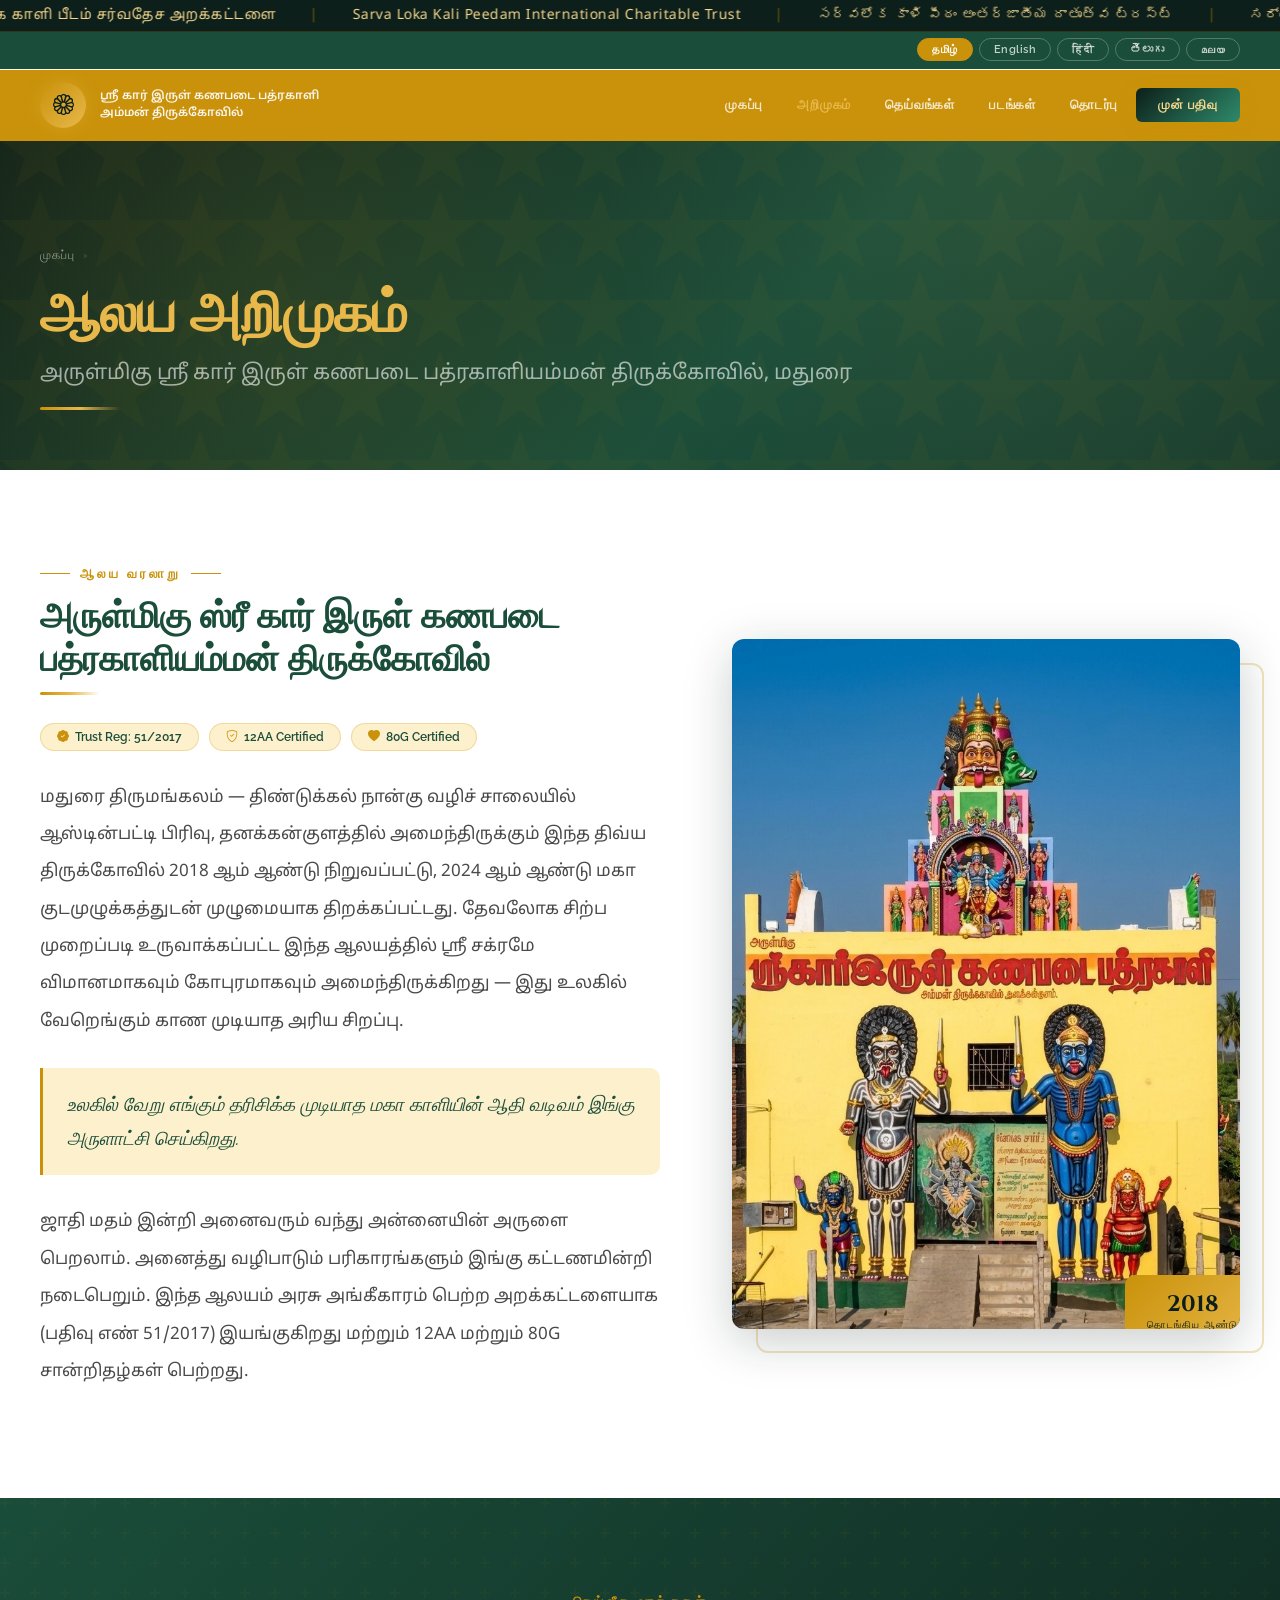
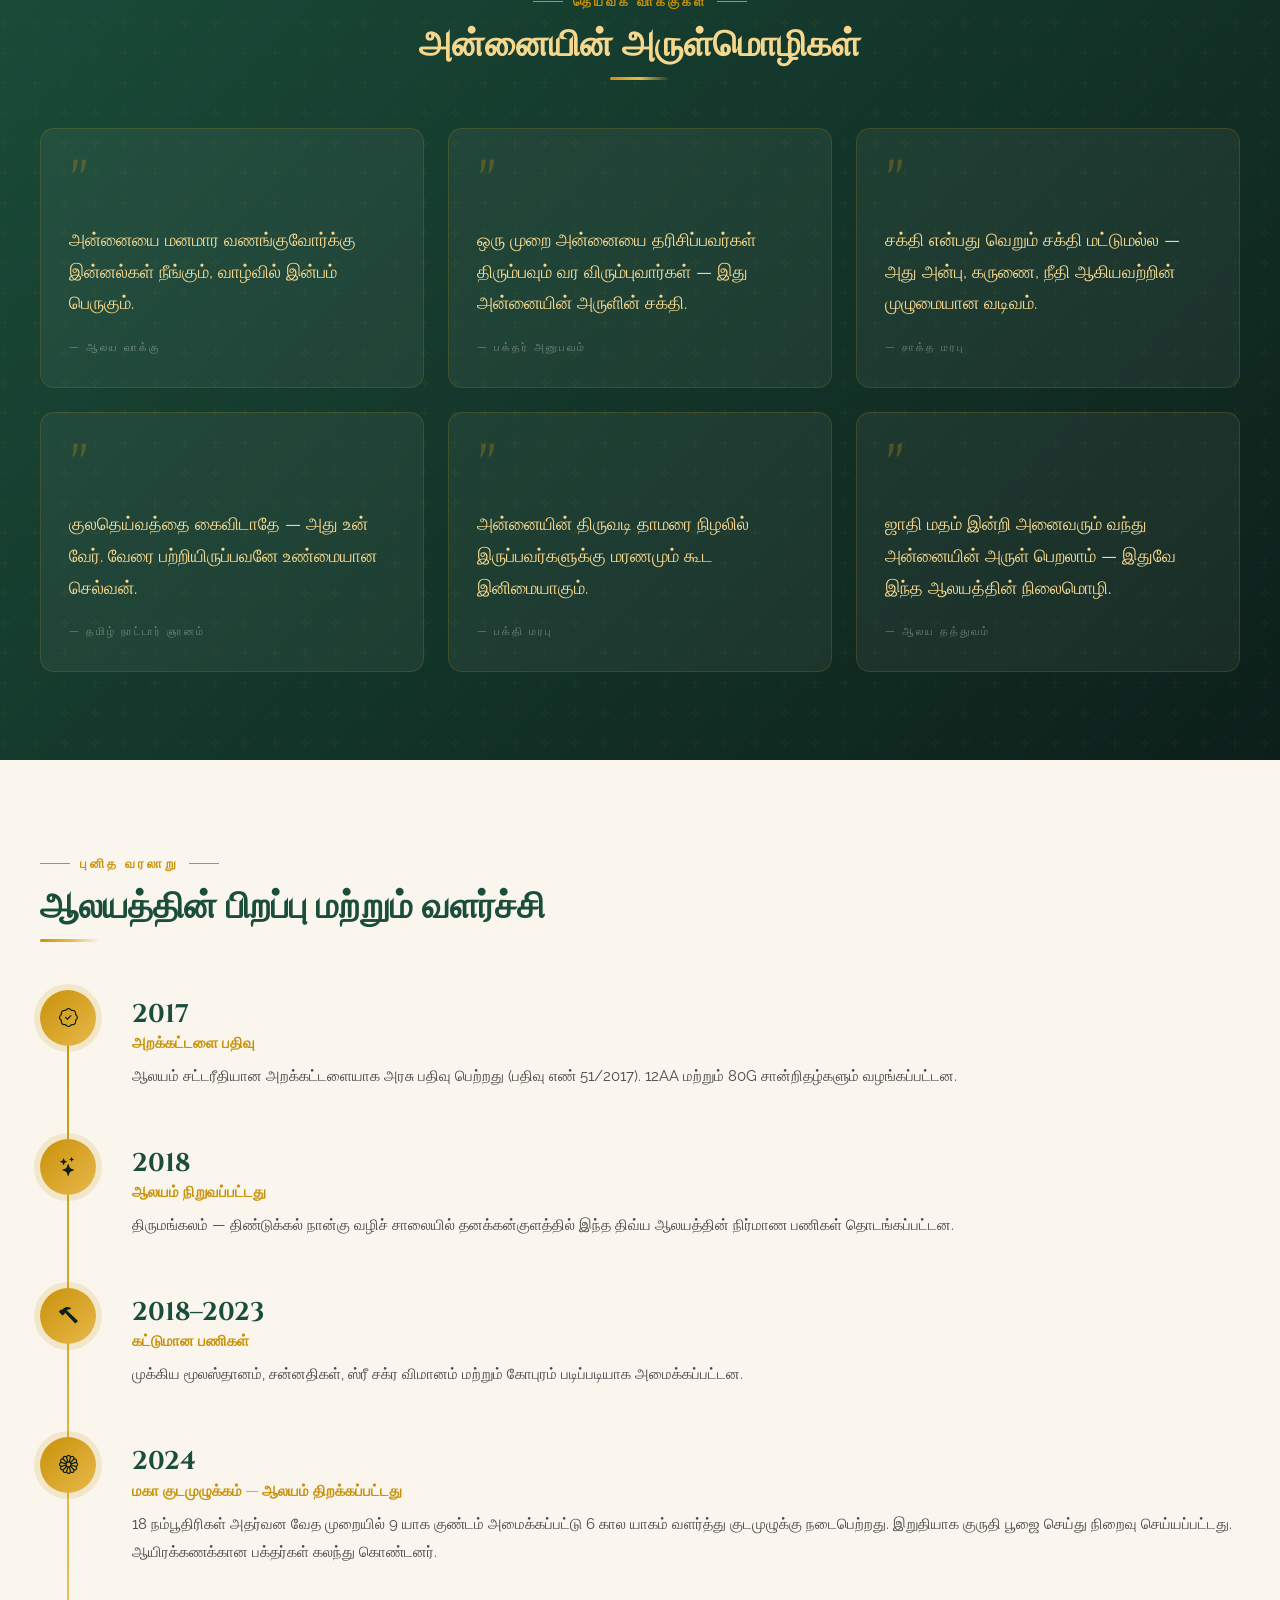
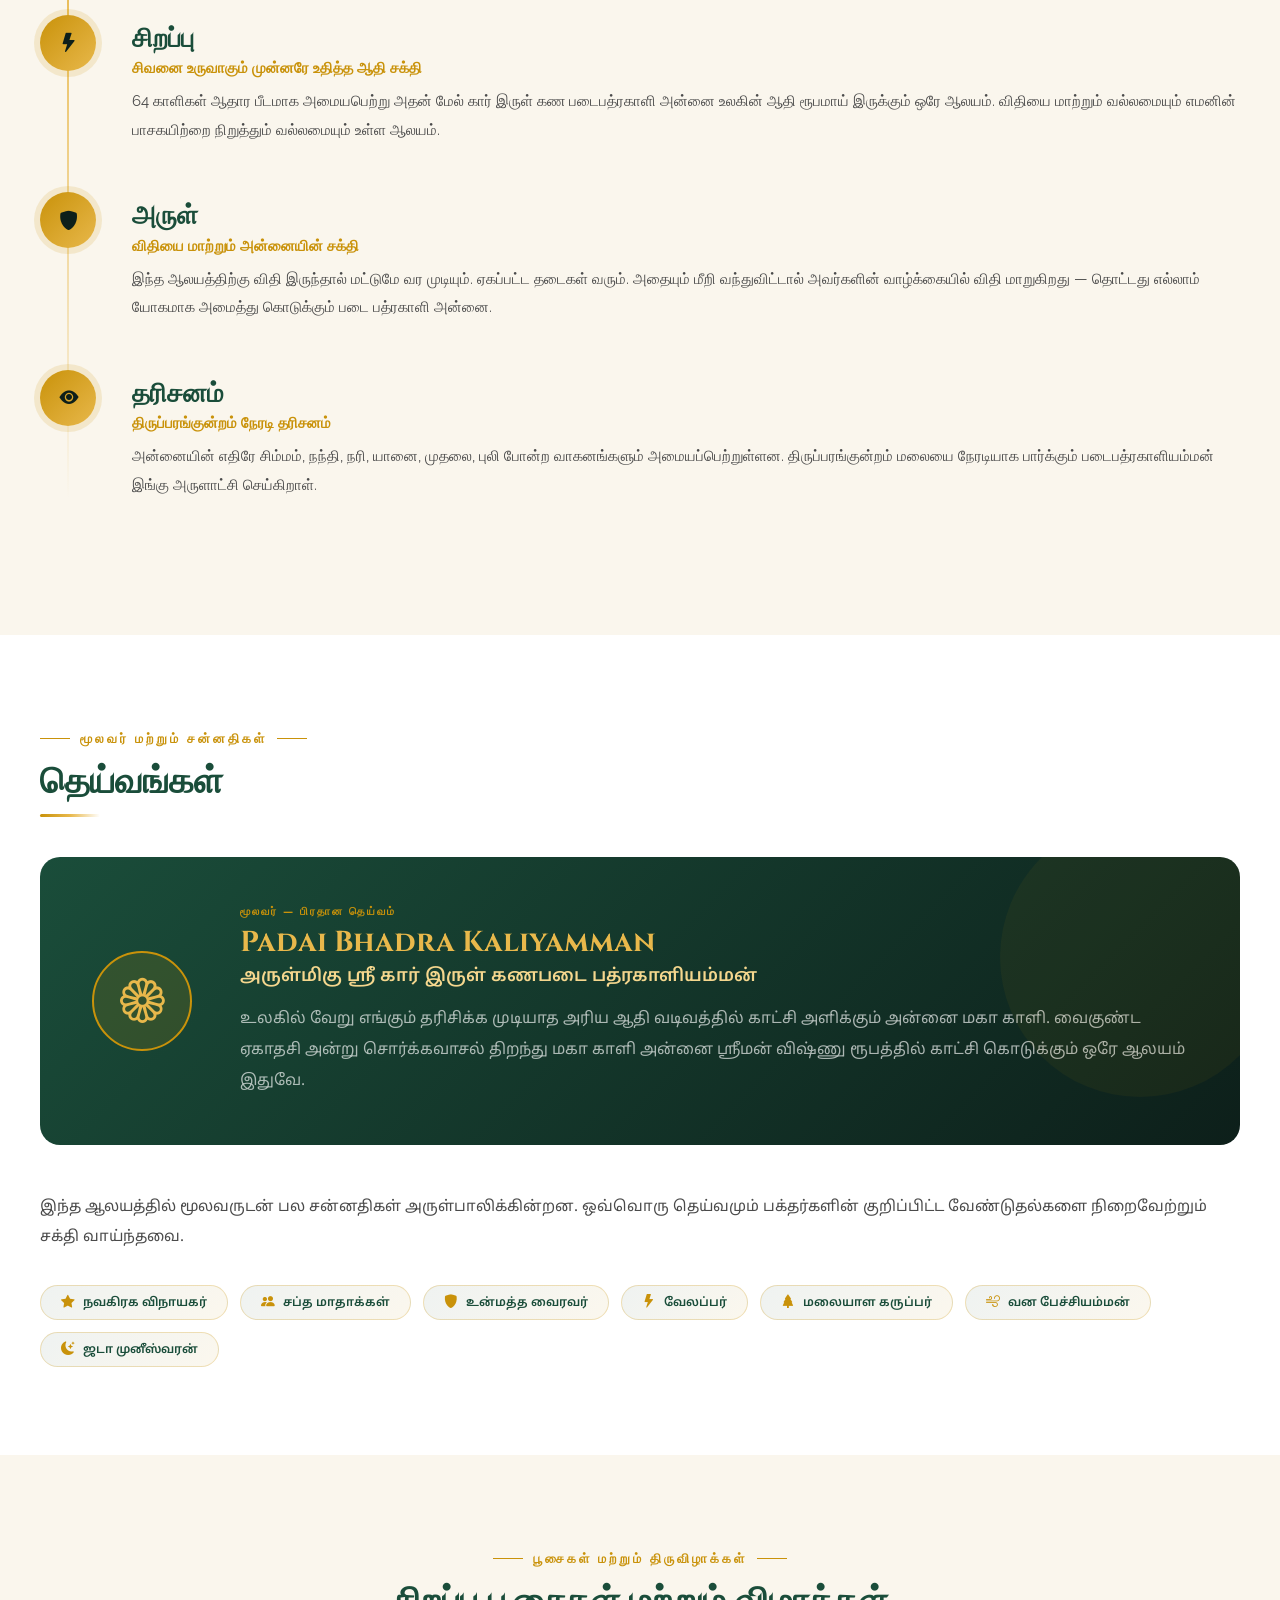
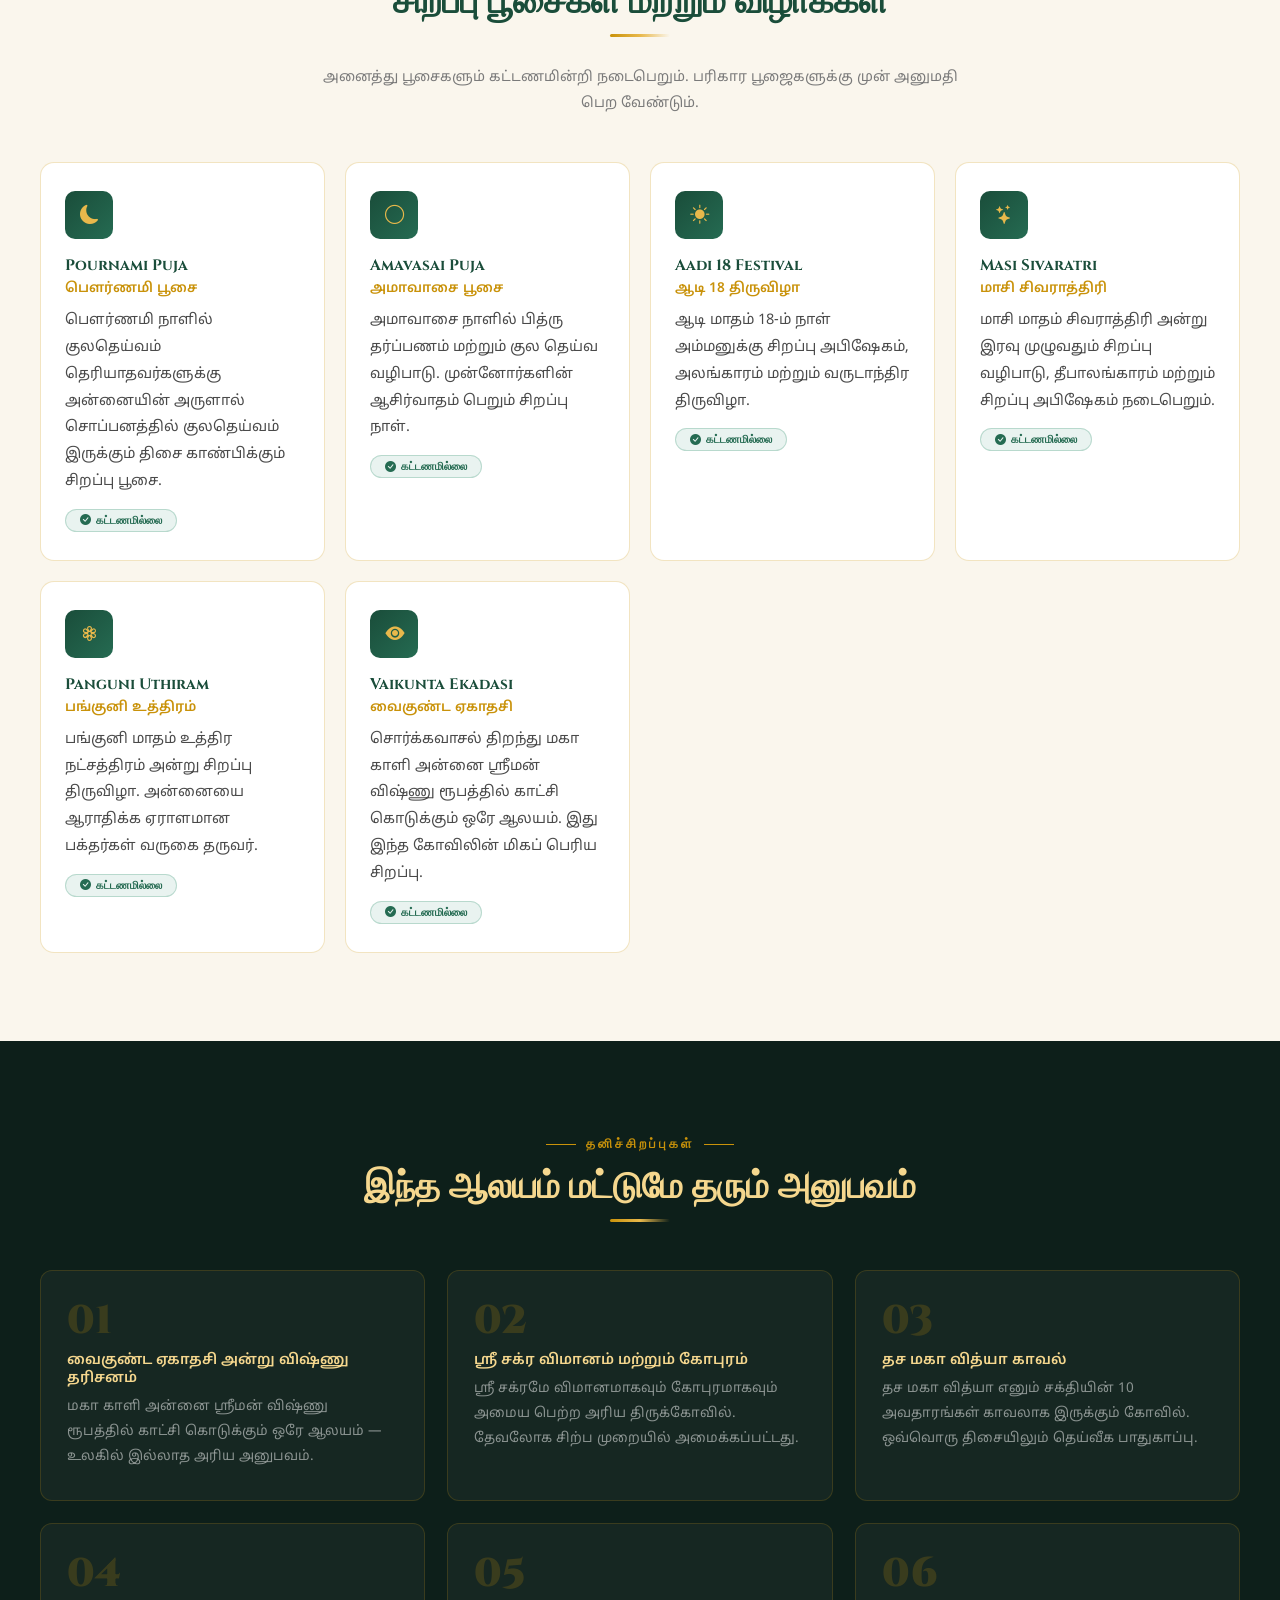
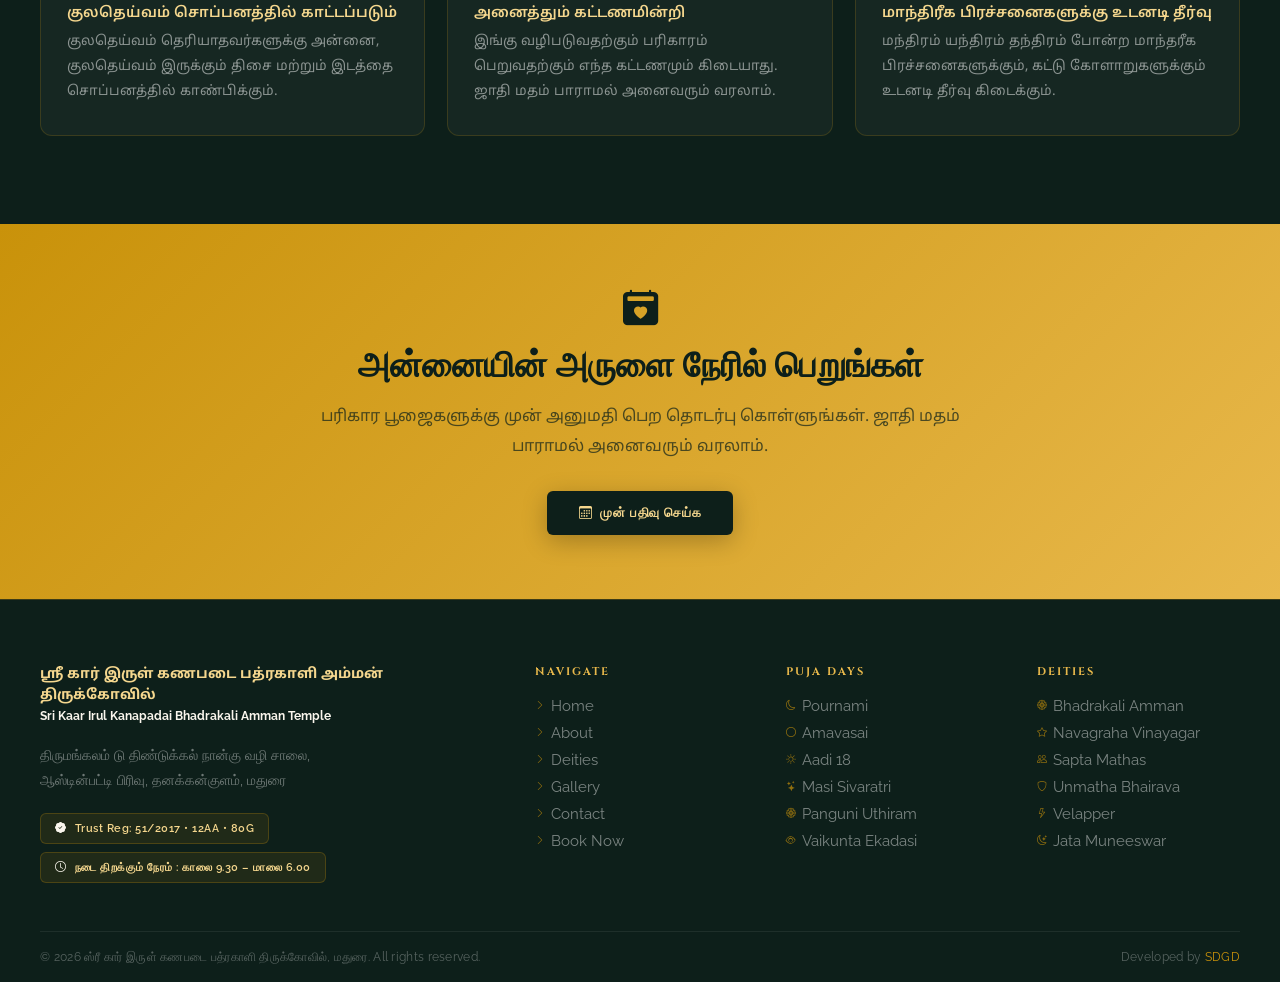
==== about.html @ 93f3a4ae "init" ====
<!DOCTYPE html>
<html lang="ta">
<head>
<meta charset="UTF-8">
<meta name="viewport" content="width=device-width, initial-scale=1.0">
<title>About | ஸ்ரீ கார் இருள் கணபடை பத்ரகாளி திருக்கோவில்</title>
<link rel="preconnect" href="https://fonts.googleapis.com">
<link href="https://fonts.googleapis.com/css2?family=Cormorant+Garamond:ital,wght@0,300;0,400;0,600;0,700;1,300;1,400;1,600&family=Cinzel:wght@400;600;700;900&family=Noto+Sans+Tamil:wght@300;400;500;600;700&family=Raleway:wght@300;400;500;600;700&display=swap" rel="stylesheet">
<link rel="stylesheet" href="https://cdn.jsdelivr.net/npm/bootstrap-icons@1.11.3/font/bootstrap-icons.min.css">
<link rel="stylesheet" href="assets/css/script.css">
</head>
<body>

<!-- TRUST MARQUEE BAR -->
<div class="trust-bar">
  <div class="trust-marquee" id="trustMarquee"></div>
</div>

<!-- LANG BAR -->
<div class="lang-bar">
  <button class="lang-btn active" onclick="setLang('ta')">தமிழ்</button>
  <button class="lang-btn" onclick="setLang('en')">English</button>
  <button class="lang-btn" onclick="setLang('hi')">हिंदी</button>
  <button class="lang-btn" onclick="setLang('te')">తెలుగు</button>
  <button class="lang-btn" onclick="setLang('ml')">മലയ</button>
</div>

<!-- NAVBAR -->
<nav id="mainNav">
  <div class="nav-inner">
    <a href="index.html" class="nav-logo">
      <div class="nav-logo-icon"><i class="bi bi-flower1"></i></div>
      <div class="nav-logo-text">
        <div data-lang="ta">ஸ்ரீ கார் இருள் கணபடை பத்ரகாளி அம்மன் திருக்கோவில்</div>
        <div data-lang="en">Sri Kaar Irul Kanapadai Bhadrakali Temple</div>
        <div data-lang="hi">श्री भद्रकाळी अम्मन मंदिर</div>
        <div data-lang="te">శ్రీ భద్రకాళి అమ్మన్ ఆలయం</div>
        <div data-lang="ml">ശ്രീ ഭദ്രകാളി അമ്മൻ ക്ഷേത്രം</div>
      </div>
    </a>
    <div class="nav-links">
      <a href="index.html"><span data-lang="ta">முகப்பு</span><span data-lang="en">Home</span><span data-lang="hi">होम</span><span data-lang="te">హోమ్</span><span data-lang="ml">ഹോം</span></a>
      <a href="about.html" style="color:var(--gold2)"><span data-lang="ta">அறிமுகம்</span><span data-lang="en">About</span><span data-lang="hi">परिचय</span><span data-lang="te">పరిచయం</span><span data-lang="ml">പരിചയം</span></a>
      <a href="deities.html"><span data-lang="ta">தெய்வங்கள்</span><span data-lang="en">Deities</span><span data-lang="hi">देवता</span><span data-lang="te">దేవతలు</span><span data-lang="ml">ദേവതകൾ</span></a>
      <a href="gallery.html"><span data-lang="ta">படங்கள்</span><span data-lang="en">Gallery</span><span data-lang="hi">गैलरी</span><span data-lang="te">గ్యాలరీ</span><span data-lang="ml">ഗ്യാലറി</span></a>
      <a href="contact.html"><span data-lang="ta">தொடர்பு</span><span data-lang="en">Contact</span><span data-lang="hi">संपर्क</span><span data-lang="te">సంప్రదించు</span><span data-lang="ml">ബന്ധപ്പെടുക</span></a>
      <a href="index.html#booking" class="nav-cta">
        <span data-lang="ta">முன் பதிவு</span><span data-lang="en">Book Now</span><span data-lang="hi">बुक करें</span><span data-lang="te">బుక్ చేయండి</span><span data-lang="ml">ബുക്ക് ചെയ്യുക</span>
      </a>
    </div>
    <button class="hamburger" onclick="toggleMenu()" aria-label="Menu">
      <span></span><span></span><span></span>
    </button>
  </div>
  <div class="mobile-menu" id="mobileMenu">
    <a href="index.html" onclick="toggleMenu()"><span data-lang="ta">முகப்பு</span><span data-lang="en">Home</span><span data-lang="hi">होम</span><span data-lang="te">హోమ్</span><span data-lang="ml">ഹോം</span></a>
    <a href="about.html" onclick="toggleMenu()"><span data-lang="ta">அறிமுகம்</span><span data-lang="en">About</span><span data-lang="hi">परिचय</span><span data-lang="te">పరిచయం</span><span data-lang="ml">പരിചയം</span></a>
    <a href="deities.html" onclick="toggleMenu()"><span data-lang="ta">தெய்வங்கள்</span><span data-lang="en">Deities</span><span data-lang="hi">देवता</span><span data-lang="te">దేవతలు</span><span data-lang="ml">ദേവതകൾ</span></a>
    <a href="gallery.html" onclick="toggleMenu()"><span data-lang="ta">படங்கள்</span><span data-lang="en">Gallery</span><span data-lang="hi">गैलरी</span><span data-lang="te">గ్యాలరీ</span><span data-lang="ml">ഗ്യാലറി</span></a>
    <a href="contact.html" onclick="toggleMenu()"><span data-lang="ta">தொடர்பு</span><span data-lang="en">Contact</span><span data-lang="hi">संपर्क</span><span data-lang="te">సంప్రదించు</span><span data-lang="ml">ബന്ധപ്പെടുക</span></a>
    <a href="index.html#booking" onclick="toggleMenu()"><span data-lang="ta">முன் பதிவு</span><span data-lang="en">Book Now</span><span data-lang="hi">बुक करें</span><span data-lang="te">బుక్ చేయండి</span><span data-lang="ml">ബുക്ക് ചെയ്യുക</span></a>
  </div>
</nav>

<!-- PAGE HERO -->
<div class="page-hero">
  <div class="page-hero-pattern"></div>
  <div class="page-hero-content">
    <div class="page-hero-breadcrumb">
      <a href="index.html" id="breadHome"></a>
      <span>›</span>
      <span class="current" id="breadCurrent"></span>
    </div>
    <h1 class="page-hero-title" id="heroTitle"></h1>
    <p class="page-hero-subtitle" id="heroSubtitle"></p>
    <div class="page-hero-line"></div>
  </div>
</div>

<!-- INTRO -->
<section class="intro-section" id="about">
  <div class="section-wrap">
    <div class="intro-grid">
      <div class="reveal-left">
        <div class="section-eyebrow"><span id="eyeAbout"></span></div>
        <h2 class="section-title" id="titleAbout"></h2>
        <div class="section-rule"></div>
        <div class="trust-chips">
          <span class="trust-chip"><i class="bi bi-patch-check-fill"></i> Trust Reg: 51/2017</span>
          <span class="trust-chip"><i class="bi bi-shield-check"></i> 12AA Certified</span>
          <span class="trust-chip"><i class="bi bi-heart-fill"></i> 80G Certified</span>
        </div>
        <p class="para-text" id="aboutP1"></p>
        <div class="pull-quote reveal">
          <p id="pullQuoteText"></p>
        </div>
        <p class="para-text" id="aboutP2"></p>
      </div>
      <div class="intro-img-wrap reveal-right">
        <div class="intro-img-frame"></div>
        <div class="intro-img-main">
          <img src="assets/img/temple.jpg" alt="Temple">
          <div class="intro-badge">
            <span class="intro-badge-num">2018</span>
            <div class="intro-badge-label" id="badgeLabel"></div>
          </div>
        </div>
      </div>
    </div>
  </div>
</section>

<!-- QUOTES -->
<div class="quotes-section">
  <div class="section-wrap">
    <div class="quotes-header reveal">
      <div class="section-eyebrow"><span id="eyeQuotes"></span></div>
      <h2 class="section-title" id="titleQuotes"></h2>
      <div class="section-rule center"></div>
    </div>
    <div class="quotes-grid" id="quotesGrid"></div>
  </div>
</div>

<!-- TIMELINE -->
<section class="timeline-section">
  <div class="section-wrap">
    <div class="reveal" style="margin-bottom:8px">
      <div class="section-eyebrow"><span id="eyeTimeline"></span></div>
      <h2 class="section-title" id="titleTimeline"></h2>
      <div class="section-rule"></div>
    </div>
    <div class="timeline" id="timelineContainer"></div>
  </div>
</section>

<!-- DEITY -->
<section class="deity-section" id="deities">
  <div class="section-wrap">
    <div class="reveal" style="margin-bottom:40px">
      <div class="section-eyebrow"><span id="eyeDeity"></span></div>
      <h2 class="section-title" id="titleDeity"></h2>
      <div class="section-rule"></div>
    </div>
    <div class="main-deity-card reveal" id="mainDeityCard">
      <div class="main-deity-icon"><i class="bi bi-flower1"></i></div>
      <div>
        <div class="main-deity-label" id="deityLabel"></div>
        <div class="main-deity-name" id="deityName"></div>
        <div class="main-deity-sub" id="deitySub"></div>
        <p class="main-deity-desc" id="deityDesc"></p>
      </div>
    </div>
    <p class="sannidhi-intro reveal" id="sannathiIntro"></p>
    <div class="deity-chips reveal" id="deityChips"></div>
  </div>
</section>

<!-- PUJA -->
<section class="puja-section" id="poojas">
  <div class="section-wrap">
    <div class="reveal" style="text-align:center;margin-bottom:44px">
      <div class="section-eyebrow" style="justify-content:center"><span id="eyePuja"></span></div>
      <h2 class="section-title" style="text-align:center" id="titlePuja"></h2>
      <div class="section-rule center"></div>
      <p class="puja-note" id="pujaNote"></p>
    </div>
    <div class="puja-grid" id="pujaGrid"></div>
  </div>
</section>

<!-- UNIQUE -->
<section class="unique-section">
  <div class="section-wrap">
    <div class="reveal" style="text-align:center;margin-bottom:10px">
      <div class="section-eyebrow" style="justify-content:center"><span id="eyeUnique"></span></div>
      <h2 class="section-title" style="color:var(--gold3);text-align:center" id="titleUnique"></h2>
      <div class="section-rule center"></div>
    </div>
    <div class="unique-grid" id="uniqueGrid"></div>
  </div>
</section>

<!-- CTA -->
<div class="cta-band">
  <div class="reveal" style="max-width:800px;margin:0 auto">
    <div style="font-size:2.2rem;color:var(--deep);margin-bottom:14px"><i class="bi bi-calendar2-heart-fill"></i></div>
    <h2 id="ctaTitle"></h2>
    <p id="ctaDesc"></p>
    <div class="cta-btns" style="margin-top:28px">
      <a href="index.html#booking" class="btn-dark" id="ctaBookBtn"></a>
      <!-- <a href="tel:+918012709645" class="btn-outline-dark"><i class="bi bi-telephone-fill"></i> +91 80127 09645</a> -->
    </div>
  </div>
</div>

<!-- FOOTER -->
<footer>
  <div class="footer-inner">
    <div>
      <div class="footer-brand-logo">ஸ்ரீ கார் இருள் கணபடை பத்ரகாளி அம்மன் திருக்கோவில்<br>
        <span style="font-size:12px;color:var(--cream);font-family:'Raleway',sans-serif">Sri Kaar Irul Kanapadai Bhadrakali Amman Temple</span>
      </div>
      <p class="footer-brand-sub">திருமங்கலம் டு திண்டுக்கல் நான்கு வழி சாலை, ஆஸ்டின்பட்டி பிரிவு, தனக்கன்குளம், மதுரை</p>
      <div class="footer-trust"><i class="bi bi-patch-check-fill" style="color:var(--cream)"></i> Trust Reg: 51/2017 &bull; 12AA &bull; 80G</div>
      <div class="footer-trust" style="margin-top:8px;">
  <i class="bi bi-clock" style="color:var(--cream)"></i>
  <span data-lang="ta">நடை திறக்கும் நேரம் : காலை 9.30 – மாலை 6.00</span>
  <span data-lang="en">Gate Opening Hours: 9:30 AM – 6:00 PM</span>
  <span data-lang="hi">प्रवेश द्वार समय: सुबह 9:30 – शाम 6:00</span>
  <span data-lang="te">గేటు తెరిచే సమయం: ఉదయం 9:30 – సాయంత్రం 6:00</span>
  <span data-lang="ml">ഗേറ്റ് തുറക്കുന്ന സമയം: രാവിലെ 9:30 – വൈകുന്നേരം 6:00</span>
</div>
    </div>
    <div class="footer-col">
      <h4>Navigate</h4>
      <ul>
        <li><a href="index.html"><i class="bi bi-chevron-right"></i> Home</a></li>
        <li><a href="about.html"><i class="bi bi-chevron-right"></i> About</a></li>
        <li><a href="deities.html"><i class="bi bi-chevron-right"></i> Deities</a></li>
        <li><a href="gallery.html"><i class="bi bi-chevron-right"></i> Gallery</a></li>
        <li><a href="contact.html"><i class="bi bi-chevron-right"></i> Contact</a></li>
        <li><a href="about.html#booking"><i class="bi bi-chevron-right"></i> Book Now</a></li>
      </ul>
    </div>
    <div class="footer-col">
      <h4>Puja Days</h4>
      <ul>
        <li><a href="about.html#poojas"><i class="bi bi-moon"></i> Pournami</a></li>
        <li><a href="about.html#poojas"><i class="bi bi-circle"></i> Amavasai</a></li>
        <li><a href="about.html#poojas"><i class="bi bi-sun"></i> Aadi 18</a></li>
        <li><a href="about.html#poojas"><i class="bi bi-stars"></i> Masi Sivaratri</a></li>
        <li><a href="about.html#poojas"><i class="bi bi-flower1"></i> Panguni Uthiram</a></li>
        <li><a href="about.html#poojas"><i class="bi bi-eye"></i> Vaikunta Ekadasi</a></li>
      </ul>
    </div>
    <div class="footer-col">
      <h4>Deities</h4>
      <ul>
        <li><a href="deities.html"><i class="bi bi-flower1"></i> Bhadrakali Amman</a></li>
        <li><a href="deities.html"><i class="bi bi-star"></i> Navagraha Vinayagar</a></li>
        <li><a href="deities.html"><i class="bi bi-people"></i> Sapta Mathas</a></li>
        <li><a href="deities.html"><i class="bi bi-shield"></i> Unmatha Bhairava</a></li>
        <li><a href="deities.html"><i class="bi bi-lightning"></i> Velapper</a></li>
        <li><a href="deities.html"><i class="bi bi-moon-stars"></i> Jata Muneeswar</a></li>
      </ul>
    </div>
  </div>
  <div class="footer-bottom">
    <p>&copy; 2026 ஸ்ரீ கார் இருள் கணபடை பத்ரகாளி திருக்கோவில், மதுரை. All rights reserved.</p>
    <p>Developed by <a href="https://softwaredevelopmentandgraphicdesign.tech/" target="_blank" style="color:#C9920A; text-decoration:none;">SDGD</a></p>
  </div>
</footer>

<!-- BOTTOM MOBILE NAV -->
<nav class="bottom-nav">
  <a href="index.html" class="bottom-nav-item">
    <i class="bi bi-house-fill"></i>
  </a>
  <a href="about.html" class="bottom-nav-item">
    <i class="bi bi-info-circle-fill" style="color:var(--deep)"></i>
  </a>
  <a href="deities.html" class="bottom-nav-item">
    <i class="bi bi-flower2"></i>
  </a>
  <a href="gallery.html" class="bottom-nav-item">
    <i class="bi bi-images"></i>
  </a>
  <a href="contact.html" class="bottom-nav-item">
    <i class="bi bi-telephone-fill"></i>
  </a>
</nav>

<!-- FLOATS -->
<!-- <div class="float-group">
  <a href="tel:+918012709645" class="float-btn float-call" title="Call Us"><i class="bi bi-telephone-fill"></i></a>
  <a href="https://wa.me/918012709645" target="_blank" class="float-btn float-whatsapp" title="WhatsApp"><i class="bi bi-whatsapp"></i></a>
  <button class="float-btn float-top" id="backTop" onclick="window.scrollTo({top:0,behavior:'smooth'})" title="Back to top"><i class="bi bi-chevron-up"></i></button>
</div> -->


<script src="assets/js/main.js"></script>
</body>
</html>
---- assets/css/script.css ----
:root {
  --gold: #C9920A;
  --gold2: #E8B84B;
  --gold3: #F5D78E;
  --gold-pale: #FDF0CC;
  --deep: #0D1F1A;
  --teal: #1A4D3A;
  --teal2: #256B52;
  --teal3: #2E8A6A;
  --cream: #FAF6ED;
  --white: #FFFFFF;
  --text: #1C1C1C;
  --text2: #4A4A4A;
  --text3: #7A7A7A;
  --border: rgba(201,146,10,0.25);
  --shadow-gold: 0 8px 40px rgba(201,146,10,0.18);
  --shadow-dark: 0 12px 48px rgba(13,31,26,0.22);
}

html, body { overflow-x: hidden;}

*, *::before, *::after { margin:0; padding:0; box-sizing:border-box; }
html { scroll-behavior:smooth; font-size:16px; }
body { font-family:'Raleway',sans-serif; background:var(--cream); color:var(--text); overflow-x:hidden; cursor:default; font-size: 17px; }

body {
  padding-top: 110px;   /* trust bar ~36px + lang bar ~34px + nav 70px */
}


/* ─── SCROLLBAR ─── */
::-webkit-scrollbar { width:6px; }
::-webkit-scrollbar-track { background:var(--deep); }
::-webkit-scrollbar-thumb { background:var(--gold); border-radius:3px; }

/* ─── PRELOADER ─── */
#preloader {
  position:fixed; inset:0; z-index:9999;
  background:var(--deep);
  display:flex; flex-direction:column; align-items:center; justify-content:center;
  transition: opacity 0.8s ease, visibility 0.8s ease;
}
#preloader.fade-out { opacity:0; visibility:hidden; }
.preloader-om {
  font-family:'Cinzel',serif;
  font-size:4rem; color:var(--gold2);
  animation: omPulse 1.5s ease-in-out infinite;
  margin-bottom:20px;
}
.preloader-line {
  width:120px; height:2px; background:rgba(201,146,10,0.3); border-radius:2px; overflow:hidden;
}
.preloader-fill {
  height:100%; background:var(--gold2); width:0;
  animation: preLoad 2s ease forwards;
}
@keyframes omPulse { 0%,100%{opacity:0.4;transform:scale(0.95)} 50%{opacity:1;transform:scale(1.05)} }
@keyframes preLoad { 0%{width:0} 100%{width:100%} }

.trust-bar {
    position: fixed;
    top: 0; left: 0; right: 0;
    z-index: 1002;
    background: var(--deep);
    border-bottom: 1px solid rgba(201,146,10,0.2);
    padding: 7px 0;
    overflow: hidden;
  }
  .trust-marquee {
    display: flex;
    white-space: nowrap;
    will-change: transform;
  }
  .trust-marquee span {
    font-family: 'Noto Sans Tamil', 'Noto Sans Telugu', 'Noto Sans Kannada',
                 'Noto Sans Malayalam', 'Noto Sans Devanagari', sans-serif;
    font-size: 14px;
    color: var(--gold3);
    letter-spacing: 0.5px;
    flex-shrink: 0;
    padding: 0 30px;
  }
  .trust-marquee .sep {
    color: var(--gold);
    opacity: 0.5;
    flex-shrink: 0;
    padding: 0 4px;
    font-size: 14px;
  }

  
/* ─── LANG BAR ─── */
.lang-bar {
  position: fixed;
  top: 30px; left: 0; right: 0;   /* sits below trust bar */
  z-index: 1001;
  background: var(--teal);
  padding: 8px 0;
  display: flex; align-items: center; justify-content: flex-end;
  gap: 6px; padding-right: 40px;
}
.lang-btn {
  background:transparent;
  border:1px solid rgba(255,255,255,0.25);
  color:rgba(255,255,255,0.75);
  font-family:'Raleway',sans-serif;
  font-size:11px; font-weight:600;
  letter-spacing:0.5px;
  padding:4px 14px; border-radius:20px;
  cursor:pointer; transition:all 0.25s;
}
.lang-btn:hover, .lang-btn.active {
  background: var(--gold); border-color:var(--gold);
  color:#fff;
}

/* ─── NAVBAR ─── */
#mainNav {
  position: fixed; 
  top:0; left: 0; right: 0;
  top: 70px;
  z-index:1000;
  background: var(--gold);
  backdrop-filter: blur(12px);
  border-bottom: 1px solid var(--border);
  transition: all 0.4s ease;
}
#mainNav.scrolled {
  background: var(--gold);
  box-shadow: 0 4px 32px rgba(0,0,0,0.4);
}
.nav-inner {
  max-width:1320px; margin:auto;
  padding:0 40px;
  display:flex; align-items:center; justify-content:space-between;
  height:70px;
}
.nav-logo {
  display:flex; align-items:center; gap:14px;
  text-decoration:none;
}
.nav-logo-icon {
  width:46px; height:46px;
  border-radius:50%;
  background:linear-gradient(135deg,var(--gold),var(--gold2));
  display:flex; align-items:center; justify-content:center;
  font-size:1.3rem; color:var(--deep);
  flex-shrink:0;
  box-shadow:0 0 16px rgba(232,184,75,0.35);
}
.nav-logo-text {
  font-family:'Noto Sans Tamil',sans-serif;
  font-size:11.5px; font-weight:600;
  color:var(--cream); line-height:1.45;
  max-width:240px;
}
.nav-links {
  display:flex; align-items:center; gap:2px;
}
.nav-links a {
  color:rgba(255,255,255,0.8);
  text-decoration:none;
  font-size:13px; font-weight:600;
  letter-spacing:0.8px; text-transform:uppercase;
  padding:8px 16px; border-radius:4px;
  transition:all 0.25s; position:relative;
}
.nav-links a::after {
  content:''; position:absolute; bottom:4px; left:50%; right:50%;
  height:1px; background:var(--gold2);
  transition:all 0.3s ease;
}
.nav-links a:hover { color:var(--gold2); }
.nav-links a:hover::after { left:16px; right:16px; }
.nav-cta {
  background:linear-gradient(135deg,var(--deep),var(--teal3)) !important;
  color:var(--gold3) !important;
  border-radius:6px !important;
  font-weight:700 !important;
  padding:9px 22px !important;
  box-shadow:0 4px 16px rgba(201,146,10,0.3);
}
.nav-cta:hover { transform:translateY(-1px); box-shadow:0 6px 22px rgba(201,146,10,0.45) !important; }
.nav-cta::after { display:none !important; }
.hamburger {
  display:none; flex-direction:column; gap:5px;
  cursor:pointer; padding:8px; border:none; background:transparent;
}
.hamburger span { width:24px; height:2px; background:var(--gold2); display:block; transition:0.3s; border-radius:2px; }

/* ─── MOBILE MENU ─── */
.mobile-menu {
  display:none; flex-direction:column;
  background:var(--deep); border-top:1px solid var(--border);
  padding:16px 24px 24px; gap:4px;
}
.mobile-menu.open { display:flex; }
.mobile-menu a {
  color:rgba(255,255,255,0.8); text-decoration:none;
  font-size:14.5px; font-weight:600; letter-spacing:0.5px;
  padding:12px 16px; border-radius:6px;
  border-bottom:1px solid rgba(201,146,10,0.1);
  transition:0.2s;
}
.mobile-menu a:hover { color:var(--gold2); background:rgba(201,146,10,0.06); }

/* ─── HERO ─── */
.hero {
  position: relative;
  min-height: 100vh;
  display: flex;
  align-items: center;
  justify-content: flex-start;
  overflow: hidden;
  gap: 0;
  padding: 0;
}

.hero-image-panel {
  position: relative;
  flex: 0 0 45%;
  height: 100vh;
  overflow: hidden;
  order: 1;
  z-index: 2;
}

.hero-img-frame {
  width: 100%;
  height: 100%;
  border-radius: 0;
  overflow: hidden;
}

.hero-img {
  width: 100%;
  height: 100%;
  object-fit: cover;
  object-position: center top;
}

.hero-content {
  position: relative;
  z-index: 2;
  flex: 0 0 55%;
  max-width: none;
  padding: 100px 50px 100px 50px;
  order: 2;
}

.hero-parallax-bg {
  position: absolute; inset: 0;
  background: url('https://images.unsplash.com/photo-1609778134645-cbad4e27b5e0?w=1600&q=90') center/cover no-repeat;
  transform-origin: center;
  will-change: transform;
}

.hero-overlay {
  position: absolute; inset: 0;
  background: linear-gradient(105deg,
    rgba(253,240,204,0.97) 0%,
    rgba(253,240,204,0.88) 38%,
    rgba(253,240,204,0.45) 62%,
    rgba(253,240,204,0.15) 100%
  );
}

.hero-decoration {
  position: absolute; top: 0; left: 0; bottom: 0; width: 4px;
  background: linear-gradient(to bottom, transparent, var(--gold), var(--gold2), transparent);
}

.hero-badge {
  display: inline-flex; align-items: center; gap: 8px;
  background: rgba(13,31,26,0.12);
  border: 1px solid var(--border);
  border-radius: 30px; padding: 7px 20px;
  margin-bottom: 28px;
}

.hero-badge span {
  font-family: 'Cinzel', serif;
  font-size: 11px; color: var(--deep);
  letter-spacing: 2px; text-transform: uppercase;
}

.hero-trust-no {
  font-size: 10px; color: var(--deep); opacity: 0.7;
  font-family: 'Raleway', sans-serif; letter-spacing: 1px;
}

.hero-om {
  font-family: 'Cinzel', serif;
  font-size: 3rem; color: var(--deep);
  display: block; margin-bottom: 16px;
  text-shadow: 0 0 30px rgba(232,184,75,0.4);
  animation: floatOm 4s ease-in-out infinite;
}

@keyframes floatOm { 0%,100%{transform:translateY(0)} 50%{transform:translateY(-8px)} }

.hero-title {
  font-family: 'Cinzel', serif;
  font-size: clamp(1.6rem,3.2vw,3rem);
  font-weight: 700; color: var(--teal);
  line-height: 1.25; margin-bottom: 8px;
  letter-spacing: 0.5px;
}

.hero-title-tamil {
  font-family: 'Noto Sans Tamil', sans-serif;
  font-size: clamp(1.2rem,2.2vw,1.9rem);
  font-weight: 600; color: var(--teal);
  line-height: 1.4; margin-bottom: 28px;
}

.hero-divider {
  width: 80px; height: 2px;
  background: linear-gradient(to right, var(--teal), transparent);
  margin-bottom: 24px;
}

.hero-desc {
  font-family: 'Noto Sans Tamil', sans-serif;
  font-size: 16px; color: rgba(13,31,26,0.7);
  line-height: 2; margin-bottom: 36px;
  border-left: 2px solid var(--gold);
  padding-left: 18px;
}

.hero-stats {
  display: flex; gap: 32px; margin-bottom: 40px;
}

.hero-stat { text-align: center; }

.hero-stat-num {
  font-family: 'Cinzel', serif; font-size: 1.5rem;
  font-weight: 700; color: var(--teal); display: block; line-height: 1;
}

.hero-stat-label {
  font-size: 12px; color: rgba(13,31,26,0.5);
  letter-spacing: 1px; text-transform: uppercase; margin-top: 4px;
}

.hero-stat-div { width: 1px; background: rgba(13,31,26,0.15); align-self: stretch; }

.hero-cta { display: flex; gap: 14px; flex-wrap: wrap; }

.btn-gold {
  display: inline-flex; align-items: center; gap: 8px;
  background: linear-gradient(135deg, var(--deep), var(--teal3));
  color: var(--gold3); padding: 14px 32px;
  border-radius: 6px; text-decoration: none;
  font-weight: 700; font-size: 13px;
  letter-spacing: 0.8px; text-transform: uppercase;
  box-shadow: 0 6px 24px rgba(201,146,10,0.35);
  transition: all 0.3s; border: none; cursor: pointer;
}

.btn-gold:hover { transform: translateY(-3px); box-shadow: 0 10px 32px rgba(201,146,10,0.5); }

.btn-ghost {
  display: inline-flex; align-items: center; gap: 8px;
  background: transparent;
  color: rgba(13,31,26,0.85); padding: 14px 32px;
  border-radius: 6px; text-decoration: none;
  font-weight: 600; font-size: 13px;
  letter-spacing: 0.8px; text-transform: uppercase;
  border: 1px solid rgba(13,31,26,0.3);
  transition: all 0.3s; cursor: pointer;
}

.btn-ghost:hover { border-color: var(--deep); color: var(--teal3); }

.hero-scroll-hint {
  position: absolute; bottom: 36px; left: 50%;
  transform: translateX(-50%);
  display: flex; flex-direction: column; align-items: center; gap: 8px;
  color: rgba(13,31,26,0.35); font-size: 11px;
  letter-spacing: 2px; text-transform: uppercase;
  animation: scrollBounce 2s ease-in-out infinite;
}

@keyframes scrollBounce { 0%,100%{transform:translateX(-50%) translateY(0)} 50%{transform:translateX(-50%) translateY(6px)} }
/* ─── GOLDEN DIVIDER BAND ─── */
.gold-band {
  background:linear-gradient(135deg,var(--teal),var(--deep));
  padding:48px 40px;
  text-align:center;
  position:relative;
  overflow:hidden;
  border-top:1px solid var(--border);
  border-bottom:1px solid var(--border);
}
.gold-band::before {
  content:'';
  position:absolute; inset:0;
  background:url("data:image/svg+xml,%3Csvg width='60' height='60' viewBox='0 0 60 60' xmlns='http://www.w3.org/2000/svg'%3E%3Cg fill='none' fill-rule='evenodd'%3E%3Cg fill='%23C9920A' fill-opacity='0.04'%3E%3Cpath d='M36 34v-4h-2v4h-4v2h4v4h2v-4h4v-2h-4zm0-30V0h-2v4h-4v2h4v4h2V6h4V4h-4zM6 34v-4H4v4H0v2h4v4h2v-4h4v-2H6zM6 4V0H4v4H0v2h4v4h2V6h4V4H6z'/%3E%3C/g%3E%3C/g%3E%3C/svg%3E");
}
.gold-band blockquote {
  font-family:'Cormorant Garamond',serif;
  font-size:clamp(1.5rem,3vw,2.1rem);
  font-style:italic; color:var(--gold3);
  max-width:900px; margin:0 auto 12px;
  line-height:1.7; position:relative; z-index:1;
}
.gold-band cite {
  font-family:'Raleway',sans-serif;
  font-size:12px; color:rgba(255,255,255,0.4);
  letter-spacing:2px; text-transform:uppercase;
  position:relative; z-index:1;
}

/* ─── SECTION COMMONS ─── */
section { padding:90px 40px; }
.section-wrap { max-width:1320px; margin:auto; }
.section-eyebrow {
  display:inline-flex; align-items:center; gap:10px;
  margin-bottom:14px;
}
.section-eyebrow::before, .section-eyebrow::after {
  content:''; width:30px; height:1px; background:var(--gold);
}
.section-eyebrow span {
  font-size:13px; font-weight:700; color:var(--gold);
  letter-spacing:3px; text-transform:uppercase;
  font-family:'Raleway',sans-serif;
}
.section-title {
  font-family:'Cinzel',serif;
  font-size:clamp(1.5rem,2.8vw,2.4rem);
  font-weight:700; color:var(--teal); line-height:1.2;
  margin-bottom:10px;
}
.section-title-tamil {
  font-family:'Noto Sans Tamil',sans-serif;
  font-size:clamp(1rem,1.8vw,1.4rem);
  font-weight:500; color:var(--gold);
  margin-bottom:20px; line-height:1.5;
}
.section-rule {
  width:60px; height:3px;
  background:linear-gradient(to right,var(--gold),var(--gold2),transparent);
  border-radius:2px; margin-bottom:28px;
}
.section-rule.center { margin-left:auto; margin-right:auto; }
.section-body {
  font-size:17px; line-height:1.9;
  color:var(--text2); max-width:620px;
}

/* reveal animations */
.reveal, .reveal-left, .reveal-right, .reveal-up {
  opacity:0; transition:all 0.8s cubic-bezier(.25,.46,.45,.94);
}
.reveal { transform:translateY(48px); }
.reveal-left { transform:translateX(-48px); }
.reveal-right { transform:translateX(48px); }
.reveal-up { transform:translateY(30px); }
.reveal.in,.reveal-left.in,.reveal-right.in,.reveal-up.in { opacity:1; transform:none; }
.d1{transition-delay:.1s}.d2{transition-delay:.2s}.d3{transition-delay:.3s}.d4{transition-delay:.4s}.d5{transition-delay:.5s}.d6{transition-delay:.6s}

/* ─── ABOUT ─── */
.about-section { background:var(--white); }
.about-grid {
  display:grid; grid-template-columns:1fr 1fr; gap:80px; align-items:center;
}
.about-img-wrap {
  position:relative;
}
.about-img-frame {
  position:absolute; top:24px; left:24px; right:-24px; bottom:-24px;
  border:2px solid var(--border); border-radius:12px;
}
.about-img-main {
  position:relative; z-index:1;
  border-radius:12px; overflow:hidden;
  box-shadow:var(--shadow-dark);
}
.about-img-main img {
  width:100%; display:block;
  transition:transform 0.8s ease;
}
.about-img-main:hover img { transform:scale(1.04); }
.about-badge {
  position:absolute; bottom:-20px; right:-20px; z-index:2;
  background:linear-gradient(135deg,var(--gold),var(--gold2));
  color:var(--deep); border-radius:10px;
  padding:18px 22px; text-align:center;
  box-shadow:var(--shadow-gold);
}
.about-badge-num {
  font-family:'Cinzel',serif; font-size:1.6rem;
  font-weight:700; display:block; line-height:1;
}
.about-badge-label { font-size:10px; letter-spacing:1px; text-transform:uppercase; margin-top:4px; }

.trust-chips { display:flex; flex-wrap:wrap; gap:10px; margin-bottom:28px; }
.trust-chip {
  display:inline-flex; align-items:center; gap:6px;
  background:var(--gold-pale); border:1px solid var(--border);
  border-radius:20px; padding:6px 16px;
  font-size:12px; color:var(--teal); font-weight:600;
}
.trust-chip i { color:var(--gold); }

.sthal-grid {
  display:grid; grid-template-columns:1fr 1fr; gap:14px; margin-top:24px;
}
.sthal-card {
  background:linear-gradient(135deg,rgba(26,77,58,0.05),rgba(201,146,10,0.05));
  border:1px solid var(--border);
  border-radius:10px; padding:16px 18px;
}
.sthal-card-label {
  font-size:10px; color:var(--gold); letter-spacing:1.5px;
  text-transform:uppercase; margin-bottom:6px;
}
.sthal-card-val {
  font-family:'Noto Sans Tamil',sans-serif;
  font-size:15px; color:var(--teal); font-weight:600; line-height:1.6;
}

/* ─── SPECIALTIES PARALLAX SECTION ─── */
.special-section {
  position:relative; overflow:hidden;
  padding:110px 40px;
  background:var(--deep);
}
.special-parallax-bg {
  position:absolute; inset:0;
  background:url('https://images.unsplash.com/photo-1570459027562-4a916cc6113f?w=1400&q=85') center/cover no-repeat;
  opacity:0.12; will-change:transform;
}
.special-overlay {
  position:absolute; inset:0;
  background:linear-gradient(to bottom, var(--deep) 0%, rgba(13,31,26,0.7) 50%, var(--deep) 100%);
}
.special-section .section-title { color:var(--gold3); }
.special-section .section-title-tamil { color:rgba(255,255,255,0.6); }
.special-grid {
  display:grid; grid-template-columns:repeat(auto-fill,minmax(300px,1fr));
  gap:24px; margin-top:48px;
}
.special-card {
  background:rgba(255,255,255,0.04);
  border:1px solid rgba(201,146,10,0.2);
  border-radius:12px; padding:32px 28px;
  position:relative; overflow:hidden;
  transition:all 0.4s ease;
}
.special-card::before {
  content:''; position:absolute;
  top:0; left:0; right:0; height:2px;
  background:linear-gradient(to right,var(--gold),var(--gold2),transparent);
  transform:scaleX(0); transform-origin:left;
  transition:transform 0.4s ease;
}
.special-card:hover { background:rgba(255,255,255,0.07); transform:translateY(-6px); }
.special-card:hover::before { transform:scaleX(1); }
.special-card-icon {
  width:52px; height:52px;
  background:rgba(201,146,10,0.12);
  border-radius:10px; display:flex; align-items:center; justify-content:center;
  font-size:1.4rem; color:var(--gold2);
  margin-bottom:18px;
}
.special-card-title {
  font-family:'Cinzel',serif; font-size:0.95rem;
  font-weight:600; color:var(--gold3); margin-bottom:10px;
  letter-spacing:0.3px;
}
.special-card-title-tamil {
  font-family:'Noto Sans Tamil',sans-serif;
  font-size:13px; color:var(--gold2); margin-bottom:10px; font-weight:600;
}
.special-card-desc {
  font-family:'Noto Sans Tamil',sans-serif;
  font-size:14px; color:rgba(255,255,255,0.55); line-height:1.85;
}

/* ─── DEITIES ─── */
.deities-section { background:var(--cream); }
.deities-main {
  background:linear-gradient(135deg,var(--teal),var(--deep));
  border-radius:20px; padding:48px; margin-bottom:40px;
  position:relative; overflow:hidden;
}
.deities-main::after {
  content:''; position:absolute; right:-40px; top:-40px;
  width:240px; height:240px; border-radius:50%;
  background:rgba(201,146,10,0.07); pointer-events:none;
}
.deities-main-title {
  font-family:'Noto Sans Tamil',sans-serif;
  font-size:clamp(1rem,1.8vw,1.3rem);
  color:var(--gold3); line-height:1.9; font-weight:400;
}
.deities-main-title strong { color:var(--gold2); font-weight:700; }
.deity-grid {
  display:grid; grid-template-columns:repeat(auto-fill,minmax(200px,1fr));
  gap:20px;
}
.deity-card-top img {
  width: 100%;
  height: 100%;
  object-fit: cover;
  object-position: center;
  transition: transform 0.4s cubic-bezier(.25,.8,.25,1);
}

.deity-card:hover .deity-card-top img {
  transform: scale(1.08);
}
.deity-card {
  background:var(--white); border-radius:14px;
  overflow:hidden; position:relative;
  box-shadow:0 4px 20px rgba(0,0,0,0.07);
  transition:all 0.4s cubic-bezier(.25,.8,.25,1);
  border:1px solid rgba(201,146,10,0.1);
}
.deity-card:hover { transform:translateY(-8px); box-shadow:0 16px 48px rgba(13,31,26,0.18); border-color:var(--gold2); }
.deity-card-top {
  background:linear-gradient(135deg,var(--teal),var(--deep));
  height:200px; display:flex; align-items:center; justify-content:center;
  font-size:2.2rem; color:var(--gold2);
  position:relative; overflow:hidden;
}
.deity-card-top::after {
  content:''; position:absolute; inset:0;
  background:url("data:image/svg+xml,%3Csvg width='40' height='40' viewBox='0 0 40 40' xmlns='http://www.w3.org/2000/svg'%3E%3Cg fill='%23C9920A' fill-opacity='0.06'%3E%3Cpath d='M20 0L25 15L40 15L27.5 24L32.5 39L20 30L7.5 39L12.5 24L0 15L15 15Z'/%3E%3C/g%3E%3C/svg%3E") center/40px;
}
.deity-card-body { padding:16px 18px 20px; }
.deity-name {
  font-family:'Cinzel',serif; font-size:0.85rem; font-weight:700;
  color:var(--teal); margin-bottom:4px; line-height:1.3;
}
.deity-name-tamil {
  font-family:'Noto Sans Tamil',sans-serif;
  font-size:13px; color:var(--gold); font-weight:600;
}
.deity-desc { font-size:14px; color:var(--text3); margin-top:6px; line-height:1.6; }

/* ─── POOJAS ─── */
.poojas-section { background:var(--white); }
.pooja-grid {
  display:grid; grid-template-columns:repeat(auto-fill,minmax(260px,1fr));
  gap:24px; margin-top:44px;
}
.pooja-card {
  border:1px solid var(--border);
  border-radius:14px; overflow:hidden;
  transition:all 0.35s ease;
  background:var(--cream);
  position:relative;
}
.pooja-card:hover { box-shadow:var(--shadow-gold); transform:translateY(-5px); border-color:var(--gold); }
.pooja-card-head {
  background:linear-gradient(135deg,var(--teal),var(--teal2));
  padding:24px 24px 20px;
}
.pooja-card-icon {
  width:44px; height:44px; background:rgba(255,255,255,0.12);
  border-radius:8px; display:flex; align-items:center; justify-content:center;
  font-size:1.2rem; color:var(--gold2); margin-bottom:12px;
}
.pooja-card-title {
  font-family:'Cinzel',serif; font-size:0.9rem; font-weight:700;
  color:#fff; margin-bottom:3px;
}
.pooja-card-title-tamil {
  font-family:'Noto Sans Tamil',sans-serif;
  font-size:12px; color:var(--gold3); font-weight:500;
}
.pooja-card-body { padding:18px 24px 22px; }
.pooja-card-desc {
  font-family:'Noto Sans Tamil',sans-serif;
  font-size:14px; color:var(--text2); line-height:1.85;
}
.pooja-free-tag {
  display:inline-flex; align-items:center; gap:5px;
  margin-top:14px;
  background:rgba(42,138,106,0.1); border:1px solid rgba(42,138,106,0.25);
  border-radius:20px; padding:5px 14px;
  font-size:11px; color:var(--teal2); font-weight:700; letter-spacing:0.5px;
}

/* ─── PUJA DAYS ─── */
.pujadays-section { background:var(--deep); }
.pujadays-section .section-title { color:var(--gold3); }
.pujadays-section .section-title-tamil { color:rgba(255,255,255,0.6); }
.pujaday-grid {
  display:grid; grid-template-columns:repeat(auto-fill,minmax(190px,1fr));
  gap:16px; margin-top:40px;
}
.pujaday-card {
  background:rgba(255,255,255,0.05);
  border:1px solid rgba(201,146,10,0.2);
  border-radius:12px; padding:24px 20px; text-align:center;
  transition:all 0.3s ease;
}
.pujaday-card:hover { background:rgba(201,146,10,0.08); border-color:var(--gold); transform:translateY(-4px); }
.pujaday-icon { font-size:1.8rem; color:var(--gold2); display:block; margin-bottom:12px; }
.pujaday-name { font-family:'Cinzel',serif; font-size:0.9rem; font-weight:700; color:var(--gold3); margin-bottom:6px; }
.pujaday-name-tamil { font-family:'Noto Sans Tamil',sans-serif; font-size:12px; color:rgba(255,255,255,0.5); }

/* ─── FREE SERVICES BAND ─── */
.free-band {
  background:linear-gradient(135deg,var(--gold),var(--gold2));
  padding:60px 40px; text-align:center;
}
.free-band h2 {
  font-family:'Cinzel',serif; font-size:clamp(1.4rem,3vw,2.2rem);
  color:var(--deep); font-weight:900; margin-bottom:10px;
}
.free-band p {
  font-family:'Noto Sans Tamil',sans-serif;
  font-size:16px; color:rgba(13,31,26,0.75); max-width:680px;
  margin:0 auto 24px; line-height:1.9;
}
.free-band-badge {
  display:inline-flex; align-items:center; gap:8px;
  background:var(--deep); color:var(--gold2);
  border-radius:40px; padding:12px 32px;
  font-family:'Cinzel',serif; font-size:14px; font-weight:700;
  letter-spacing:1px; box-shadow:0 4px 20px rgba(0,0,0,0.2);
}

/* ─── GALLERY ─── */
.gallery-section { background:var(--cream); }
.gallery-masonry {
  columns:3; gap:16px; margin-top:44px;
}
.gallery-item {
  break-inside:avoid; margin-bottom:16px;
  border-radius:12px; overflow:hidden;
  position:relative; cursor:pointer;
  display:block;
}
.gallery-item img {
  width:100%; display:block;
  transition:transform 0.6s ease;
}
.gallery-item:hover img { transform:scale(1.06); }
.gallery-item-overlay {
  position:absolute; inset:0;
  background:linear-gradient(to top,rgba(13,31,26,0.7) 0%,transparent 60%);
  opacity:0; transition:0.3s;
  display:flex; align-items:flex-end; padding:20px;
}
.gallery-item:hover .gallery-item-overlay { opacity:1; }
.gallery-item-overlay span {
  font-family:'Noto Sans Tamil',sans-serif;
  font-size:13px; color:var(--gold2); font-weight:600;
}
.gallery-cta-row {
  text-align:center; margin-top:32px;
}

/* ─── CONTACT ─── */
.contact-section { background:var(--white); }
.contact-grid { display:grid; grid-template-columns:1fr 1fr; gap:56px; align-items:start; }
.contact-card {
  background:linear-gradient(135deg,var(--teal),var(--deep));
  border-radius:16px; padding:40px;
  box-shadow:var(--shadow-dark);
  position:relative; overflow:hidden;
}
.contact-card::before {
  content:''; position:absolute; top:-40px; right:-40px;
  width:160px; height:160px; border-radius:50%;
  background:rgba(201,146,10,0.07);
}
.contact-card h3 {
  font-family:'Cinzel',serif; font-size:1.3rem;
  color:var(--gold2); margin-bottom:24px; font-weight:700;
}
.contact-item {
  display:flex; gap:14px; align-items:flex-start; margin-bottom:20px;
}
.contact-item-icon {
  width:42px; height:42px; flex-shrink:0;
  background:rgba(201,146,10,0.15); border-radius:8px;
  display:flex; align-items:center; justify-content:center;
  font-size:1rem; color:var(--gold2);
}
.contact-item-text { font-size:13.5px; color:rgba(255,255,255,0.7); line-height:1.75; }
.contact-item-text strong { display:block; color:var(--gold3); margin-bottom:3px; font-weight:700; }
.contact-item-text a { color:var(--gold2); text-decoration:none; }
.contact-item-text a:hover { color:var(--gold3); }
.map-wrap { border-radius:16px; overflow:hidden; box-shadow:var(--shadow-dark); height:100%; min-height:360px; }
.map-wrap iframe { width:100%; height:100%; border:none; display:block; min-height:360px; }

/* ─── BOOKING ─── */
.booking-section { background:var(--cream); }
.booking-inner {
  max-width:780px; margin:0 auto;
  background:var(--white); border-radius:20px;
  box-shadow:var(--shadow-dark); overflow:hidden;
  border:1px solid var(--border);
}
.booking-head {
  background:linear-gradient(135deg,var(--teal),var(--deep));
  padding:36px 44px;
  text-align:center;
}
.booking-head h2 {
  font-family:'Cinzel',serif; font-size:1.5rem;
  color:var(--gold2); font-weight:700; margin-bottom:8px;
}
.booking-head p { font-family:'Noto Sans Tamil',sans-serif; font-size:13px; color:rgba(255,255,255,0.6); line-height:1.7; }
.booking-body { padding:40px 44px; }
.form-row { display:grid; grid-template-columns:1fr 1fr; gap:16px; margin-bottom:16px; }
.form-group { display:flex; flex-direction:column; gap:7px; margin-bottom:0; }
.form-group label {
  font-size:12px; font-weight:700; color:var(--teal);
  letter-spacing:0.5px; text-transform:uppercase;
}
.form-group input, .form-group select, .form-group textarea {
  padding:12px 16px; border:1.5px solid #e0d9cc;
  border-radius:8px; font-size:14px;
  font-family:'Raleway',sans-serif;
  background:var(--cream); color:var(--text);
  transition:border 0.2s, box-shadow 0.2s; outline:none;
}
.form-group input:focus, .form-group select:focus, .form-group textarea:focus {
  border-color:var(--teal2); box-shadow:0 0 0 3px rgba(42,107,82,0.1);
}
.form-group textarea { resize:vertical; min-height:100px; }
.form-submit {
  width:100%; padding:15px;
  background:linear-gradient(135deg,var(--gold),var(--gold2));
  color:var(--deep); border:none; border-radius:8px;
  font-family:'Cinzel',serif; font-size:14px; font-weight:700;
  letter-spacing:1px; cursor:pointer;
  transition:all 0.3s; margin-top:8px;
  box-shadow:0 4px 20px rgba(201,146,10,0.25);
}
.form-submit:hover { transform:translateY(-2px); box-shadow:0 8px 30px rgba(201,146,10,0.4); }
.booking-note {
  text-align:center; margin-top:16px;
  font-family:'Noto Sans Tamil',sans-serif;
  font-size:14px; color:var(--text3); line-height:1.7;
}

/* ----- ABOUT PAGE ----- */
/* SECTIONS */
section{padding:88px 40px}
.section-wrap{max-width:1320px;margin:auto}
.section-eyebrow{display:inline-flex;align-items:center;gap:10px;margin-bottom:14px}
.section-eyebrow::before,.section-eyebrow::after{content:'';width:30px;height:1px;background:var(--gold)}
.section-eyebrow span{font-size:13px;font-weight:700;color:var(--gold);letter-spacing:3px;text-transform:uppercase;font-family:'Raleway',sans-serif}
.section-title{font-family:'Cinzel',serif;font-size:clamp(1.5rem,2.8vw,2.4rem);font-weight:700;color:var(--teal);line-height:1.2;margin-bottom:10px}
.section-rule{width:60px;height:3px;background:linear-gradient(to right,var(--gold),var(--gold2),transparent);border-radius:2px;margin-bottom:28px}
.section-rule.center{margin-left:auto;margin-right:auto}

/* PAGE HERO */
.page-hero{position:relative;min-height:360px;display:flex;align-items:flex-end;overflow:hidden;background:linear-gradient(135deg,var(--deep) 0%,var(--teal) 60%,#1a3d2e 100%)}
.page-hero-pattern{position:absolute;inset:0;background-image:radial-gradient(circle at 20% 50%,rgba(201,146,10,0.12) 0%,transparent 50%),radial-gradient(circle at 80% 20%,rgba(232,184,75,0.08) 0%,transparent 40%),url("data:image/svg+xml,%3Csvg width='80' height='80' viewBox='0 0 80 80' xmlns='http://www.w3.org/2000/svg'%3E%3Cg fill='none'%3E%3Cg fill='%23C9920A' fill-opacity='0.04'%3E%3Cpath d='M40 0L50 30L80 30L55 48L65 78L40 60L15 78L25 48L0 30L30 30Z'/%3E%3C/g%3E%3C/g%3E%3C/svg%3E")}
.page-hero-content{position:relative;z-index:2;max-width:1320px;margin:0 auto;padding:80px 40px 60px;width:100%}
.page-hero-breadcrumb{display:flex;align-items:center;gap:8px;margin-bottom:20px}
.page-hero-breadcrumb a{color:rgba(255,255,255,0.5);text-decoration:none;font-size:12px;letter-spacing:1px;transition:0.2s}
.page-hero-breadcrumb a:hover{color:var(--gold2)}
.page-hero-breadcrumb span{color:rgba(255,255,255,0.25);font-size:12px}
.page-hero-breadcrumb .current{color:var(--gold2);font-size:12px;font-weight:600;letter-spacing:1px}
.page-hero-title{font-family:'Cinzel',serif;font-size:clamp(2rem,4.5vw,3.5rem);font-weight:700;color:var(--gold2);line-height:1.2;margin-bottom:12px}
.page-hero-subtitle{font-size:clamp(1rem,2vw,1.3rem);color:rgba(255,255,255,0.6);font-weight:400}
.page-hero-subtitle.tamil-font{font-family:'Noto Sans Tamil',sans-serif}
.page-hero-subtitle.latin-font{font-family:'Cormorant Garamond',serif;font-style:italic}
.page-hero-line{width:80px;height:3px;background:linear-gradient(to right,var(--gold),var(--gold2),transparent);border-radius:2px;margin:20px 0 0}

/* INTRO */
.intro-section{background:var(--white)}
.intro-grid{display:grid;grid-template-columns:1.1fr 0.9fr;gap:72px;align-items:center}
.para-text{font-size:17px;line-height:2;color:var(--text2);margin-bottom:20px}
.para-text.ta{font-family:'Noto Sans Tamil',sans-serif;font-size:17px;line-height:2.2}
.para-text.en{font-family:'Cormorant Garamond',serif;font-size:19px;line-height:1.95}
.para-text.hi,.para-text.te,.para-text.ml{font-family:'Noto Sans Tamil',sans-serif;font-size:17px;line-height:2.1}
.pull-quote{border-left:3px solid var(--gold);padding:20px 24px;background:var(--gold-pale);border-radius:0 10px 10px 0;margin:28px 0}
.pull-quote p{font-style:italic;font-size:1.2rem;color:var(--teal);line-height:1.75}
.pull-quote p.ta{font-family:'Noto Sans Tamil',sans-serif;font-style:normal;font-size:1.05rem;line-height:2}
.pull-quote p.en{font-family:'Cormorant Garamond',serif}
.pull-quote p.hi,.pull-quote p.te,.pull-quote p.ml{font-family:'Noto Sans Tamil',sans-serif;font-style:normal;font-size:0.98rem;line-height:2}
.trust-chips{display:flex;flex-wrap:wrap;gap:10px;margin-bottom:28px}
.trust-chip{display:inline-flex;align-items:center;gap:6px;background:var(--gold-pale);border:1px solid var(--border);border-radius:20px;padding:6px 16px;font-size:12px;color:var(--teal);font-weight:600;font-family:'Raleway',sans-serif}
.trust-chip i{color:var(--gold)}
.intro-img-wrap{position:relative}
.intro-img-frame{position:absolute;top:24px;left:24px;right:-24px;bottom:-24px;border:2px solid var(--border);border-radius:12px}
.intro-img-main{position:relative;z-index:1;border-radius:12px;overflow:hidden;box-shadow:var(--shadow-dark)}
.intro-img-main img{width:100%;display:block;transition:transform 0.8s ease}
.intro-img-main:hover img{transform:scale(1.04)}
.intro-badge{position:absolute;bottom:-20px;right:-20px;z-index:2;background:linear-gradient(135deg,var(--gold),var(--gold2));color:var(--deep);border-radius:10px;padding:18px 22px;text-align:center;box-shadow:var(--shadow-gold)}
.intro-badge-num{font-family:'Cinzel',serif;font-size:1.4rem;font-weight:700;display:block;line-height:1}
.intro-badge-label{font-family:'Raleway',sans-serif;font-size:10px;letter-spacing:1px;text-transform:uppercase;margin-top:4px}

/* QUOTES */
.quotes-section{background:linear-gradient(135deg,var(--teal),var(--deep));padding:88px 40px;position:relative;overflow:hidden}
.quotes-section::before{content:'';position:absolute;inset:0;background:url("data:image/svg+xml,%3Csvg width='60' height='60' viewBox='0 0 60 60' xmlns='http://www.w3.org/2000/svg'%3E%3Cg fill='none'%3E%3Cg fill='%23C9920A' fill-opacity='0.04'%3E%3Cpath d='M36 34v-4h-2v4h-4v2h4v4h2v-4h4v-2h-4zm0-30V0h-2v4h-4v2h4v4h2V6h4V4h-4zM6 34v-4H4v4H0v2h4v4h2v-4h4v-2H6zM6 4V0H4v4H0v2h4v4h2V6h4V4H6z'/%3E%3C/g%3E%3C/g%3E%3C/svg%3E")}
.quotes-header{text-align:center;position:relative;z-index:1}
.quotes-header .section-eyebrow{justify-content:center}
.quotes-header .section-title{color:var(--gold3);text-align:center}
.quotes-grid{display:grid;grid-template-columns:repeat(auto-fill,minmax(300px,1fr));gap:24px;margin-top:48px;position:relative;z-index:1}
.quote-card{background:rgba(255,255,255,0.05);border:1px solid rgba(201,146,10,0.2);border-radius:14px;padding:32px 28px;transition:all 0.35s ease}
.quote-card:hover{background:rgba(255,255,255,0.09);transform:translateY(-4px);border-color:var(--gold)}
.quote-mark{font-family:'Cinzel',serif;font-size:4rem;color:var(--gold);opacity:0.3;line-height:0.8;margin-bottom:12px;display:block}
.quote-text{font-size:1.1rem;color:var(--gold3);line-height:1.8;margin-bottom:16px}
.quote-text.ta{font-family:'Noto Sans Tamil',sans-serif;font-style:normal;font-size:1rem;line-height:2}
.quote-text.en{font-family:'Cormorant Garamond',serif;font-style:italic}
.quote-text.hi,.quote-text.te,.quote-text.ml{font-family:'Noto Sans Tamil',sans-serif;font-style:normal;font-size:0.9rem;line-height:2}
.quote-source{font-family:'Raleway',sans-serif;font-size:11px;color:rgba(255,255,255,0.35);letter-spacing:2px;text-transform:uppercase}

/* TIMELINE */
.timeline-section{background:var(--cream)}
.timeline{position:relative;padding-left:0;margin-top:48px}
.timeline::before{content:'';position:absolute;left:27px;top:0;bottom:0;width:2px;background:linear-gradient(to bottom,var(--gold),var(--gold2),transparent)}
.tl-item{display:flex;gap:36px;margin-bottom:48px;position:relative}
.tl-dot{width:56px;height:56px;border-radius:50%;flex-shrink:0;background:linear-gradient(135deg,var(--gold),var(--gold2));display:flex;align-items:center;justify-content:center;color:var(--deep);font-size:1.2rem;box-shadow:0 0 0 6px rgba(201,146,10,0.15);z-index:1}
.tl-content{flex:1;padding-top:12px}
.tl-year{font-family:'Cinzel',serif;font-size:1.6rem;font-weight:700;color:var(--teal);line-height:1;margin-bottom:6px}
.tl-title{font-family:'Cinzel',serif;font-size:0.95rem;font-weight:600;color:var(--gold);margin-bottom:8px}
.tl-title.ta{font-family:'Noto Sans Tamil',sans-serif;font-size:0.9rem}
.tl-desc{font-size:15px;color:var(--text2);line-height:1.9}
.tl-desc.ta{font-family:'Noto Sans Tamil',sans-serif}
.tl-desc.en,.tl-desc.hi,.tl-desc.te,.tl-desc.ml{font-family:'Raleway',sans-serif}

/* DEITY */
.deity-section{background:var(--white)}
.main-deity-card{background:linear-gradient(135deg,var(--teal),var(--deep));border-radius:20px;padding:48px 52px;margin-bottom:48px;display:grid;grid-template-columns:auto 1fr;gap:48px;align-items:center;position:relative;overflow:hidden}
.main-deity-card::after{content:'';position:absolute;right:-40px;top:-40px;width:280px;height:280px;border-radius:50%;background:rgba(201,146,10,0.06)}
.main-deity-icon{width:100px;height:100px;border-radius:50%;background:rgba(201,146,10,0.15);border:2px solid var(--gold);display:flex;align-items:center;justify-content:center;font-size:2.8rem;color:var(--gold2);flex-shrink:0}
.main-deity-label{font-family:'Raleway',sans-serif;font-size:11px;color:var(--gold);letter-spacing:2px;text-transform:uppercase;margin-bottom:8px;font-weight:700}
.main-deity-name{font-family:'Cinzel',serif;font-size:1.8rem;font-weight:700;color:var(--gold2);margin-bottom:6px;line-height:1.2}
.main-deity-sub{font-size:1.1rem;color:var(--gold3);font-weight:600;margin-bottom:16px}
.main-deity-sub.ta{font-family:'Noto Sans Tamil',sans-serif}
.main-deity-sub.en{font-family:'Cormorant Garamond',serif;font-style:italic}
.main-deity-sub.hi,.main-deity-sub.te,.main-deity-sub.ml{font-family:'Noto Sans Tamil',sans-serif}
.main-deity-desc{font-size:15.5px;color:rgba(255,255,255,0.65);line-height:2}
.main-deity-desc.ta{font-family:'Noto Sans Tamil',sans-serif}
.main-deity-desc.en{font-family:'Cormorant Garamond',serif;font-size:16px;line-height:1.85}
.main-deity-desc.hi,.main-deity-desc.te,.main-deity-desc.ml{font-family:'Noto Sans Tamil',sans-serif}
.sannidhi-intro{font-size:15px;color:var(--text2);line-height:2;margin-bottom:32px}
.sannidhi-intro.ta{font-family:'Noto Sans Tamil',sans-serif}
.sannidhi-intro.en{font-family:'Cormorant Garamond',serif;font-size:17px}
.sannidhi-intro.hi,.sannidhi-intro.te,.sannidhi-intro.ml{font-family:'Noto Sans Tamil',sans-serif}
.deity-chips{display:flex;flex-wrap:wrap;gap:12px}
.deity-chip{display:inline-flex;align-items:center;gap:8px;background:linear-gradient(135deg,rgba(26,77,58,0.07),rgba(201,146,10,0.07));border:1px solid var(--border);border-radius:30px;padding:8px 20px;font-size:13px;color:var(--teal);font-weight:600;transition:0.25s;cursor:default}
.deity-chip.ta{font-family:'Noto Sans Tamil',sans-serif;font-size:12px}
.deity-chip.en{font-family:'Raleway',sans-serif}
.deity-chip.hi,.deity-chip.te,.deity-chip.ml{font-family:'Noto Sans Tamil',sans-serif;font-size:12px}
.deity-chip:hover{background:var(--gold-pale);border-color:var(--gold)}
.deity-chip i{color:var(--gold);font-size:0.85rem}

/* PUJA */
.puja-section{background:var(--cream)}
.puja-note{font-size:14px;color:var(--text3);line-height:1.9;max-width:640px;margin:0 auto}
.puja-note.ta{font-family:'Noto Sans Tamil',sans-serif}
.puja-note.en{font-family:'Cormorant Garamond',serif;font-size:16px}
.puja-note.hi,.puja-note.te,.puja-note.ml{font-family:'Noto Sans Tamil',sans-serif}
.puja-grid{display:grid;grid-template-columns:repeat(auto-fill,minmax(280px,1fr));gap:20px;margin-top:40px}
.puja-card{background:var(--white);border:1px solid var(--border);border-radius:14px;padding:28px 24px;transition:all 0.35s ease;position:relative;overflow:hidden}
.puja-card::before{content:'';position:absolute;top:0;left:0;right:0;height:3px;background:linear-gradient(to right,var(--gold),var(--gold2));transform:scaleX(0);transform-origin:left;transition:0.35s}
.puja-card:hover{box-shadow:var(--shadow-gold);transform:translateY(-4px);border-color:var(--gold)}
.puja-card:hover::before{transform:scaleX(1)}
.puja-icon{width:48px;height:48px;background:linear-gradient(135deg,var(--teal),var(--teal2));border-radius:10px;display:flex;align-items:center;justify-content:center;font-size:1.2rem;color:var(--gold2);margin-bottom:16px}
.puja-title{font-family:'Cinzel',serif;font-size:0.95rem;font-weight:700;color:var(--teal);margin-bottom:4px}
.puja-subtitle{font-size:0.85rem;font-weight:600;color:var(--gold);margin-bottom:10px}
.puja-subtitle.ta{font-family:'Noto Sans Tamil',sans-serif}
.puja-subtitle.en{font-family:'Raleway',sans-serif}
.puja-subtitle.hi,.puja-subtitle.te,.puja-subtitle.ml{font-family:'Noto Sans Tamil',sans-serif}
.puja-desc{font-size:14.5px;color:var(--text2);line-height:1.85}
.puja-desc.ta{font-family:'Noto Sans Tamil',sans-serif;font-size:14.5px}
.puja-desc.en{font-family:'Raleway',sans-serif}
.puja-desc.hi,.puja-desc.te,.puja-desc.ml{font-family:'Noto Sans Tamil',sans-serif;font-size:12.5px}
.puja-free{display:inline-flex;align-items:center;gap:5px;margin-top:14px;background:rgba(42,138,106,0.1);border:1px solid rgba(42,138,106,0.25);border-radius:20px;padding:4px 14px;font-size:11px;color:var(--teal2);font-weight:700;font-family:'Raleway',sans-serif}

/* UNIQUE */
.unique-section{background:var(--deep);padding:88px 40px}
.unique-grid{display:grid;grid-template-columns:repeat(auto-fill,minmax(290px,1fr));gap:22px;margin-top:48px}
.unique-card{background:rgba(255,255,255,0.04);border:1px solid rgba(201,146,10,0.2);border-radius:12px;padding:30px 26px;transition:all 0.4s}
.unique-card:hover{background:rgba(255,255,255,0.07);transform:translateY(-5px);border-color:var(--gold2)}
.unique-num{font-family:'Cinzel',serif;font-size:2.5rem;font-weight:900;color:rgba(201,146,10,0.2);line-height:1;margin-bottom:10px}
.unique-title{font-size:0.95rem;font-weight:600;color:var(--gold3);margin-bottom:8px}
.unique-title.ta{font-family:'Noto Sans Tamil',sans-serif;font-size:0.9rem}
.unique-title.en{font-family:'Cinzel',serif}
.unique-title.hi,.unique-title.te,.unique-title.ml{font-family:'Noto Sans Tamil',sans-serif;font-size:0.88rem}
.unique-desc{font-size:14px;color:rgba(255,255,255,0.5);line-height:1.85}
.unique-desc.ta{font-family:'Noto Sans Tamil',sans-serif;font-size:13.5px}
.unique-desc.en{font-family:'Raleway',sans-serif}
.unique-desc.hi,.unique-desc.te,.unique-desc.ml{font-family:'Noto Sans Tamil',sans-serif;font-size:12.5px}

/* CTA BAND */
.cta-band{background:linear-gradient(135deg,var(--gold),var(--gold2));padding:64px 40px;text-align:center}
.cta-band h2{font-family:'Cinzel',serif;font-size:clamp(1.4rem,3vw,2.2rem);color:var(--deep);font-weight:900;margin-bottom:12px}
.cta-band p{font-size:16px;color:rgba(13,31,26,0.7);max-width:640px;margin:0 auto 28px;line-height:1.9}
.cta-band p.ta{font-family:'Noto Sans Tamil',sans-serif}
.cta-band p.en{font-family:'Cormorant Garamond',serif;font-size:18px}
.cta-band p.hi,.cta-band p.te,.cta-band p.ml{font-family:'Noto Sans Tamil',sans-serif}
.cta-btns{display:flex;gap:16px;justify-content:center;flex-wrap:wrap}
.btn-dark{display:inline-flex;align-items:center;gap:8px;background:var(--deep);color:var(--gold3);padding:14px 32px;border-radius:6px;text-decoration:none;font-family:'Raleway',sans-serif;font-weight:700;font-size:13px;letter-spacing:0.8px;text-transform:uppercase;box-shadow:0 6px 24px rgba(0,0,0,0.25);transition:all 0.3s}
.btn-dark:hover{transform:translateY(-3px);box-shadow:0 10px 32px rgba(0,0,0,0.35)}
.btn-outline-dark{display:inline-flex;align-items:center;gap:8px;background:transparent;color:var(--deep);padding:14px 32px;border-radius:6px;text-decoration:none;font-family:'Raleway',sans-serif;font-weight:600;font-size:13px;letter-spacing:0.8px;text-transform:uppercase;border:2px solid var(--deep);transition:all 0.3s}
.btn-outline-dark:hover{background:rgba(13,31,26,0.08)}

/* RESPONSIVE */
@media(max-width:900px){
  .intro-grid{grid-template-columns:1fr}
  .main-deity-card{grid-template-columns:1fr}
}

@media(max-width:600px){
  .quotes-grid,
  .puja-grid,
  .unique-grid{
    grid-template-columns:1fr
  }
}


/* ----- DEITIES PAGE ----- */
/* ══════════════════════════════════════════════════════
   DEITIES PAGE — PREMIUM STYLES
══════════════════════════════════════════════════════ */

/* ── HERO ── */
.deities-hero {
  position: relative;
  min-height: 480px;
  display: flex;
  align-items: flex-end;
  overflow: hidden;
  background: linear-gradient(135deg, var(--deep) 0%, #0a1810 40%, var(--teal) 100%);
}

.deities-hero-bg {
  position: absolute; inset: 0;
  background-image:
    radial-gradient(ellipse at 15% 60%, rgba(201,146,10,0.15) 0%, transparent 55%),
    radial-gradient(ellipse at 85% 25%, rgba(232,184,75,0.09) 0%, transparent 45%),
    radial-gradient(ellipse at 50% 90%, rgba(42,107,82,0.2) 0%, transparent 50%),
    url("data:image/svg+xml,%3Csvg width='100' height='100' viewBox='0 0 100 100' xmlns='http://www.w3.org/2000/svg'%3E%3Cg fill='none'%3E%3Cg fill='%23C9920A' fill-opacity='0.035'%3E%3Cpath d='M50 5L61 36H94L68 56L79 87L50 67L21 87L32 56L6 36H39Z'/%3E%3C/g%3E%3C/g%3E%3C/svg%3E");
  background-size: auto, auto, auto, 100px 100px;
}

/* Large decorative Om in background */
.deities-hero-om {
  position: absolute;
  right: 8%;
  top: 50%;
  transform: translateY(-50%);
  font-family: 'Cinzel', serif;
  font-size: 22rem;
  color: rgba(201,146,10,0.06);
  line-height: 1;
  pointer-events: none;
  user-select: none;
  z-index: 0;
}

.deities-hero-content {
  position: relative; z-index: 2;
  max-width: 1320px; margin: 0 auto;
  padding: 120px 40px 70px;
  width: 100%;
}

.deities-hero-breadcrumb {
  display: flex; align-items: center; gap: 8px;
  margin-bottom: 22px;
}
.deities-hero-breadcrumb a {
  color: rgba(255,255,255,0.45); text-decoration: none;
  font-size: 12px; letter-spacing: 1px; transition: 0.2s;
  font-family: 'Raleway', sans-serif;
}
.deities-hero-breadcrumb a:hover { color: var(--gold2); }
.deities-hero-breadcrumb .sep { color: rgba(255,255,255,0.2); font-size: 12px; }
.deities-hero-breadcrumb .current { color: var(--gold2); font-size: 12px; font-weight: 600; letter-spacing: 1px; font-family: 'Raleway', sans-serif; }

.deities-hero-badge {
  display: inline-flex; align-items: center; gap: 8px;
  background: rgba(201,146,10,0.12); border: 1px solid rgba(201,146,10,0.3);
  border-radius: 30px; padding: 6px 18px; margin-bottom: 20px;
  font-size: 11px; color: var(--gold3); letter-spacing: 2px;
  text-transform: uppercase; font-family: 'Raleway', sans-serif; font-weight: 700;
}

.deities-hero-title {
  font-family: 'Cinzel', serif;
  font-size: clamp(2.2rem, 5vw, 4rem);
  font-weight: 700; color: var(--gold2);
  line-height: 1.15; margin-bottom: 14px;
}
.deities-hero-subtitle {
  font-family: 'Noto Sans Tamil', sans-serif;
  font-size: clamp(1rem, 2vw, 1.4rem);
  color: rgba(255,255,255,0.55);
  max-width: 620px; line-height: 1.7;
}
.deities-hero-line {
  width: 90px; height: 3px;
  background: linear-gradient(to right, var(--gold), var(--gold2), transparent);
  border-radius: 2px; margin-top: 28px;
}

/* ── DASHA MAHA VIDYA INTRO BAND ── */
.dasha-band {
  background: linear-gradient(135deg, var(--gold), var(--gold2));
  padding: 52px 40px;
  text-align: center;
  position: relative; overflow: hidden;
}
.dasha-band::before {
  content: '';
  position: absolute; inset: 0;
  background: url("data:image/svg+xml,%3Csvg width='60' height='60' viewBox='0 0 60 60' xmlns='http://www.w3.org/2000/svg'%3E%3Cg fill='%230D1F1A' fill-opacity='0.06'%3E%3Cpath d='M30 0L37 21L60 21L41 34L48 55L30 42L12 55L19 34L0 21L23 21Z'/%3E%3C/g%3E%3C/svg%3E") center/60px;
}
.dasha-band-inner { position: relative; z-index: 1; max-width: 900px; margin: 0 auto; }
.dasha-band-icon { font-size: 2.2rem; color: var(--deep); margin-bottom: 14px; display: block; }
.dasha-band h2 {
  font-family: 'Cinzel', serif;
  font-size: clamp(1.4rem, 2.8vw, 2.1rem);
  font-weight: 900; color: var(--deep); margin-bottom: 12px;
}
.dasha-band p {
  font-family: 'Noto Sans Tamil', sans-serif;
  font-size: 15px; color: rgba(13,31,26,0.72);
  line-height: 2; max-width: 720px; margin: 0 auto;
}
.dasha-count-row {
  display: flex; justify-content: center; gap: 0;
  margin-top: 32px; flex-wrap: wrap;
}
.dasha-count {
  display: flex; flex-direction: column; align-items: center;
  padding: 0 32px;
  border-right: 1px solid rgba(13,31,26,0.2);
}
.dasha-count:last-child { border-right: none; }
.dasha-count-num {
  font-family: 'Cinzel', serif; font-size: 2rem;
  font-weight: 900; color: var(--deep); line-height: 1;
}
.dasha-count-label {
  font-size: 11px; color: rgba(13,31,26,0.6);
  letter-spacing: 1.5px; text-transform: uppercase;
  margin-top: 5px; font-family: 'Raleway', sans-serif;
}

/* ── MAIN DEITY — FULL WIDTH SPOTLIGHT ── */
.main-deity-section {
  background: var(--white);
  padding: 90px 40px;
}
.main-deity-spotlight {
  max-width: 1320px; margin: 0 auto;
  display: grid; grid-template-columns: 1fr 1.4fr;
  gap: 72px; align-items: center;
}
.main-deity-img-wrap {
  position: relative;
}
.main-deity-img-halo {
  position: absolute;
  inset: -24px;
  border-radius: 20px;
  background: linear-gradient(135deg, rgba(201,146,10,0.18), rgba(42,107,82,0.18));
  animation: haloPulse 4s ease-in-out infinite;
  z-index: 0;
}
@keyframes haloPulse {
  0%,100% { opacity: 0.5; transform: scale(0.98); }
  50% { opacity: 1; transform: scale(1); }
}
.main-deity-img-ring {
  position: absolute; inset: -12px;
  border-radius: 16px;
  border: 1px solid rgba(201,146,10,0.35);
  z-index: 1;
}
.main-deity-img-frame {
  position: relative; z-index: 2;
  border-radius: 14px; overflow: hidden;
  box-shadow: 0 24px 80px rgba(13,31,26,0.3), 0 0 0 1px rgba(201,146,10,0.2);
}
.main-deity-img-frame img {
  width: 100%; display: block;
  height: 580px; object-fit: cover; object-position: center top;
  transition: transform 0.9s ease;
}
.main-deity-img-frame:hover img { transform: scale(1.04); }

.main-deity-lamp {
  position: absolute; bottom: -18px; left: 50%; transform: translateX(-50%);
  z-index: 3;
  display: flex; gap: 10px;
}
.lamp-dot {
  width: 10px; height: 10px; border-radius: 50%;
  background: var(--gold2);
  box-shadow: 0 0 12px var(--gold2), 0 0 4px var(--gold);
  animation: lampFlicker 2s ease-in-out infinite;
}
.lamp-dot:nth-child(2) { animation-delay: 0.4s; }
.lamp-dot:nth-child(3) { animation-delay: 0.8s; }
@keyframes lampFlicker { 0%,100%{opacity:0.7;transform:scale(0.9)} 50%{opacity:1;transform:scale(1.1)} }

.main-deity-content { position: relative; }
.main-deity-eyebrow {
  display: inline-flex; align-items: center; gap: 10px;
  margin-bottom: 18px;
}
.main-deity-eyebrow::before, .main-deity-eyebrow::after {
  content: ''; width: 30px; height: 1px; background: var(--gold);
}
.main-deity-eyebrow span {
  font-size: 11px; font-weight: 700; color: var(--gold);
  letter-spacing: 3px; text-transform: uppercase; font-family: 'Raleway', sans-serif;
}
.main-deity-name-en {
  font-family: 'Cinzel', serif;
  font-size: clamp(1.6rem, 3vw, 2.8rem);
  font-weight: 700; color: var(--teal); line-height: 1.2;
  margin-bottom: 6px;
}
.main-deity-name-ta {
  font-family: 'Noto Sans Tamil', sans-serif;
  font-size: clamp(1.1rem, 2vw, 1.6rem);
  color: var(--gold); font-weight: 600; margin-bottom: 24px;
}
.main-deity-rule {
  width: 70px; height: 3px;
  background: linear-gradient(to right, var(--gold), var(--gold2), transparent);
  border-radius: 2px; margin-bottom: 28px;
}
.main-deity-attrib {
  display: flex; flex-wrap: wrap; gap: 10px; margin-bottom: 28px;
}
.attrib-pill {
  display: inline-flex; align-items: center; gap: 6px;
  background: linear-gradient(135deg, rgba(26,77,58,0.08), rgba(201,146,10,0.08));
  border: 1px solid var(--border); border-radius: 24px;
  padding: 7px 18px; font-size: 12px; color: var(--teal); font-weight: 600;
  font-family: 'Raleway', sans-serif;
}
.attrib-pill i { color: var(--gold); font-size: 0.85rem; }
.main-deity-body {
  font-family: 'Noto Sans Tamil', sans-serif;
  font-size: 16px; line-height: 2.1;
  color: var(--text2); margin-bottom: 28px;
  border-left: 2px solid var(--gold);
  padding-left: 20px;
}
.main-deity-highlights {
  display: grid; grid-template-columns: 1fr 1fr; gap: 14px;
}
.highlight-card {
  background: linear-gradient(135deg, var(--teal), var(--deep));
  border-radius: 10px; padding: 18px 20px;
  display: flex; gap: 12px; align-items: flex-start;
}
.highlight-card-icon {
  width: 36px; height: 36px; border-radius: 8px;
  background: rgba(201,146,10,0.18);
  display: flex; align-items: center; justify-content: center;
  font-size: 1rem; color: var(--gold2); flex-shrink: 0;
}
.highlight-card-text { font-size: 12px; color: rgba(255,255,255,0.75); line-height: 1.7; }
.highlight-card-text strong { display: block; color: var(--gold3); font-size: 11px; letter-spacing: 0.5px; text-transform: uppercase; margin-bottom: 3px; }

/* ── SECONDARY DEITIES GRID ── */
.deities-grid-section {
  background: var(--cream);
  padding: 90px 40px;
}
.section-wrap { max-width: 1320px; margin: auto; }

/* Tab Filter */
.deity-filter-bar {
  display: flex; flex-wrap: wrap; gap: 10px;
  margin-bottom: 48px; justify-content: center;
}
.filter-btn {
  background: transparent;
  border: 1px solid var(--border);
  color: var(--text2); border-radius: 30px;
  padding: 9px 24px; font-size: 12px;
  font-family: 'Raleway', sans-serif; font-weight: 600;
  letter-spacing: 0.5px; cursor: pointer;
  transition: all 0.25s;
}
.filter-btn:hover, .filter-btn.active {
  background: var(--gold); border-color: var(--gold);
  color: var(--deep);
}

/* Premium Deity Cards */
.deities-main-grid {
  display: grid;
  grid-template-columns: repeat(auto-fill, minmax(320px, 1fr));
  gap: 28px;
}

.deity-premium-card {
  background: var(--white);
  border-radius: 18px;
  overflow: hidden;
  border: 1px solid rgba(201,146,10,0.12);
  box-shadow: 0 4px 24px rgba(13,31,26,0.07);
  transition: all 0.45s cubic-bezier(.25,.8,.25,1);
  position: relative;
}
.deity-premium-card::before {
  content: '';
  position: absolute; top: 0; left: 0; right: 0;
  height: 3px;
  background: linear-gradient(to right, var(--gold), var(--gold2), var(--teal));
  transform: scaleX(0); transform-origin: left;
  transition: transform 0.45s ease;
  z-index: 2;
}
.deity-premium-card:hover {
  transform: translateY(-10px);
  box-shadow: 0 24px 60px rgba(13,31,26,0.2), 0 0 0 1px var(--gold2);
  border-color: transparent;
}
.deity-premium-card:hover::before { transform: scaleX(1); }

.deity-card-image {
  position: relative;
  height: 260px; overflow: hidden;
  background: linear-gradient(135deg, var(--teal), var(--deep));
}
.deity-card-image img {
  width: 100%; height: 100%;
  object-fit: cover; object-position: center top;
  transition: transform 0.7s cubic-bezier(.25,.8,.25,1);
}
.deity-premium-card:hover .deity-card-image img {
  transform: scale(1.08);
}

/* Gradient overlay on image */
.deity-card-image-overlay {
  position: absolute; inset: 0;
  background: linear-gradient(
    to bottom,
    transparent 40%,
    rgba(13,31,26,0.85) 100%
  );
}

/* Floating name badge on image */
.deity-card-image-label {
  position: absolute; bottom: 0; left: 0; right: 0;
  padding: 16px 20px;
}
.deity-card-image-name {
  font-family: 'Cinzel', serif; font-size: 0.95rem;
  font-weight: 700; color: #fff; line-height: 1.2; margin-bottom: 3px;
}
.deity-card-image-name-ta {
  font-family: 'Noto Sans Tamil', sans-serif;
  font-size: 12px; color: var(--gold2); font-weight: 600;
}

/* Category badge top-right */
.deity-category-badge {
  position: absolute; top: 14px; right: 14px; z-index: 2;
  background: rgba(13,31,26,0.75);
  backdrop-filter: blur(8px);
  border: 1px solid rgba(201,146,10,0.4);
  border-radius: 20px; padding: 5px 12px;
  font-size: 10px; color: var(--gold3);
  font-family: 'Raleway', sans-serif; font-weight: 700;
  letter-spacing: 1px; text-transform: uppercase;
}

/* Placeholder icon if no image */
.deity-placeholder-icon {
  width: 100%; height: 100%;
  display: flex; align-items: center; justify-content: center;
  font-size: 4rem; color: var(--gold2);
  background: linear-gradient(135deg, var(--teal), var(--deep));
  position: relative;
}
.deity-placeholder-icon::after {
  content: '';
  position: absolute; inset: 0;
  background: url("data:image/svg+xml,%3Csvg width='50' height='50' viewBox='0 0 50 50' xmlns='http://www.w3.org/2000/svg'%3E%3Cg fill='%23C9920A' fill-opacity='0.07'%3E%3Cpath d='M25 0L31 18H50L35 28L41 46L25 36L9 46L15 28L0 18H19Z'/%3E%3C/g%3E%3C/svg%3E") center/50px;
}

.deity-card-body {
  padding: 22px 24px 26px;
}

.deity-card-desc {
  font-family: 'Noto Sans Tamil', sans-serif;
  font-size: 15px; color: var(--text2);
  line-height: 1.9; margin-bottom: 18px;
}

.deity-card-powers {
  display: flex; flex-wrap: wrap; gap: 7px;
}
.power-tag {
  display: inline-flex; align-items: center; gap: 4px;
  background: rgba(42,107,82,0.08);
  border: 1px solid rgba(42,107,82,0.2);
  border-radius: 20px; padding: 4px 12px;
  font-size: 10.5px; color: var(--teal2); font-weight: 600;
  font-family: 'Raleway', sans-serif; letter-spacing: 0.3px;
  white-space: nowrap;
}
.power-tag i { font-size: 9px; color: var(--gold); }

/* ── DASHA MAHA VIDYA SECTION (DARK) ── */
.dasha-section {
  background: var(--deep);
  padding: 100px 40px;
  position: relative; overflow: hidden;
}
.dasha-section-bg {
  position: absolute; inset: 0;
  background-image:
    radial-gradient(ellipse at 20% 30%, rgba(201,146,10,0.08) 0%, transparent 50%),
    radial-gradient(ellipse at 80% 70%, rgba(42,107,82,0.1) 0%, transparent 50%);
}
.dasha-section .section-title { color: var(--gold3); text-align: center; }
.dasha-section .section-eyebrow { justify-content: center; }

.dasha-grid {
  display: grid;
  grid-template-columns: repeat(auto-fill, minmax(240px, 1fr));
  gap: 20px;
  margin-top: 52px;
}
.dasha-card {
  background: rgba(255,255,255,0.04);
  border: 1px solid rgba(201,146,10,0.18);
  border-radius: 14px; padding: 28px 24px;
  position: relative; overflow: hidden;
  transition: all 0.4s ease;
}
.dasha-card::after {
  content: '';
  position: absolute; bottom: 0; left: 0; right: 0; height: 2px;
  background: linear-gradient(to right, var(--gold), var(--gold2), transparent);
  transform: scaleX(0); transform-origin: left;
  transition: transform 0.4s ease;
}
.dasha-card:hover {
  background: rgba(255,255,255,0.08);
  transform: translateY(-6px);
  border-color: rgba(201,146,10,0.4);
}
.dasha-card:hover::after { transform: scaleX(1); }
.dasha-card-num {
  font-family: 'Cinzel', serif; font-size: 2.8rem;
  font-weight: 900; color: rgba(201,146,10,0.15);
  line-height: 1; margin-bottom: 12px;
}
.dasha-card-en {
  font-family: 'Cinzel', serif; font-size: 1rem;
  font-weight: 700; color: var(--gold2); margin-bottom: 4px;
}
.dasha-card-ta {
  font-family: 'Noto Sans Tamil', sans-serif;
  font-size: 12.5px; color: var(--gold3); font-weight: 600; margin-bottom: 12px;
}
.dasha-card-desc {
  font-family: 'Raleway', sans-serif;
  font-size: 12px; color: rgba(255,255,255,0.45); line-height: 1.85;
}
.dasha-card-power {
  display: inline-flex; align-items: center; gap: 5px;
  margin-top: 14px;
  background: rgba(201,146,10,0.1); border: 1px solid rgba(201,146,10,0.25);
  border-radius: 20px; padding: 4px 14px;
  font-size: 11px; color: var(--gold3); font-weight: 600;
  font-family: 'Raleway', sans-serif;
}

/* ── STHAL INFO BAND ── */
.sthal-section {
  background: var(--white);
  padding: 90px 40px;
}
.sthal-hero-grid {
  display: grid; grid-template-columns: 1.2fr 1fr; gap: 72px; align-items: center;
}
.sthal-info-list { margin-top: 28px; display: flex; flex-direction: column; gap: 18px; }
.sthal-info-item {
  display: flex; gap: 16px; align-items: flex-start;
  padding: 18px 20px;
  background: linear-gradient(135deg, rgba(26,77,58,0.05), rgba(201,146,10,0.04));
  border: 1px solid var(--border); border-radius: 10px;
  transition: all 0.3s;
}
.sthal-info-item:hover { border-color: var(--gold); background: var(--gold-pale); }
.sthal-info-icon {
  width: 44px; height: 44px; border-radius: 10px; flex-shrink: 0;
  background: linear-gradient(135deg, var(--teal), var(--teal2));
  display: flex; align-items: center; justify-content: center;
  font-size: 1.1rem; color: var(--gold2);
}
.sthal-info-text strong {
  display: block; font-size: 12px; color: var(--gold);
  letter-spacing: 1px; text-transform: uppercase; margin-bottom: 4px;
  font-family: 'Raleway', sans-serif;
}
.sthal-info-text p {
  font-family: 'Noto Sans Tamil', sans-serif;
  font-size: 13.5px; color: var(--teal); font-weight: 600; line-height: 1.65;
}

.sthal-img-stack { position: relative; }
.sthal-img-frame {
  position: absolute; top: 24px; left: 24px; right: -24px; bottom: -24px;
  border: 2px solid var(--border); border-radius: 12px;
}
.sthal-img-main {
  position: relative; z-index: 1;
  border-radius: 12px; overflow: hidden;
  box-shadow: var(--shadow-dark);
}
.sthal-img-main img { width: 100%; display: block; height: 480px; object-fit: cover; }

/* ── SPECIAL PUJA CTA ── */
.deities-cta {
  background: linear-gradient(135deg, var(--teal), var(--deep));
  padding: 80px 40px;
  text-align: center; position: relative; overflow: hidden;
}
.deities-cta::before {
  content: '';
  position: absolute; inset: 0;
  background: url("data:image/svg+xml,%3Csvg width='60' height='60' viewBox='0 0 60 60' xmlns='http://www.w3.org/2000/svg'%3E%3Cg fill='%23C9920A' fill-opacity='0.04'%3E%3Cpath d='M36 34v-4h-2v4h-4v2h4v4h2v-4h4v-2h-4zm0-30V0h-2v4h-4v2h4v4h2V6h4V4h-4zM6 34v-4H4v4H0v2h4v4h2v-4h4v-2H6zM6 4V0H4v4H0v2h4v4h2V6h4V4H6z'/%3E%3C/g%3E%3C/svg%3E");
}
.deities-cta-inner {
  position: relative; z-index: 1;
  max-width: 760px; margin: 0 auto;
}
.deities-cta-icon { font-size: 2.4rem; color: var(--gold2); margin-bottom: 18px; display: block; }
.deities-cta h2 {
  font-family: 'Cinzel', serif;
  font-size: clamp(1.5rem, 3vw, 2.3rem);
  color: var(--gold2); font-weight: 700; margin-bottom: 10px;
}
.deities-cta-ta {
  font-family: 'Noto Sans Tamil', sans-serif;
  font-size: clamp(1rem, 1.8vw, 1.3rem);
  color: var(--gold3); margin-bottom: 18px; font-weight: 500;
}
.deities-cta p {
  font-family: 'Noto Sans Tamil', sans-serif;
  font-size: 14px; color: rgba(255,255,255,0.55); line-height: 1.9; margin-bottom: 32px;
}
.cta-btn-row { display: flex; gap: 16px; justify-content: center; flex-wrap: wrap; }

/* ── LANG ADJUSTMENTS for DEITIES ── */
.deity-name-block { margin-bottom: 20px; }
.deity-names-ta { font-family: 'Noto Sans Tamil', sans-serif; }

/* ── RESPONSIVE ── */
@media (max-width: 1024px) {
  .main-deity-spotlight { gap: 48px; }
  .sthal-hero-grid { gap: 48px; }
}
@media (max-width: 900px) {
  .main-deity-spotlight,
  .sthal-hero-grid { grid-template-columns: 1fr; }
  .main-deity-img-frame img { height: 380px; }
  .deities-main-grid { grid-template-columns: repeat(auto-fill, minmax(260px, 1fr)); }
  .main-deity-highlights { grid-template-columns: 1fr; }
  .dasha-grid { grid-template-columns: repeat(auto-fill, minmax(200px, 1fr)); }
  .sthal-img-frame { display: none; }
  .deities-hero-om { font-size: 14rem; opacity: 0.5; }
}
@media (max-width: 600px) {
  .deities-hero-content { padding: 100px 20px 50px; }
  .deities-main-grid { grid-template-columns: 1fr; }
  .dasha-grid { grid-template-columns: 1fr 1fr; }
  .dasha-count { padding: 0 16px; }
  .dasha-count-num { font-size: 1.5rem; }
  .deities-hero-om { display: none; }
  .deity-card-image { height: 220px; }
  .sthal-img-main img { height: 320px; }
  .deities-cta { padding: 56px 20px; }
  .dasha-band { padding: 40px 20px; }
  .dasha-count-row { gap: 0; }
}

/* ── DASHA MAHA VIDYA — MOBILE ── */
@media (max-width: 768px) {
  .dasha-section {
    padding: 60px 20px;
  }

  .dasha-grid {
    grid-template-columns: 1fr;
    gap: 14px;
    margin-top: 36px;
  }

  .dasha-card {
    padding: 20px 18px;
    border-radius: 12px;
  }

  .dasha-card-num {
    font-size: 2rem;
    margin-bottom: 8px;
  }

  .dasha-card-en {
    font-size: 0.9rem;
  }

  .dasha-card-ta {
    font-size: 12px;
    margin-bottom: 8px;
  }

  .dasha-card-desc {
    font-size: 13.5px;
    line-height: 1.75;
  }

  .dasha-card-power {
    font-size: 10.5px;
    padding: 3px 12px;
    margin-top: 12px;
  }
}

@media (max-width: 480px) {
  .dasha-section {
    padding: 50px 16px;
  }

  .dasha-card {
    padding: 18px 16px;
  }

  .dasha-card-num {
    font-size: 1.8rem;
  }

  .dasha-card:hover {
    transform: none;
  }
}

/* ── FLICKER DIYA ANIMATION ── */
.diya-glow {
  position: absolute; top: 14px; left: 14px; z-index: 2;
  width: 32px; height: 32px; border-radius: 50%;
  background: radial-gradient(circle, rgba(232,184,75,0.9) 0%, rgba(201,146,10,0.4) 50%, transparent 70%);
  animation: diyaGlow 2.5s ease-in-out infinite;
}
@keyframes diyaGlow {
  0%,100% { opacity: 0.6; transform: scale(0.9); }
  50% { opacity: 1; transform: scale(1.15); }
}


/* ═══════════════════════════════════════════════
   GALLERY PAGE — PREMIUM STYLES
═══════════════════════════════════════════════ */

/* ── HERO ── */
.gallery-hero {
  position: relative;
  min-height: 420px;
  display: flex;
  align-items: flex-end;
  overflow: hidden;
  background: linear-gradient(135deg, var(--deep) 0%, #0a1a12 45%, var(--teal) 100%);
}
.gallery-hero-bg {
  position: absolute; inset: 0;
  background-image:
    radial-gradient(ellipse at 10% 50%, rgba(201,146,10,0.18) 0%, transparent 50%),
    radial-gradient(ellipse at 90% 20%, rgba(232,184,75,0.10) 0%, transparent 45%),
    radial-gradient(ellipse at 55% 85%, rgba(42,107,82,0.22) 0%, transparent 55%),
    url("data:image/svg+xml,%3Csvg width='120' height='120' viewBox='0 0 120 120' xmlns='http://www.w3.org/2000/svg'%3E%3Cg fill='none'%3E%3Cg fill='%23C9920A' fill-opacity='0.03'%3E%3Cpath d='M60 6L75 45H116L83 69L96 108L60 84L24 108L37 69L4 45H45Z'/%3E%3C/g%3E%3C/g%3E%3C/svg%3E");
  background-size: auto, auto, auto, 120px 120px;
}
.gallery-hero-om {
  position: absolute;
  right: 6%;
  top: 50%;
  transform: translateY(-50%);
  font-family: 'Cinzel', serif;
  font-size: 26rem;
  color: rgba(201,146,10,0.05);
  line-height: 1;
  pointer-events: none;
  user-select: none;
  z-index: 0;
}
.gallery-hero-content {
  position: relative; z-index: 2;
  max-width: 1320px; margin: 0 auto;
  padding: 130px 40px 72px;
  width: 100%;
}
.gallery-hero-breadcrumb {
  display: flex; align-items: center; gap: 8px; margin-bottom: 22px;
}
.gallery-hero-breadcrumb a {
  color: rgba(255,255,255,0.45); text-decoration: none;
  font-size: 12px; letter-spacing: 1px;
  font-family: 'Raleway', sans-serif; transition: 0.2s;
}
.gallery-hero-breadcrumb a:hover { color: var(--gold2); }
.gallery-hero-breadcrumb .sep { color: rgba(255,255,255,0.2); font-size: 12px; }
.gallery-hero-breadcrumb .current {
  color: var(--gold2); font-size: 12px; font-weight: 600;
  letter-spacing: 1px; font-family: 'Raleway', sans-serif;
}
.gallery-hero-badge {
  display: inline-flex; align-items: center; gap: 8px;
  background: rgba(201,146,10,0.12); border: 1px solid rgba(201,146,10,0.3);
  border-radius: 30px; padding: 6px 18px; margin-bottom: 20px;
  font-size: 11px; color: var(--gold3); letter-spacing: 2px;
  text-transform: uppercase; font-family: 'Raleway', sans-serif; font-weight: 700;
}
.gallery-hero-title {
  font-family: 'Cinzel', serif;
  font-size: clamp(2.2rem, 5vw, 4rem);
  font-weight: 700; color: var(--gold2);
  line-height: 1.15; margin-bottom: 14px;
}
.gallery-hero-subtitle {
  font-family: 'Noto Sans Tamil', sans-serif;
  font-size: clamp(1rem, 2vw, 1.4rem);
  color: rgba(255,255,255,0.55);
  max-width: 600px; line-height: 1.7;
}
.gallery-hero-line {
  width: 90px; height: 3px;
  background: linear-gradient(to right, var(--gold), var(--gold2), transparent);
  border-radius: 2px; margin-top: 28px;
}

/* ── STATS BAND ── */
.gallery-stats-band {
  background: linear-gradient(135deg, var(--gold), var(--gold2));
  padding: 0;
  overflow: hidden;
  position: relative;
}
.gallery-stats-band::before {
  content: '';
  position: absolute; inset: 0;
  background: url("data:image/svg+xml,%3Csvg width='60' height='60' viewBox='0 0 60 60' xmlns='http://www.w3.org/2000/svg'%3E%3Cg fill='%230D1F1A' fill-opacity='0.05'%3E%3Cpath d='M30 0L37 21H60L42 34L49 55L30 42L11 55L18 34L0 21H23Z'/%3E%3C/g%3E%3C/svg%3E") center/60px;
}
.gallery-stats-inner {
  max-width: 1320px; margin: 0 auto;
  padding: 0 40px;
  display: flex; align-items: stretch;
  position: relative; z-index: 1;
}
.gallery-stat-item {
  flex: 1; padding: 32px 28px;
  text-align: center;
  border-right: 1px solid rgba(13,31,26,0.15);
  transition: background 0.3s;
}
.gallery-stat-item:last-child { border-right: none; }
.gallery-stat-item:hover { background: rgba(13,31,26,0.06); }
.gallery-stat-num {
  font-family: 'Cinzel', serif; font-size: 2.2rem;
  font-weight: 900; color: var(--deep); line-height: 1;
  display: block;
}
.gallery-stat-label {
  font-family: 'Raleway', sans-serif; font-size: 11px;
  color: rgba(13,31,26,0.65); letter-spacing: 1.5px;
  text-transform: uppercase; margin-top: 6px;
}

/* ── FILTER BAR ── */
.gallery-filter-section {
  background: var(--cream);
  padding: 52px 40px 0;
  position: sticky; top: 70px; z-index: 99;
}
.gallery-filter-inner {
  max-width: 1320px; margin: 0 auto;
  padding-bottom: 28px;
  border-bottom: 1px solid rgba(201,146,10,0.15);
}
.gallery-filter-top {
  display: flex; align-items: center;
  justify-content: space-between; flex-wrap: wrap; gap: 16px;
  margin-bottom: 20px;
}
.gallery-filter-heading {
  font-family: 'Cinzel', serif; font-size: 1.1rem;
  font-weight: 700; color: var(--teal);
}
.gallery-view-toggle {
  display: flex; gap: 6px;
}
.view-btn {
  width: 36px; height: 36px;
  border-radius: 6px; border: 1px solid var(--border);
  background: transparent; color: var(--text3);
  display: flex; align-items: center; justify-content: center;
  font-size: 0.95rem; cursor: pointer; transition: all 0.25s;
}
.view-btn:hover, .view-btn.active {
  background: var(--gold); border-color: var(--gold);
  color: var(--deep);
}
.filter-tabs {
  display: flex; flex-wrap: wrap; gap: 8px;
}
.filter-tab {
  background: transparent;
  border: 1px solid var(--border);
  color: var(--text2); border-radius: 30px;
  padding: 8px 20px; font-size: 12px;
  font-family: 'Raleway', sans-serif; font-weight: 600;
  letter-spacing: 0.5px; cursor: pointer;
  transition: all 0.25s; display: flex; align-items: center; gap: 6px;
}
.filter-tab:hover, .filter-tab.active {
  background: var(--teal); border-color: var(--teal);
  color: #fff;
}
.filter-tab-count {
  display: inline-flex; align-items: center; justify-content: center;
  width: 20px; height: 20px; border-radius: 50%;
  background: rgba(255,255,255,0.2);
  font-size: 10px; font-weight: 700;
}
.filter-tab.active .filter-tab-count {
  background: rgba(255,255,255,0.25);
}

/* ── MAIN GALLERY SECTION ── */
.gallery-main-section {
  background: var(--cream);
  padding: 40px 40px 90px;
}
.gallery-main-inner { max-width: 1320px; margin: 0 auto; }

/* MASONRY GRID (default) */
.gallery-grid-masonry {
  columns: 3; column-gap: 20px;
}

.gal-grid{
  display: grid;
  grid-template-columns: repeat(3, 1fr);  /* 3 columns */
  grid-auto-flow: row;                     /* fill row by row → 1,2,3 then 4,5,6 */
  gap: 16px;
}

.gallery-grid-masonry .gallery-card {
  break-inside: avoid;
  margin-bottom: 20px;
}

/* GRID 2 */
.gallery-grid-2 {
  display: grid;
  grid-template-columns: repeat(2, 1fr);
  gap: 20px;
}

/* GRID 4 */
.gallery-grid-4 {
  display: grid;
  grid-template-columns: repeat(4, 1fr);
  gap: 20px;
}

/* ── PREMIUM GALLERY CARD ── */
.gallery-card {
  position: relative;
  border-radius: 16px;
  overflow: hidden;
  cursor: pointer;
  background: var(--deep);
  box-shadow: 0 6px 28px rgba(13,31,26,0.12);
  border: 1px solid rgba(201,146,10,0.08);
  transition: all 0.45s cubic-bezier(.25,.8,.25,1);
  group: true;
}
.gallery-card:hover {
  transform: translateY(-8px) scale(1.01);
  box-shadow: 0 24px 60px rgba(13,31,26,0.28), 0 0 0 1px var(--gold2);
  border-color: transparent;
}

.gallery-card-img {
  width: 100%; display: block;
  transition: transform 0.7s cubic-bezier(.25,.8,.25,1);
  object-fit: cover;
}
.gallery-card:hover .gallery-card-img {
  transform: scale(1.08);
}

/* Overlay on hover */
.gallery-card-overlay {
  position: absolute; inset: 0;
  background: linear-gradient(
    to bottom,
    transparent 30%,
    rgba(13,31,26,0.92) 100%
  );
  opacity: 0;
  transition: opacity 0.45s ease;
  display: flex; flex-direction: column;
  justify-content: flex-end; padding: 24px;
}
.gallery-card:hover .gallery-card-overlay { opacity: 1; }

/* Always-visible bottom gradient for label */
.gallery-card-label-wrap {
  position: absolute; bottom: 0; left: 0; right: 0;
  padding: 14px 18px 16px;
  background: linear-gradient(to top, rgba(13,31,26,0.82), transparent);
}
.gallery-card-category {
  font-family: 'Raleway', sans-serif; font-size: 10px;
  font-weight: 700; letter-spacing: 1.5px; text-transform: uppercase;
  color: var(--gold2); margin-bottom: 3px;
}
.gallery-card-title {
  font-family: 'Noto Sans Tamil', sans-serif; font-size: 13px;
  font-weight: 600; color: #fff; line-height: 1.4;
}

/* Overlay details (only visible on hover) */
.gallery-card-overlay-content {
  transform: translateY(10px);
  transition: transform 0.4s ease;
}
.gallery-card:hover .gallery-card-overlay-content {
  transform: translateY(0);
}
.gallery-card-desc-overlay {
  font-family: 'Noto Sans Tamil', sans-serif; font-size: 12px;
  color: rgba(255,255,255,0.7); line-height: 1.7; margin-top: 6px;
  margin-bottom: 14px;
}
.gallery-card-actions {
  display: flex; gap: 8px; align-items: center;
}
.gallery-action-btn {
  width: 36px; height: 36px; border-radius: 50%;
  border: 1px solid rgba(201,146,10,0.5);
  background: rgba(201,146,10,0.12);
  color: var(--gold2); font-size: 0.9rem;
  display: flex; align-items: center; justify-content: center;
  cursor: pointer; transition: all 0.25s;
}
.gallery-action-btn:hover {
  background: var(--gold); border-color: var(--gold);
  color: var(--deep); transform: scale(1.1);
}
.gallery-card-zoom-icon {
  position: absolute; top: 14px; right: 14px; z-index: 3;
  width: 34px; height: 34px; border-radius: 50%;
  background: rgba(13,31,26,0.7); backdrop-filter: blur(8px);
  border: 1px solid rgba(201,146,10,0.35);
  color: var(--gold3); font-size: 0.85rem;
  display: flex; align-items: center; justify-content: center;
  opacity: 0; transform: scale(0.8);
  transition: all 0.3s ease;
}
.gallery-card:hover .gallery-card-zoom-icon {
  opacity: 1; transform: scale(1);
}

/* ── FEATURED (WIDE) CARD ── */
.gallery-card.featured .gallery-card-img {
  height: 380px;
  object-position: center top;
}
.gallery-card.featured .gallery-card-overlay {
  background: linear-gradient(to bottom, transparent 25%, rgba(13,31,26,0.95) 100%);
}
.gallery-card.tall .gallery-card-img {
  height: 480px;
  object-position: center top;
}
.gallery-card.medium .gallery-card-img {
  height: 280px;
  object-position: center top;
}
.gallery-card.small .gallery-card-img {
  height: 220px;
  object-position: center top;
}

/* ── DIYA GLOW ── */
.diya-badge {
  position: absolute; top: 14px; left: 14px; z-index: 2;
  background: rgba(13,31,26,0.75); backdrop-filter: blur(8px);
  border: 1px solid rgba(201,146,10,0.45);
  border-radius: 20px; padding: 5px 12px;
  font-size: 10px; color: var(--gold3);
  font-family: 'Raleway', sans-serif; font-weight: 700;
  letter-spacing: 1px; text-transform: uppercase;
}

/* ── DIVIDER ── */
.gallery-divider {
  background: linear-gradient(135deg, var(--teal), var(--deep));
  padding: 52px 40px;
  text-align: center;
  position: relative; overflow: hidden;
}
.gallery-divider::before {
  content: '';
  position: absolute; inset: 0;
  background: url("data:image/svg+xml,%3Csvg width='60' height='60' viewBox='0 0 60 60' xmlns='http://www.w3.org/2000/svg'%3E%3Cg fill='%23C9920A' fill-opacity='0.04'%3E%3Cpath d='M36 34v-4h-2v4h-4v2h4v4h2v-4h4v-2h-4zm0-30V0h-2v4h-4v2h4v4h2V6h4V4h-4z'/%3E%3C/g%3E%3C/svg%3E");
}
.gallery-divider-inner { position: relative; z-index: 1; max-width: 700px; margin: 0 auto; }
.gallery-divider blockquote {
  font-family: 'Cormorant Garamond', serif;
  font-size: clamp(1.2rem, 2.5vw, 1.8rem);
  font-style: italic; color: var(--gold3); line-height: 1.75; margin-bottom: 10px;
}
.gallery-divider cite {
  font-family: 'Raleway', sans-serif;
  font-size: 11px; color: rgba(255,255,255,0.35);
  letter-spacing: 2px; text-transform: uppercase;
}

/* ── LIGHTBOX ── */
.lightbox-overlay {
  position: fixed; inset: 0; z-index: 9998;
  background: rgba(13,31,26,0.97);
  backdrop-filter: blur(12px);
  display: flex; align-items: center; justify-content: center;
  opacity: 0; visibility: hidden;
  transition: all 0.4s ease;
  padding: 40px;
}
.lightbox-overlay.active {
  opacity: 1; visibility: visible;
}
.lightbox-inner {
  position: relative;
  max-width: 960px; max-height: 90vh;
  width: 100%;
  display: flex; flex-direction: column; align-items: center;
  transform: scale(0.92);
  transition: transform 0.4s cubic-bezier(.25,.8,.25,1);
}
.lightbox-overlay.active .lightbox-inner {
  transform: scale(1);
}
.lightbox-img-wrap {
  position: relative; width: 100%;
  border-radius: 16px; overflow: hidden;
  box-shadow: 0 40px 100px rgba(0,0,0,0.6), 0 0 0 1px rgba(201,146,10,0.25);
}
.lightbox-img {
  width: 100%; max-height: 72vh;
  object-fit: contain; display: block;
}
.lightbox-info {
  margin-top: 20px; text-align: center; width: 100%;
}
.lightbox-title {
  font-family: 'Cinzel', serif; font-size: 1.1rem;
  color: var(--gold2); font-weight: 700; margin-bottom: 4px;
}
.lightbox-subtitle {
  font-family: 'Noto Sans Tamil', sans-serif;
  font-size: 13px; color: rgba(255,255,255,0.55);
}
.lightbox-close {
  position: fixed; top: 24px; right: 28px; z-index: 9999;
  width: 44px; height: 44px; border-radius: 50%;
  background: rgba(201,146,10,0.15); border: 1px solid rgba(201,146,10,0.4);
  color: var(--gold2); font-size: 1.2rem;
  display: flex; align-items: center; justify-content: center;
  cursor: pointer; transition: all 0.25s;
}
.lightbox-close:hover {
  background: var(--gold); color: var(--deep); transform: rotate(90deg);
}
.lightbox-nav {
  position: fixed; top: 50%; transform: translateY(-50%);
  z-index: 9999;
  width: 48px; height: 48px; border-radius: 50%;
  background: rgba(201,146,10,0.12); border: 1px solid rgba(201,146,10,0.35);
  color: var(--gold2); font-size: 1.3rem;
  display: flex; align-items: center; justify-content: center;
  cursor: pointer; transition: all 0.25s;
}
.lightbox-nav:hover { background: var(--gold); color: var(--deep); }
.lightbox-prev { left: 20px; }
.lightbox-next { right: 20px; }
.lightbox-counter {
  position: fixed; bottom: 24px; left: 50%; transform: translateX(-50%);
  font-family: 'Raleway', sans-serif; font-size: 12px;
  color: rgba(255,255,255,0.4); letter-spacing: 2px;
  z-index: 9999;
}
.lightbox-dots {
  display: flex; gap: 6px; margin-top: 16px; justify-content: center;
}
.lightbox-dot {
  width: 6px; height: 6px; border-radius: 50%;
  background: rgba(201,146,10,0.3);
  transition: all 0.3s;
}
.lightbox-dot.active {
  background: var(--gold2); width: 22px; border-radius: 4px;
}

/* ── EMPTY STATE ── */
.gallery-empty {
  text-align: center; padding: 80px 20px;
  display: none;
}
.gallery-empty i { font-size: 3rem; color: var(--gold); margin-bottom: 16px; display: block; }
.gallery-empty p { font-family: 'Raleway', sans-serif; color: var(--text3); }

/* ── CTA BAND ── */
.gallery-cta-band {
  background: linear-gradient(135deg, var(--gold), var(--gold2));
  padding: 64px 40px; text-align: center;
  position: relative; overflow: hidden;
}
.gallery-cta-band::before {
  content: '';
  position: absolute; inset: 0;
  background: url("data:image/svg+xml,%3Csvg width='60' height='60' viewBox='0 0 60 60' xmlns='http://www.w3.org/2000/svg'%3E%3Cg fill='%230D1F1A' fill-opacity='0.05'%3E%3Cpath d='M30 0L37 21H60L42 34L49 55L30 42L11 55L18 34L0 21H23Z'/%3E%3C/g%3E%3C/svg%3E") center/60px;
}
.gallery-cta-band-inner { position: relative; z-index: 1; max-width: 700px; margin: 0 auto; }
.gallery-cta-band h2 {
  font-family: 'Cinzel', serif;
  font-size: clamp(1.4rem, 3vw, 2.2rem);
  color: var(--deep); font-weight: 900; margin-bottom: 12px;
}
.gallery-cta-band p {
  font-family: 'Noto Sans Tamil', sans-serif;
  font-size: 15px; color: rgba(13,31,26,0.72);
  max-width: 580px; margin: 0 auto 28px; line-height: 1.9;
}

/* ── SECTION LABEL ── */
.gallery-section-label {
  display: flex; align-items: center; gap: 16px;
  margin-bottom: 32px; margin-top: 52px;
}
.gallery-section-label:first-child { margin-top: 0; }
.gallery-section-label-line {
  flex: 1; height: 1px; background: rgba(201,146,10,0.2);
}
.gallery-section-label-text {
  font-family: 'Cinzel', serif; font-size: 11px; font-weight: 700;
  color: var(--gold); letter-spacing: 3px; text-transform: uppercase;
  white-space: nowrap;
}

/* ── LOADING SKELETON ── */
.gallery-skeleton {
  background: linear-gradient(90deg, rgba(201,146,10,0.04) 25%, rgba(201,146,10,0.10) 50%, rgba(201,146,10,0.04) 75%);
  background-size: 200% 100%;
  animation: shimmer 1.8s infinite;
  border-radius: 16px;
  height: 280px;
  margin-bottom: 20px;
}
@keyframes shimmer {
  0% { background-position: 200% 0; }
  100% { background-position: -200% 0; }
}

/* ── SCROLL INDICATOR ── */
.gallery-scroll-hint {
  position: absolute; bottom: 28px; left: 50%;
  transform: translateX(-50%);
  display: flex; flex-direction: column; align-items: center; gap: 6px;
  color: rgba(255,255,255,0.3); font-size: 10px; letter-spacing: 2px; text-transform: uppercase;
  animation: scrollBounce 2s ease-in-out infinite;
}

/* ── RESPONSIVE ── */
@media (max-width: 1024px) {
  .gallery-grid-masonry { columns: 2; }
  .gallery-grid-4 { grid-template-columns: repeat(3, 1fr); }
}
@media (max-width: 768px) {
  .gallery-hero-content { padding: 110px 20px 56px; }
  .gallery-filter-section { padding: 32px 20px 0; top: 60px; }
  .gallery-main-section { padding: 32px 20px 64px; }
  .gallery-stats-inner { flex-wrap: wrap; }
  .gallery-stat-item { flex: 0 0 50%; border-bottom: 1px solid rgba(13,31,26,0.15); }
  .gallery-stat-item:nth-child(even) { border-right: none; }
  .gallery-stat-item:nth-last-child(-n+2) { border-bottom: none; }
  .gallery-grid-masonry { columns: 1; }
  .gallery-grid-2 { grid-template-columns: 1fr; }
  .gallery-grid-4 { grid-template-columns: repeat(2, 1fr); }
  .gallery-hero-om { font-size: 14rem; }
  .lightbox-nav { display: none; }
  .lightbox-overlay { padding: 16px; }
}
@media (max-width: 480px) {
  .gallery-grid-4 { grid-template-columns: 1fr; }
  .filter-tab { padding: 7px 14px; font-size: 11px; }
  .gallery-hero-om { display: none; }
  .gallery-stats-inner { flex-direction: column; }
  .gallery-stat-item { flex: 1; border-right: none; border-bottom: 1px solid rgba(13,31,26,0.15); }
  .gallery-stat-item:last-child { border-bottom: none; }
}

/* Tablet */
@media (max-width: 992px) {
  .gal-grid {
    grid-template-columns: repeat(2, 1fr);
  }
}

/* Mobile */
@media (max-width: 576px) {
  .gal-grid {
    grid-template-columns: 1fr;
  }
}

/* ═══════════════════════════════════════════════
   CONTACT PAGE — PREMIUM STYLES
═══════════════════════════════════════════════ */

/* ── HERO ── */
.contact-hero {
  position: relative;
  min-height: 420px;
  display: flex;
  align-items: flex-end;
  overflow: hidden;
  background: linear-gradient(135deg, var(--deep) 0%, #071510 40%, var(--teal) 100%);
}
.contact-hero-bg {
  position: absolute; inset: 0;
  background-image:
    radial-gradient(ellipse at 12% 55%, rgba(201,146,10,0.16) 0%, transparent 52%),
    radial-gradient(ellipse at 88% 18%, rgba(232,184,75,0.09) 0%, transparent 44%),
    radial-gradient(ellipse at 50% 92%, rgba(42,107,82,0.20) 0%, transparent 50%),
    url("data:image/svg+xml,%3Csvg width='100' height='100' viewBox='0 0 100 100' xmlns='http://www.w3.org/2000/svg'%3E%3Cg fill='none'%3E%3Cg fill='%23C9920A' fill-opacity='0.03'%3E%3Cpath d='M50 5L61 36H94L68 56L79 87L50 67L21 87L32 56L6 36H39Z'/%3E%3C/g%3E%3C/g%3E%3C/svg%3E");
  background-size: auto, auto, auto, 100px 100px;
}
.contact-hero-om {
  position: absolute; right: 5%; top: 50%;
  transform: translateY(-50%);
  font-family: 'Cinzel', serif;
  font-size: 24rem; color: rgba(201,146,10,0.05);
  line-height: 1; pointer-events: none;
  user-select: none; z-index: 0;
}
.contact-hero-content {
  position: relative; z-index: 2;
  max-width: 1320px; margin: 0 auto;
  padding: 130px 40px 72px;
  width: 100%;
}
.contact-hero-breadcrumb {
  display: flex; align-items: center; gap: 8px; margin-bottom: 22px;
}
.contact-hero-breadcrumb a {
  color: rgba(255,255,255,0.45); text-decoration: none;
  font-size: 12px; letter-spacing: 1px;
  font-family: 'Raleway', sans-serif; transition: 0.2s;
}
.contact-hero-breadcrumb a:hover { color: var(--gold2); }
.contact-hero-breadcrumb .sep { color: rgba(255,255,255,0.2); font-size: 12px; }
.contact-hero-breadcrumb .current {
  color: var(--gold2); font-size: 12px; font-weight: 600;
  letter-spacing: 1px; font-family: 'Raleway', sans-serif;
}
.contact-hero-badge {
  display: inline-flex; align-items: center; gap: 8px;
  background: rgba(201,146,10,0.12); border: 1px solid rgba(201,146,10,0.3);
  border-radius: 30px; padding: 6px 18px; margin-bottom: 20px;
  font-size: 11px; color: var(--gold3); letter-spacing: 2px;
  text-transform: uppercase; font-family: 'Raleway', sans-serif; font-weight: 700;
}
.contact-hero-title {
  font-family: 'Cinzel', serif;
  font-size: clamp(2.2rem, 5vw, 4rem);
  font-weight: 700; color: var(--gold2);
  line-height: 1.15; margin-bottom: 14px;
}
.contact-hero-subtitle {
  font-family: 'Noto Sans Tamil', sans-serif;
  font-size: clamp(1rem, 2vw, 1.4rem);
  color: rgba(255,255,255,0.55);
  max-width: 600px; line-height: 1.7;
}
.contact-hero-line {
  width: 90px; height: 3px;
  background: linear-gradient(to right, var(--gold), var(--gold2), transparent);
  border-radius: 2px; margin-top: 28px;
}
.contact-scroll-hint {
  position: absolute; bottom: 28px; left: 50%;
  transform: translateX(-50%);
  display: flex; flex-direction: column; align-items: center; gap: 6px;
  color: rgba(255,255,255,0.3); font-size: 10px;
  letter-spacing: 2px; text-transform: uppercase;
  animation: scrollBounce 2s ease-in-out infinite;
}

/* ── QUICK REACH BAND ── */
.quick-reach-band {
  background: linear-gradient(135deg, var(--gold), var(--gold2));
  padding: 0; position: relative; overflow: hidden;
}
.quick-reach-band::before {
  content: '';
  position: absolute; inset: 0;
  background: url("data:image/svg+xml,%3Csvg width='60' height='60' viewBox='0 0 60 60' xmlns='http://www.w3.org/2000/svg'%3E%3Cg fill='%230D1F1A' fill-opacity='0.05'%3E%3Cpath d='M30 0L37 21H60L42 34L49 55L30 42L11 55L18 34L0 21H23Z'/%3E%3C/g%3E%3C/svg%3E") center/60px;
}
.quick-reach-inner {
  max-width: 1320px; margin: 0 auto;
  padding: 0 40px;
  display: grid; grid-template-columns: repeat(4, 1fr);
  position: relative; z-index: 1;
}
.quick-reach-item {
  display: flex; align-items: center; gap: 16px;
  padding: 28px 24px;
  border-right: 1px solid rgba(13,31,26,0.15);
  text-decoration: none;
  transition: background 0.3s;
  cursor: pointer;
}
.quick-reach-item:last-child { border-right: none; }
.quick-reach-item:hover { background: rgba(13,31,26,0.07); }
.quick-reach-icon {
  width: 48px; height: 48px; border-radius: 50%; flex-shrink: 0;
  background: rgba(13,31,26,0.12);
  display: flex; align-items: center; justify-content: center;
  font-size: 1.2rem; color: var(--deep);
  transition: all 0.3s;
}
.quick-reach-item:hover .quick-reach-icon {
  background: rgba(13,31,26,0.2); transform: scale(1.08);
}
.quick-reach-label {
  font-family: 'Raleway', sans-serif; font-size: 10px;
  font-weight: 700; letter-spacing: 1.5px; text-transform: uppercase;
  color: rgba(13,31,26,0.55); margin-bottom: 3px;
}
.quick-reach-value {
  font-family: 'Cinzel', serif; font-size: 0.95rem;
  font-weight: 700; color: var(--deep); line-height: 1.3;
}
.quick-reach-value.small {
  font-family: 'Raleway', sans-serif; font-size: 13px; font-weight: 600;
}

/* ── MAIN CONTACT SECTION ── */
.contact-main-section {
  background: var(--cream);
  padding: 90px 40px;
}
.contact-main-inner {
  max-width: 1320px; margin: 0 auto;
  display: grid; grid-template-columns: 1fr 1.1fr;
  gap: 72px; align-items: start;
}

/* LEFT — INFO CARD STACK */
.contact-info-stack { display: flex; flex-direction: column; gap: 24px; }

.contact-info-hero-card {
  background: linear-gradient(135deg, var(--teal), var(--deep));
  border-radius: 20px; padding: 44px 40px;
  position: relative; overflow: hidden;
}
.contact-info-hero-card::before {
  content: '';
  position: absolute; top: -50px; right: -50px;
  width: 200px; height: 200px; border-radius: 50%;
  background: rgba(201,146,10,0.07);
}
.contact-info-hero-card::after {
  content: '';
  position: absolute; bottom: -30px; left: -30px;
  width: 140px; height: 140px; border-radius: 50%;
  background: rgba(201,146,10,0.05);
}
.contact-card-eyebrow {
  font-family: 'Raleway', sans-serif; font-size: 10px; font-weight: 700;
  letter-spacing: 2.5px; text-transform: uppercase;
  color: var(--gold); margin-bottom: 10px; display: flex;
  align-items: center; gap: 8px;
}
.contact-card-eyebrow::before {
  content: ''; width: 24px; height: 1px; background: var(--gold);
}
.contact-info-hero-name {
  font-family: 'Cinzel', serif; font-size: clamp(1rem, 1.8vw, 1.4rem);
  font-weight: 700; color: var(--gold2);
  line-height: 1.4; margin-bottom: 6px;
}
.contact-info-hero-sub {
  font-family: 'Noto Sans Tamil', sans-serif;
  font-size: 12px; color: rgba(255,255,255,0.45);
  margin-bottom: 28px; line-height: 1.6;
}
.contact-detail-row {
  display: flex; gap: 14px; align-items: flex-start;
  padding: 16px 0;
  border-bottom: 1px solid rgba(255,255,255,0.07);
  position: relative; z-index: 1;
}
.contact-detail-row:last-child { border-bottom: none; padding-bottom: 0; }
.contact-detail-icon {
  width: 40px; height: 40px; border-radius: 10px; flex-shrink: 0;
  background: rgba(201,146,10,0.15);
  display: flex; align-items: center; justify-content: center;
  font-size: 1rem; color: var(--gold2);
}
.contact-detail-label {
  font-family: 'Raleway', sans-serif; font-size: 10px; font-weight: 700;
  letter-spacing: 1px; text-transform: uppercase;
  color: var(--gold); margin-bottom: 4px;
}
.contact-detail-value {
  font-family: 'Raleway', sans-serif; font-size: 15px;
  color: rgba(255,255,255,0.8); line-height: 1.65;
}
.contact-detail-value a {
  color: var(--gold2); text-decoration: none; transition: 0.2s;
}
.contact-detail-value a:hover { color: var(--gold3); }
.contact-detail-value .ta {
  font-family: 'Noto Sans Tamil', sans-serif; font-size: 12.5px;
}

/* TRUST BADGES ROW */
.contact-trust-row {
  display: flex; gap: 10px; flex-wrap: wrap;
}
.contact-trust-badge {
  display: inline-flex; align-items: center; gap: 6px;
  background: rgba(201,146,10,0.08); border: 1px solid rgba(201,146,10,0.25);
  border-radius: 24px; padding: 7px 16px;
  font-family: 'Raleway', sans-serif; font-size: 11px;
  font-weight: 700; color: var(--gold3); letter-spacing: 0.5px;
  transition: all 0.25s;
}
.contact-trust-badge:hover {
  background: rgba(201,146,10,0.16); border-color: var(--gold);
}

/* PUJA DAYS MINI CARD */
.contact-pujadays-card {
  background: var(--white); border-radius: 16px; padding: 28px 28px;
  border: 1px solid var(--border);
  box-shadow: 0 4px 20px rgba(13,31,26,0.06);
}
.contact-pujadays-title {
  font-family: 'Cinzel', serif; font-size: 0.9rem; font-weight: 700;
  color: var(--teal); margin-bottom: 18px;
  display: flex; align-items: center; gap: 10px;
}
.contact-pujadays-title::after {
  content: ''; flex: 1; height: 1px; background: var(--border);
}
.pujaday-pills {
  display: flex; flex-wrap: wrap; gap: 8px;
}
.pujaday-pill {
  display: inline-flex; align-items: center; gap: 6px;
  background: linear-gradient(135deg, rgba(26,77,58,0.06), rgba(201,146,10,0.06));
  border: 1px solid var(--border);
  border-radius: 24px; padding: 7px 16px;
  font-family: 'Raleway', sans-serif; font-size: 11.5px;
  font-weight: 600; color: var(--teal); transition: all 0.25s;
}
.pujaday-pill i { color: var(--gold); font-size: 0.8rem; }
.pujaday-pill:hover {
  background: var(--gold-pale); border-color: var(--gold); color: var(--teal);
}

/* SOCIAL / CONNECT CARD */
.contact-connect-card {
  background: var(--white); border-radius: 16px; padding: 24px 28px;
  border: 1px solid var(--border);
  box-shadow: 0 4px 20px rgba(13,31,26,0.06);
  display: flex; align-items: center; justify-content: space-between;
  gap: 20px; flex-wrap: wrap;
}
.contact-connect-label {
  font-family: 'Cinzel', serif; font-size: 0.85rem; font-weight: 700;
  color: var(--teal);
}
.contact-connect-label p {
  font-family: 'Raleway', sans-serif; font-size: 12px;
  color: var(--text3); font-weight: 400; margin-top: 3px;
}
.connect-btns { display: flex; gap: 10px; }
.connect-btn {
  display: inline-flex; align-items: center; gap: 7px;
  padding: 10px 20px; border-radius: 8px;
  font-family: 'Raleway', sans-serif; font-size: 12px; font-weight: 700;
  text-decoration: none; transition: all 0.3s;
  letter-spacing: 0.3px;
}
.connect-btn-call {
  background: linear-gradient(135deg, var(--teal), var(--teal2));
  color: #fff; box-shadow: 0 4px 16px rgba(26,77,58,0.3);
}
.connect-btn-call:hover {
  transform: translateY(-2px); box-shadow: 0 8px 24px rgba(26,77,58,0.45);
}
.connect-btn-wa {
  background: #25D366; color: #fff;
  box-shadow: 0 4px 16px rgba(37,211,102,0.3);
}
.connect-btn-wa:hover {
  transform: translateY(-2px); box-shadow: 0 8px 24px rgba(37,211,102,0.45);
}

/* RIGHT — BOOKING / MESSAGE FORM */
.contact-form-card {
  background: var(--white); border-radius: 20px;
  box-shadow: 0 8px 48px rgba(13,31,26,0.12);
  border: 1px solid var(--border); overflow: hidden;
  position: sticky; top: 110px;
}
.contact-form-head {
  background: linear-gradient(135deg, var(--teal), var(--deep));
  padding: 40px 44px 36px;
  position: relative; overflow: hidden;
}
.contact-form-head::before {
  content: '';
  position: absolute; top: -40px; right: -40px;
  width: 180px; height: 180px; border-radius: 50%;
  background: rgba(201,146,10,0.07);
}
.contact-form-head-icon {
  width: 52px; height: 52px; border-radius: 12px;
  background: rgba(201,146,10,0.15);
  display: flex; align-items: center; justify-content: center;
  font-size: 1.4rem; color: var(--gold2);
  margin-bottom: 16px; position: relative; z-index: 1;
}
.contact-form-head h2 {
  font-family: 'Cinzel', serif; font-size: 1.3rem;
  color: var(--gold2); font-weight: 700;
  margin-bottom: 6px; position: relative; z-index: 1;
}
.contact-form-head p {
  font-family: 'Noto Sans Tamil', sans-serif;
  font-size: 12.5px; color: rgba(255,255,255,0.55);
  line-height: 1.7; max-width: 380px; position: relative; z-index: 1;
}

/* FORM TABS */
.form-tabs {
  display: flex; border-bottom: 1px solid rgba(255,255,255,0.1);
  position: relative; z-index: 1; margin-top: 20px;
}
.form-tab-btn {
  flex: 1; padding: 11px 14px;
  background: transparent; border: none;
  font-family: 'Raleway', sans-serif; font-size: 11px; font-weight: 700;
  letter-spacing: 0.5px; text-transform: uppercase;
  color: rgba(255,255,255,0.4); cursor: pointer;
  border-bottom: 2px solid transparent; margin-bottom: -1px;
  transition: all 0.25s;
}
.form-tab-btn.active {
  color: var(--gold2); border-bottom-color: var(--gold2);
}
.form-tab-btn:hover:not(.active) { color: rgba(255,255,255,0.7); }

.contact-form-body { padding: 36px 44px 40px; }

/* TAB PANELS */
.form-panel { display: none; }
.form-panel.active { display: block; }

/* FORM ELEMENTS */
.cf-row { display: grid; grid-template-columns: 1fr 1fr; gap: 16px; margin-bottom: 16px; }
.cf-group { display: flex; flex-direction: column; gap: 7px; margin-bottom: 16px; }
.cf-group label {
  font-family: 'Raleway', sans-serif; font-size: 11px; font-weight: 700;
  color: var(--teal); letter-spacing: 0.8px; text-transform: uppercase;
  display: flex; align-items: center; gap: 5px;
}
.cf-group label i { color: var(--gold); font-size: 0.75rem; }
.cf-group input,
.cf-group select,
.cf-group textarea {
  padding: 13px 16px;
  border: 1.5px solid #e8e0d0;
  border-radius: 10px; font-size: 16px;
  font-family: 'Raleway', sans-serif;
  background: var(--cream); color: var(--text);
  transition: all 0.25s; outline: none;
  appearance: none; -webkit-appearance: none;
}
.cf-group input:focus,
.cf-group select:focus,
.cf-group textarea:focus {
  border-color: var(--teal2);
  box-shadow: 0 0 0 3px rgba(42,107,82,0.1);
  background: #fff;
}
.cf-group input::placeholder,
.cf-group textarea::placeholder { color: #b8b0a0; }
.cf-group textarea { resize: vertical; min-height: 110px; line-height: 1.6; }
.cf-group select {
  background-image: url("data:image/svg+xml,%3Csvg xmlns='http://www.w3.org/2000/svg' width='12' height='12' viewBox='0 0 12 12'%3E%3Cpath fill='%231A4D3A' d='M6 8L1 3h10z'/%3E%3C/svg%3E");
  background-repeat: no-repeat; background-position: right 14px center;
  padding-right: 40px;
}
.cf-submit {
  width: 100%; padding: 16px;
  background: linear-gradient(135deg, var(--gold), var(--gold2));
  color: var(--deep); border: none; border-radius: 10px;
  font-family: 'Cinzel', serif; font-size: 13.5px; font-weight: 700;
  letter-spacing: 1px; cursor: pointer;
  transition: all 0.3s; margin-top: 6px;
  box-shadow: 0 4px 20px rgba(201,146,10,0.25);
  display: flex; align-items: center; justify-content: center; gap: 10px;
}
.cf-submit:hover { transform: translateY(-2px); box-shadow: 0 8px 32px rgba(201,146,10,0.42); }
.cf-submit:active { transform: translateY(0); }
.cf-note {
  text-align: center; margin-top: 14px;
  font-family: 'Noto Sans Tamil', sans-serif;
  font-size: 12px; color: var(--text3); line-height: 1.7;
}
.cf-success {
  display: none; text-align: center; padding: 28px 20px;
}
.cf-success i { font-size: 2.5rem; color: var(--teal2); margin-bottom: 12px; display: block; }
.cf-success h4 {
  font-family: 'Cinzel', serif; font-size: 1rem; color: var(--teal);
  margin-bottom: 6px;
}
.cf-success p { font-family: 'Raleway', sans-serif; font-size: 13px; color: var(--text3); }

/* ── MAP SECTION ── */
.map-section {
  background: var(--white); padding: 0 40px 90px;
}
.map-section-inner { max-width: 1320px; margin: 0 auto; }
.map-header {
  padding-top: 0; margin-bottom: 36px;
}
.map-grid {
  display: grid; grid-template-columns: 1fr 2fr;
  gap: 32px; align-items: stretch;
}
.map-info-panel {
  display: flex; flex-direction: column; gap: 16px;
}
.map-info-card {
  background: linear-gradient(135deg, var(--teal), var(--deep));
  border-radius: 14px; padding: 24px 22px;
  flex: 1;
  display: flex; flex-direction: column; justify-content: center;
}
.map-info-title {
  font-family: 'Cinzel', serif; font-size: 0.85rem; font-weight: 700;
  color: var(--gold2); margin-bottom: 12px;
  display: flex; align-items: center; gap: 8px;
}
.map-info-title i { color: var(--gold); font-size: 0.9rem; }
.map-directions-list { list-style: none; display: flex; flex-direction: column; gap: 10px; }
.map-directions-list li {
  display: flex; gap: 14px; align-items: flex-start;
  font-family: 'Raleway', sans-serif; font-size: 12.5px;
  color: rgba(255,255,255,0.65); line-height: 1.55;
}
.map-directions-list li i { color: var(--gold2); font-size: 0.8rem; margin-top: 2px; flex-shrink: 0; }
.map-hours-grid {
  display: flex; flex-direction: column; gap: 8px;
}
.map-hours-row {
  display: flex; justify-content: space-between; align-items: center;
  padding: 8px 0; border-bottom: 1px solid rgba(255,255,255,0.06);
  font-family: 'Raleway', sans-serif; font-size: 12px;
}
.map-hours-row:last-child { border-bottom: none; }
.map-hours-day { color: rgba(255,255,255,0.55); }
.map-hours-time { color: var(--gold3); font-weight: 700; }
.map-frame-wrap {
  border-radius: 16px; overflow: hidden;
  box-shadow: 0 12px 48px rgba(13,31,26,0.18);
  border: 1px solid var(--border);
  min-height: 400px;
}
.map-frame-wrap iframe {
  width: 100%; height: 100%; border: none; display: block;
  min-height: 400px;
}

/* ── DIVIDER ── */
.contact-divider {
  background: linear-gradient(135deg, var(--teal), var(--deep));
  padding: 52px 40px; text-align: center;
  position: relative; overflow: hidden;
}
.contact-divider::before {
  content: '';
  position: absolute; inset: 0;
  background: url("data:image/svg+xml,%3Csvg width='60' height='60' viewBox='0 0 60 60' xmlns='http://www.w3.org/2000/svg'%3E%3Cg fill='%23C9920A' fill-opacity='0.04'%3E%3Cpath d='M36 34v-4h-2v4h-4v2h4v4h2v-4h4v-2h-4zm0-30V0h-2v4h-4v2h4v4h2V6h4V4h-4z'/%3E%3C/g%3E%3C/svg%3E");
}
.contact-divider-inner { position: relative; z-index: 1; max-width: 680px; margin: 0 auto; }
.contact-divider blockquote {
  font-family: 'Cormorant Garamond', serif;
  font-size: clamp(1.2rem, 2.4vw, 1.8rem);
  font-style: italic; color: var(--gold3); line-height: 1.75; margin-bottom: 10px;
}
.contact-divider cite {
  font-family: 'Raleway', sans-serif;
  font-size: 11px; color: rgba(255,255,255,0.3);
  letter-spacing: 2px; text-transform: uppercase;
}

/* ── FAQ SECTION ── */
.faq-section { background: var(--cream); padding: 90px 40px; }
.faq-inner { max-width: 1320px; margin: 0 auto; }
.faq-grid { display: grid; grid-template-columns: 1fr 1fr; gap: 16px; margin-top: 44px; }
.faq-item {
  background: var(--white); border-radius: 14px;
  border: 1px solid var(--border);
  overflow: hidden; transition: all 0.3s;
}
.faq-item:hover { border-color: var(--gold); box-shadow: var(--shadow-gold); }
.faq-question {
  padding: 20px 24px; cursor: pointer;
  display: flex; align-items: center; justify-content: space-between;
  gap: 16px; user-select: none;
}
.faq-question-text {
  font-family: 'Raleway', sans-serif; font-size: 13.5px;
  font-weight: 700; color: var(--teal); line-height: 1.45;
}
.faq-question-text .ta {
  font-family: 'Noto Sans Tamil', sans-serif; font-size: 12.5px;
}
.faq-toggle {
  width: 30px; height: 30px; border-radius: 50%; flex-shrink: 0;
  background: var(--gold-pale); border: 1px solid var(--border);
  display: flex; align-items: center; justify-content: center;
  font-size: 0.75rem; color: var(--gold); transition: all 0.3s;
}
.faq-item.open .faq-toggle {
  background: var(--gold); color: var(--deep); transform: rotate(45deg);
}
.faq-answer {
  max-height: 0; overflow: hidden;
  transition: max-height 0.4s cubic-bezier(.25,.8,.25,1), padding 0.3s;
  padding: 0 24px;
}
.faq-item.open .faq-answer { max-height: 200px; padding: 0 24px 20px; }
.faq-answer p {
  font-family: 'Noto Sans Tamil', sans-serif; font-size: 15px;
  color: var(--text2); line-height: 2; border-left: 2px solid var(--gold);
  padding-left: 14px;
}

/* ── RESPONSIVE ── */
@media (max-width: 1024px) {
  .contact-main-inner { gap: 44px; }
  .map-grid { gap: 24px; }
}
@media (max-width: 900px) {
  .contact-main-inner { grid-template-columns: 1fr; }
  .quick-reach-inner { grid-template-columns: repeat(2, 1fr); }
  .quick-reach-item:nth-child(2) { border-right: none; }
  .quick-reach-item:nth-child(3), .quick-reach-item:nth-child(4) {
    border-top: 1px solid rgba(13,31,26,0.12);
  }
  .quick-reach-item:nth-child(4) { border-right: none; }
  .map-grid { grid-template-columns: 1fr; }
  .faq-grid { grid-template-columns: 1fr; }
  .contact-form-card { position: static; }
}
@media (max-width: 600px) {
  .contact-hero-content { padding: 110px 20px 56px; }
  .contact-main-section { padding: 52px 20px; }
  .map-section { padding: 0 20px 64px; }
  .faq-section { padding: 52px 20px; }
  .contact-form-head { padding: 28px 24px; }
  .contact-form-body { padding: 24px 20px 28px; }
  .cf-row { grid-template-columns: 1fr; gap: 0; }
  .quick-reach-inner { grid-template-columns: 1fr; }
  .quick-reach-item { border-right: none !important; border-bottom: 1px solid rgba(13,31,26,0.12); }
  .quick-reach-item:last-child { border-bottom: none; }
  .contact-hero-om { display: none; }
  .contact-info-hero-card { padding: 28px 24px; }
  .connect-btns { flex-direction: column; width: 100%; }
  .connect-btn { justify-content: center; }
  .contact-connect-card { flex-direction: column; align-items: flex-start; }
}


/* ─── FOOTER ─── */
footer {
  background:var(--deep);
  padding:64px 40px 0;
  border-top:1px solid var(--border);
}
.footer-inner {
  max-width:1320px; margin:auto;
  display:grid; grid-template-columns:2.2fr 1fr 1fr 1fr;
  gap:48px; padding-bottom:48px;
}
.footer-brand-logo {
  font-family:'Noto Sans Tamil',sans-serif;
  font-size:14px; font-weight:700; color:var(--gold3);
  line-height:1.5; margin-bottom:16px;
}
.footer-brand-sub {
  font-size:14px; color:rgba(255,255,255,0.4); line-height:1.8; max-width:280px;
  margin-bottom:20px;
}
.footer-trust {
  display:inline-flex; align-items:center; gap:8px;
  background:rgba(201,146,10,0.1); border:1px solid var(--border);
  border-radius:6px; padding:8px 14px;
  font-size:11px; color:var(--gold3);
  font-weight:600; letter-spacing:0.5px;
}
.footer-col h4 {
  font-family:'Cinzel',serif; font-size:11px; font-weight:700;
  color:var(--gold2); letter-spacing:2px; text-transform:uppercase;
  margin-bottom:18px;
}
.footer-col ul { list-style:none; }
.footer-col ul li { margin-bottom:10px; }
.footer-col ul li a {
  color:rgba(255,255,255,0.45); text-decoration:none;
  font-size:14.5px; transition:0.2s;
  display:flex; align-items:center; gap:6px;
}
.footer-col ul li a:hover { color:var(--gold2); }
.footer-col ul li a i { font-size:10px; color:var(--gold); opacity:0.7; }
.footer-bottom {
  max-width:1320px; margin:0 auto;
  border-top:1px solid rgba(255,255,255,0.07);
  padding:18px 0; display:flex; align-items:center; justify-content:space-between;
}
.footer-bottom p { font-size:11.5px; color:rgba(255,255,255,0.3); letter-spacing:0.3px; }

/* ── BOTTOM MOBILE NAV ── */
.bottom-nav {
  display: none;
}

/* ── BOTTOM NAV LABEL FIX ── */
@media (max-width: 768px) {
  .bottom-nav-label {
    font-size: 0.52rem !important;
    line-height: 1;
    max-width: 56px;
    overflow: hidden;
    text-overflow: ellipsis;
    white-space: nowrap;
  }

  .bottom-nav-item i {
    font-size: 1.1rem;
  }

  .bottom-nav {
    height: 62px;
  }

  .bottom-nav-item {
    gap: 2px;
    padding: 4px 1px;
  }
}
@media (max-width: 768px) {
  .bottom-nav-item {
    display: flex;
    flex-direction: column;    /* icon top, label bottom */
    align-items: center;
    justify-content: center;
    gap: 3px;
  }

  .bottom-nav-item i {
    font-size: 1.1rem;
    line-height: 1;
  }

  .bottom-nav-label {
    font-size: 0.52rem !important;
    line-height: 1;
    text-align: center;
    white-space: nowrap;
    overflow: hidden;
    text-overflow: ellipsis;
    max-width: 56px;
  }
}

@media (max-width: 768px) {
  .bottom-nav {
    display: flex;
    align-items: center;
    justify-content: space-around;
    position: fixed;
    bottom: 0; left: 0; right: 0;
    z-index: 9999;
    height: 62px;
    background: var(--gold);
    backdrop-filter: blur(16px);
    -webkit-backdrop-filter: blur(16px);
    border-top: 1px solid rgba(201, 146, 10, 0.2);
    padding: 0 8px;
    padding-bottom: env(safe-area-inset-bottom); /* iPhone notch support */
  }

  .bottom-nav-item {
    display: flex;
    align-items: center;
    justify-content: center;
    width: 48px; height: 48px;
    border-radius: 12px;
    color: var(--cream);
    font-size: 1.25rem;
    transition: all 0.25s ease;
    text-decoration: none;
  }

  .bottom-nav-item:hover,
  .bottom-nav-item.active {
    color: var(--teal);
    background: rgba(201, 146, 10, 0.1);
  }

  .bottom-nav-cta {
    color: var(--gold);
    background: rgba(201, 146, 10, 0.15);
    border: 1px solid rgba(201, 146, 10, 0.35);
  }

  .bottom-nav-cta:hover {
    background: rgba(201, 146, 10, 0.25);
    color: var(--gold);
  }

  /* Push page content up so it doesn't hide behind the nav */
  body {
    padding-bottom: 72px;
  }
}

/* ─── FLOATING BUTTONS ─── */
.float-group {
  position:fixed; bottom:30px; right:30px;
  display:flex; flex-direction:column; gap:12px; z-index:998;
}
.float-btn {
  width:52px; height:52px; border-radius:50%;
  display:flex; align-items:center; justify-content:center;
  text-decoration:none; font-size:1.3rem;
  box-shadow:0 6px 24px rgba(0,0,0,0.3);
  transition:all 0.3s; border:none; cursor:pointer;
}
.float-btn:hover { transform:translateY(-4px) scale(1.08); }
.float-call { background:#25D366; color:#fff; }
.float-call { background:#0D1F1A; color:#fff; border:2px solid rgba(255,255,255,0.2); }
.float-whatsapp { background:#25D366; color:#fff; }
.float-top {
  background:linear-gradient(135deg,var(--gold),var(--gold2));
  color:var(--deep); opacity:0; pointer-events:none;
  transition:all 0.3s;
}
.float-top.show { opacity:1; pointer-events:auto; }

/* ─── LANG HIDDEN ─── */
[data-lang] { display:none; }
[data-lang="ta"] { display:block; }
span[data-lang] { display:none; }
span[data-lang="ta"] { display:inline; }

/* ─── RESPONSIVE ─── */
@media(max-width:1024px) {
  .nav-inner { padding:0 24px; }
  .hero-content { padding:80px 40px 80px 40px; }
  .about-grid { gap:48px; }
}
@media(max-width:900px) {
  section { padding:64px 24px; }
  .about-grid, .contact-grid { grid-template-columns:1fr; }
  .hero-content { max-width:100%; }
  .nav-links { display:none; }
  .hamburger { display:flex; }
  .footer-inner { grid-template-columns:1fr 1fr; }
  .gallery-masonry { columns:2; }
  .form-row { grid-template-columns:1fr; }
  .booking-body { padding:28px 24px; }
  .booking-head { padding:28px 24px; }
}
@media(max-width:600px) {
  .hero-stats { gap:18px; }
  .gallery-masonry { columns:1; }
  .footer-inner { grid-template-columns:1fr; }
  .special-grid, .deity-grid, .pooja-grid { grid-template-columns:1fr; }
  .float-group { bottom:20px; right:16px; }
  .hero-content { padding:60px 20px; }
  .lang-bar { padding-right:16px; }
  .footer-bottom { flex-direction:column; gap:8px; text-align:center; }
}

/* ─── HERO MOBILE FIX ─── */
@media (max-width: 900px) {
  .hero {
    flex-direction: column;
    min-height: auto;
  }

  .hero-image-panel {
    flex: none;
    width: 100%;
    height: 55vw;
    min-height: 280px;
    max-height: 420px;
    order: 1;
  }

  .hero-img-frame {
    width: 100%;
    height: 100%;
  }

  .hero-img {
    width: 100%;
    height: 100%;
    object-fit: cover;
    object-position: center top;
  }

  .hero-content {
    flex: none;
    width: 100%;
    order: 2;
    padding: 40px 24px 60px;
  }

  .hero-stats {
    gap: 16px;
  }

  .hero-stat-num {
    font-size: 1.2rem;
  }
}

@media (max-width: 600px) {
  .hero-image-panel {
    height: 70vw;
    max-height: 340px;
  }

  .hero-title {
    font-size: 1.4rem;
  }

  .hero-title-tamil {
    font-size: 1.1rem;
  }

  .hero-badge {
    padding: 5px 14px;
    flex-wrap: wrap;
    gap: 4px;
  }

  .hero-badge span {
    font-size: 9px;
    letter-spacing: 1px;
  }

  .hero-cta {
    flex-direction: column;
  }

  .btn-gold, .btn-ghost {
    width: 100%;
    justify-content: center;
    padding: 12px 20px;
  }
}

/* ─── TRUST BAR MOBILE ─── */
@media (max-width: 600px) {
  .trust-bar {
    padding: 5px 0;
  }

  .trust-marquee span {
    font-size: 10px;
  }

  .lang-bar {
    top: 24px;
    padding-right: 10px;
    gap: 4px;
    flex-wrap: nowrap;
    overflow-x: auto;
    justify-content: center;
  }

  .lang-btn {
    font-size: 10px;
    padding: 3px 10px;
    white-space: nowrap;
  }

  #mainNav {
    top: 60px;
  }

  body {
    padding-top: 130px;
  }
}

/* ─── NAVBAR MOBILE ─── */
@media (max-width: 900px) {
  .nav-inner {
    padding: 0 16px;
    height: 60px;
  }

  .nav-logo-text {
    font-size: 10px;
    max-width: 180px;
  }

  .nav-logo-icon {
    width: 38px;
    height: 38px;
    font-size: 1.1rem;
  }

  .hamburger {
    display: flex;
  }

  .nav-links {
    display: none;
  }

  .mobile-menu.open {
    display: flex;
  }
}

/* ─── ABOUT SECTION MOBILE ─── */
@media (max-width: 900px) {
  .about-grid {
    grid-template-columns: 1fr;
    gap: 40px;
  }

  .about-img-frame {
    display: none;   /* hides decorative offset frame on small screens */
  }

  .about-badge {
    bottom: -10px;
    right: -10px;
    padding: 12px 16px;
  }

  .sthal-grid {
    grid-template-columns: 1fr;
  }

  .sthal-grid .sthal-card[style*="span 2"] {
    grid-column: span 1;
  }
}

/* ─── SPECIALTIES MOBILE ─── */
@media (max-width: 600px) {
  .special-section {
    padding: 64px 16px;
  }

  .special-grid {
    grid-template-columns: 1fr;
    gap: 16px;
  }

  .special-card {
    padding: 24px 20px;
  }
}

/* ─── DEITIES MOBILE ─── */
@media (max-width: 600px) {
  .deities-main {
    padding: 28px 20px;
  }

  .deity-grid {
    grid-template-columns: 1fr 1fr;
    gap: 14px;
  }

  .deity-card-top {
    height: 290px;
    font-size: 1.6rem;
  }
}

@media (max-width: 400px) {
  .deity-grid {
    grid-template-columns: 1fr;
  }
}

/* ─── POOJAS MOBILE ─── */
@media (max-width: 600px) {
  .pooja-grid {
    grid-template-columns: 1fr;
    gap: 16px;
  }

  .pooja-card-head {
    padding: 18px 18px 14px;
  }

  .pooja-card-body {
    padding: 14px 18px 18px;
  }
}

/* ─── PUJA DAYS MOBILE ─── */
@media (max-width: 600px) {
  .pujaday-grid {
    grid-template-columns: 1fr 1fr;
    gap: 12px;
  }

  .pujaday-card {
    padding: 18px 14px;
  }

  .pujaday-icon {
    font-size: 1.4rem;
    margin-bottom: 8px;
  }
}

/* ─── FREE BAND MOBILE ─── */
@media (max-width: 600px) {
  .free-band {
    padding: 40px 20px;
  }

  .free-band h2 {
    font-size: 1.2rem;
  }

  .free-band-badge {
    padding: 10px 20px;
    font-size: 12px;
  }
}

/* ─── GALLERY MOBILE ─── */
@media (max-width: 900px) {
  .gallery-masonry {
    columns: 2;
    gap: 12px;
  }
}

@media (max-width: 600px) {
  .gallery-masonry {
    columns: 1;
  }
}

/* ─── CONTACT MOBILE ─── */
@media (max-width: 900px) {
  .contact-grid {
    grid-template-columns: 1fr;
    gap: 32px;
  }

  .contact-card {
    padding: 28px 24px;
  }

  .map-wrap {
    min-height: 280px;
  }

  .map-wrap iframe {
    min-height: 280px;
  }
}

/* ─── BOOKING MOBILE ─── */
@media (max-width: 600px) {
  .booking-inner {
    border-radius: 12px;
  }

  .booking-head {
    padding: 24px 20px;
  }

  .booking-head h2 {
    font-size: 1.1rem;
  }

  .booking-body {
    padding: 24px 20px;
  }

  .form-row {
    grid-template-columns: 1fr;
    gap: 12px;
  }
}

/* ─── FOOTER MOBILE ─── */
@media (max-width: 900px) {
  .footer-inner {
    grid-template-columns: 1fr 1fr;
    gap: 32px;
  }

  footer {
    padding: 48px 24px 0;
  }
}

@media (max-width: 600px) {
  .footer-inner {
    grid-template-columns: 1fr;
    gap: 28px;
  }

  .footer-bottom {
    flex-direction: column;
    gap: 6px;
    text-align: center;
    padding: 16px 0;
  }
}

/* ─── FLOATING BUTTONS MOBILE ─── */
@media (max-width: 600px) {
  .float-group {
    bottom: 16px;
    right: 14px;
    gap: 10px;
  }

  .float-btn {
    width: 46px;
    height: 46px;
    font-size: 1.1rem;
  }
}

/* ─── GOLD BAND MOBILE ─── */
@media (max-width: 600px) {
  .gold-band {
    padding: 32px 20px;
  }

  .gold-band blockquote {
    font-size: 1.1rem;
  }
}

/* ─── SECTION COMMONS MOBILE ─── */
@media (max-width: 600px) {
  section {
    padding: 52px 16px;
  }

  .section-title {
    font-size: 1.3rem;
  }

  .section-eyebrow::before,
  .section-eyebrow::after {
    width: 18px;
  }
}

@media (max-width: 600px) {
  body {
    padding-top: 120px;
  }
}

@media (max-width: 600px) {
  .deities-hero {
    margin-top: 0;
  }

  .deities-hero-content {
    padding-top: 30px;
  }
}
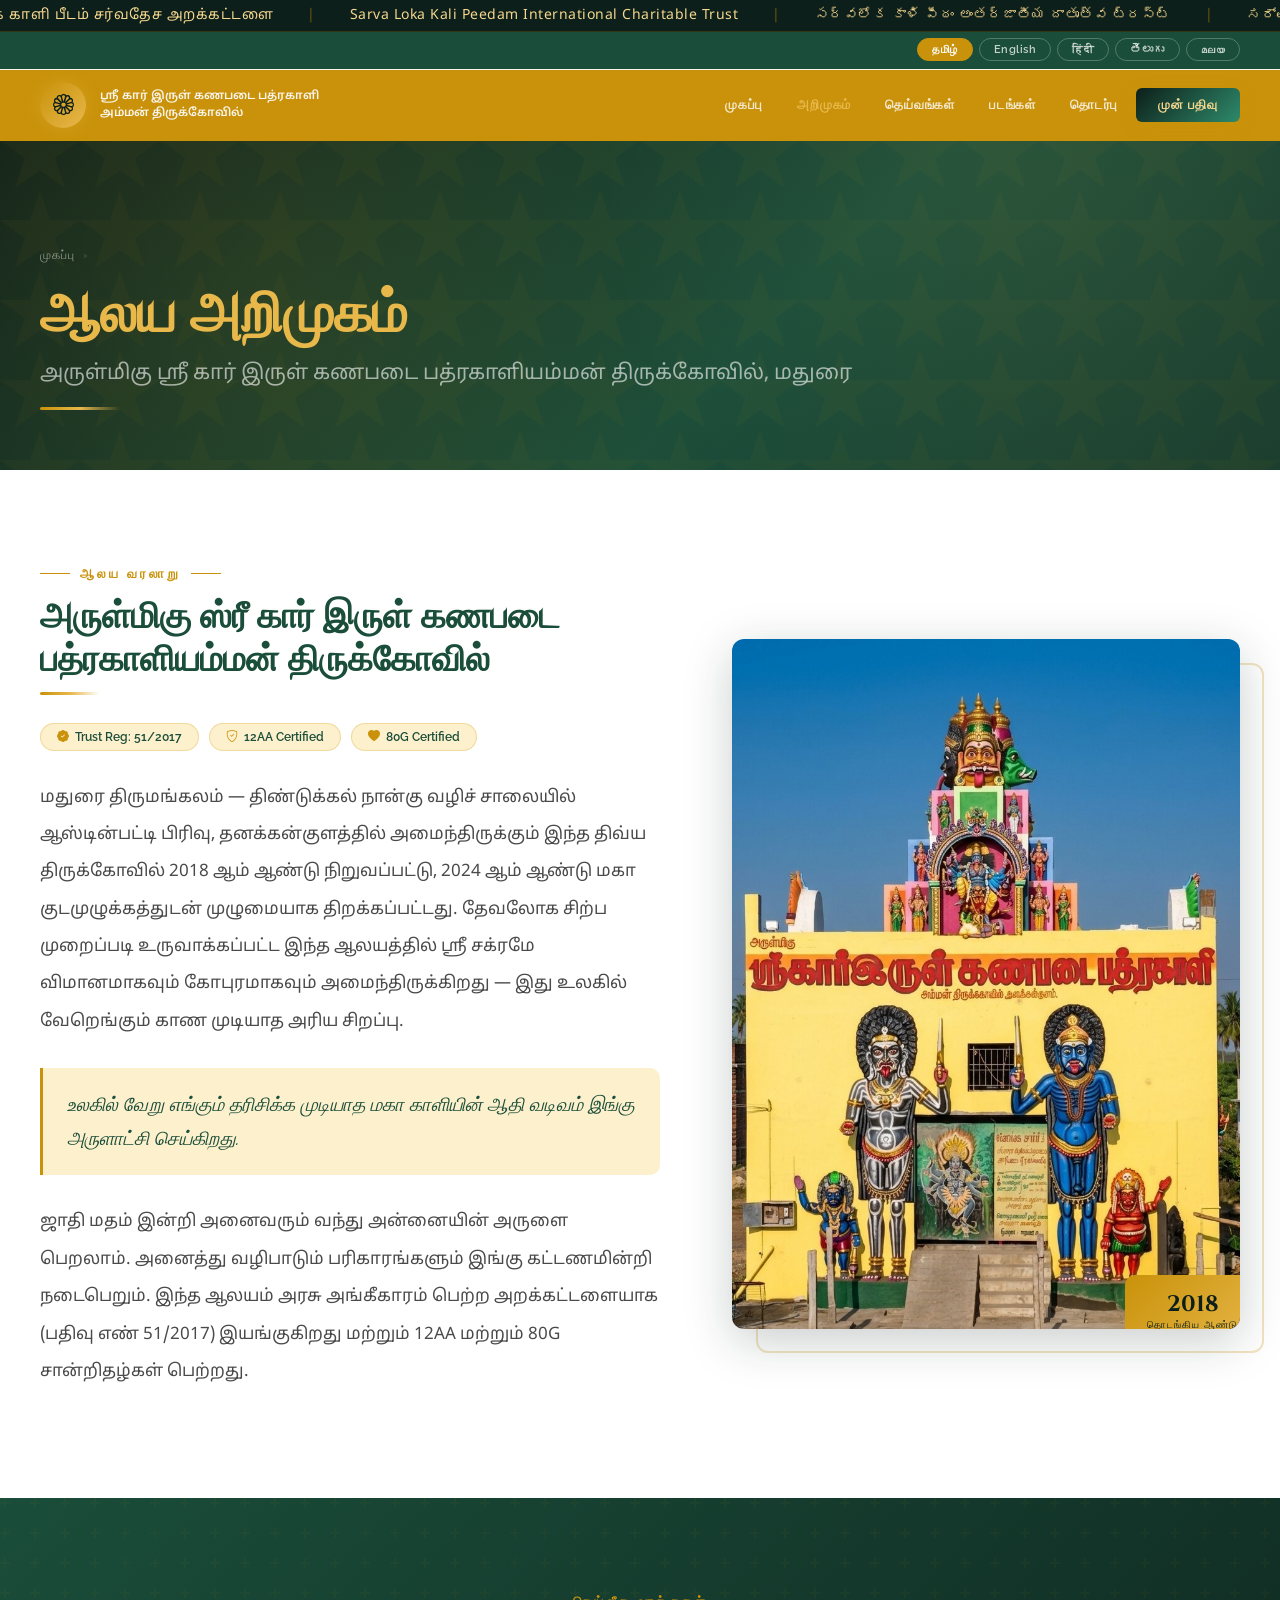
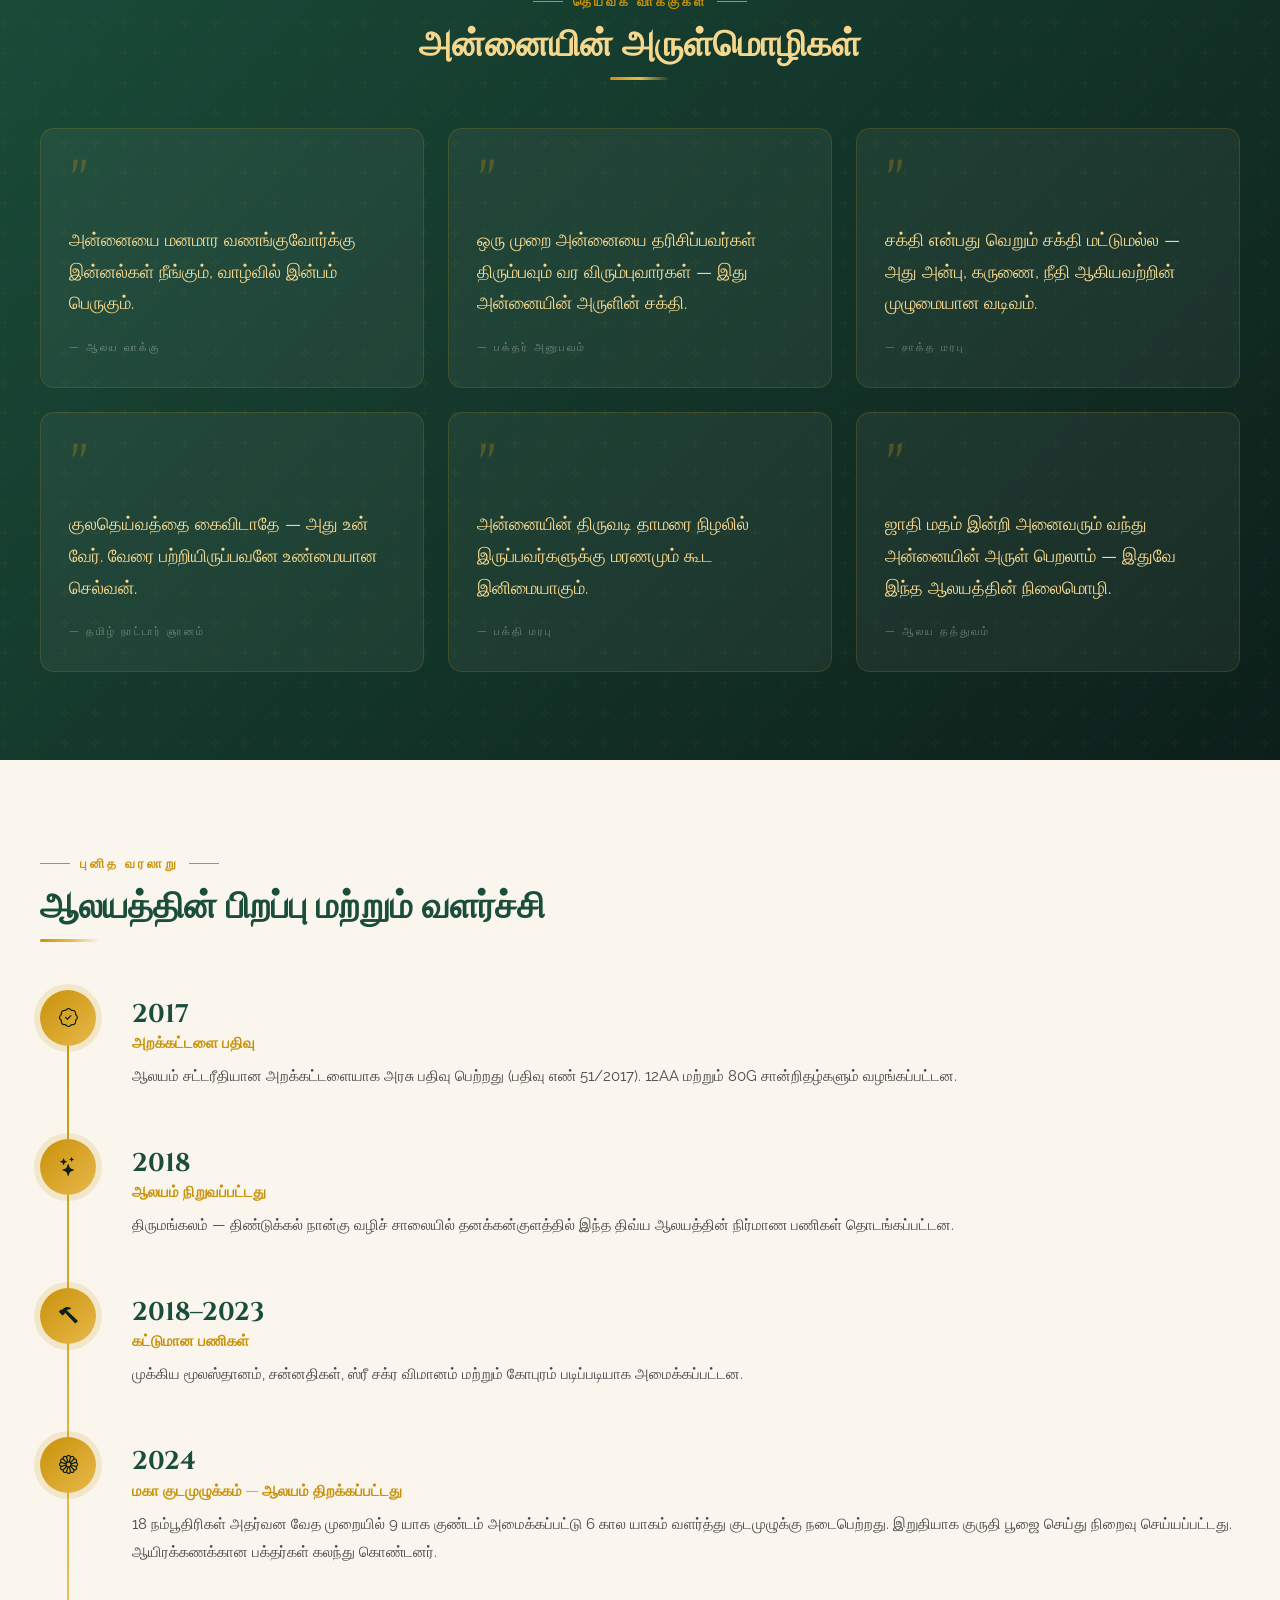
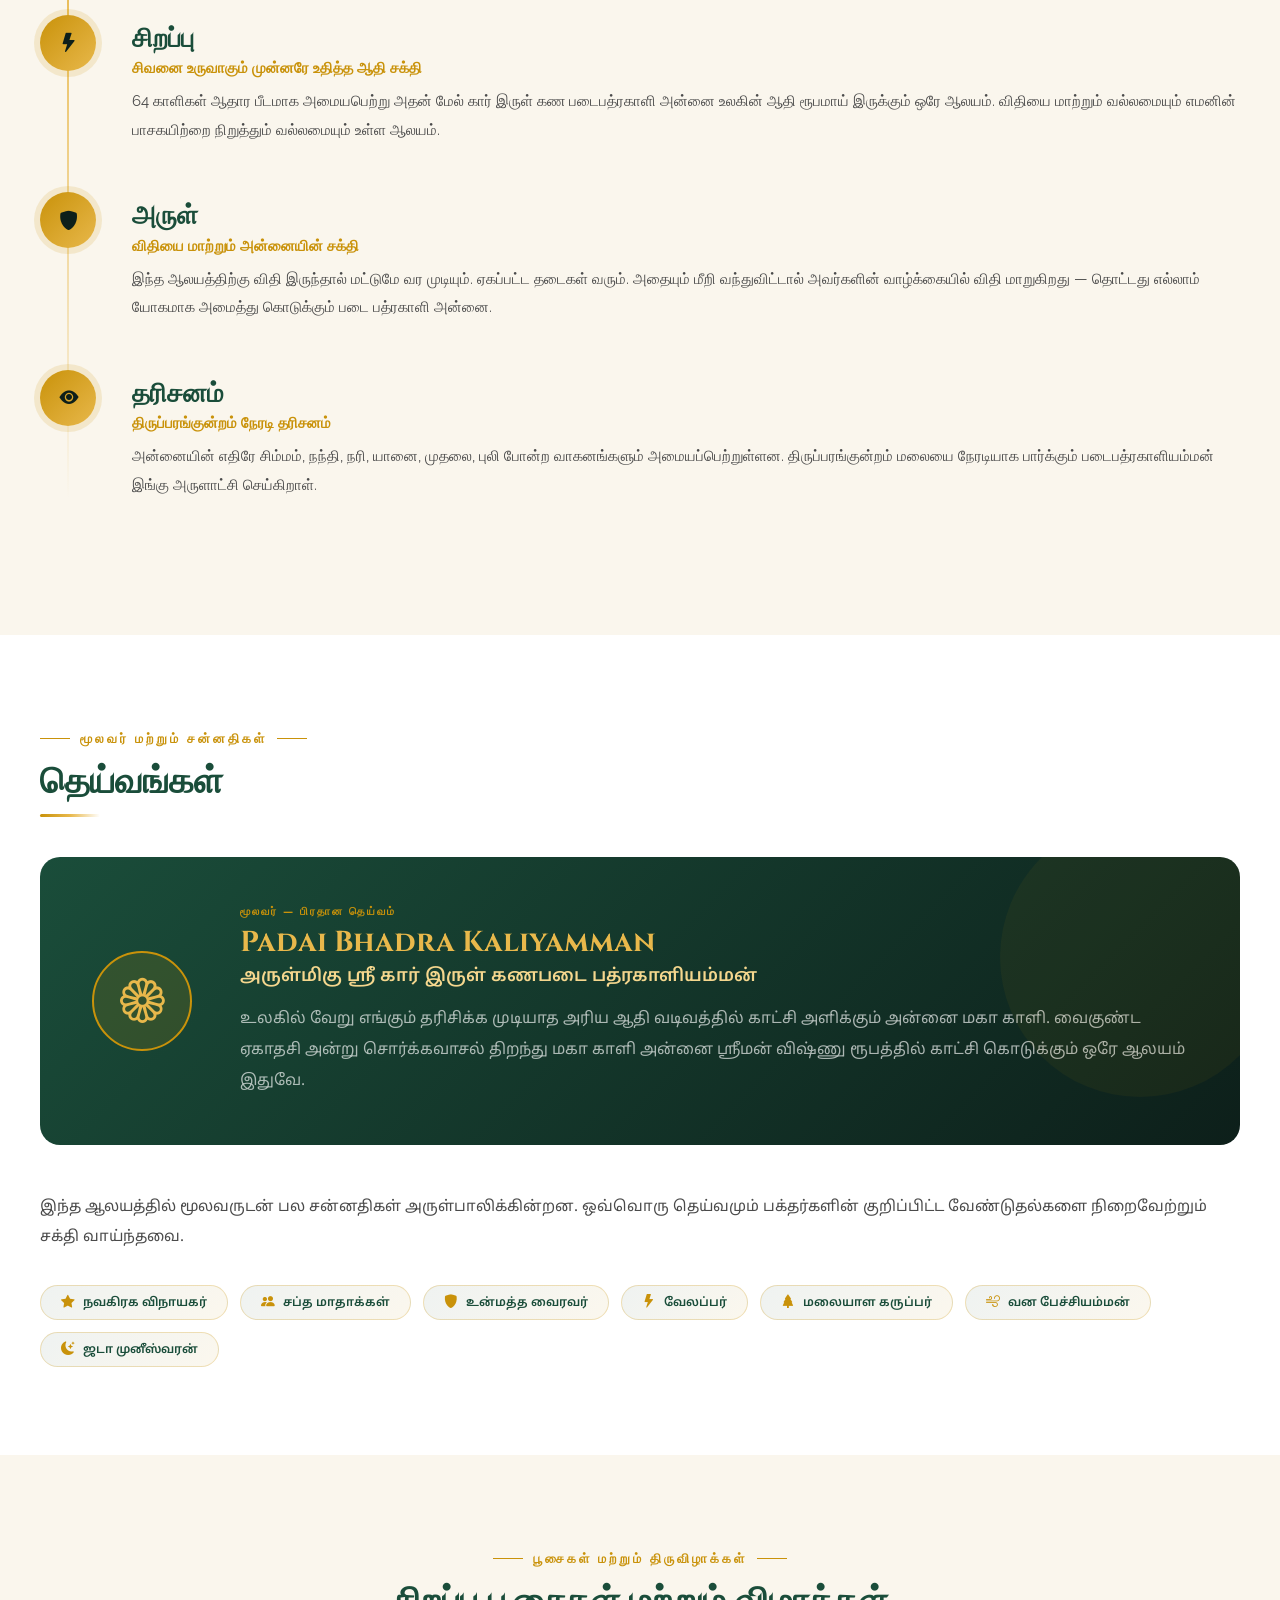
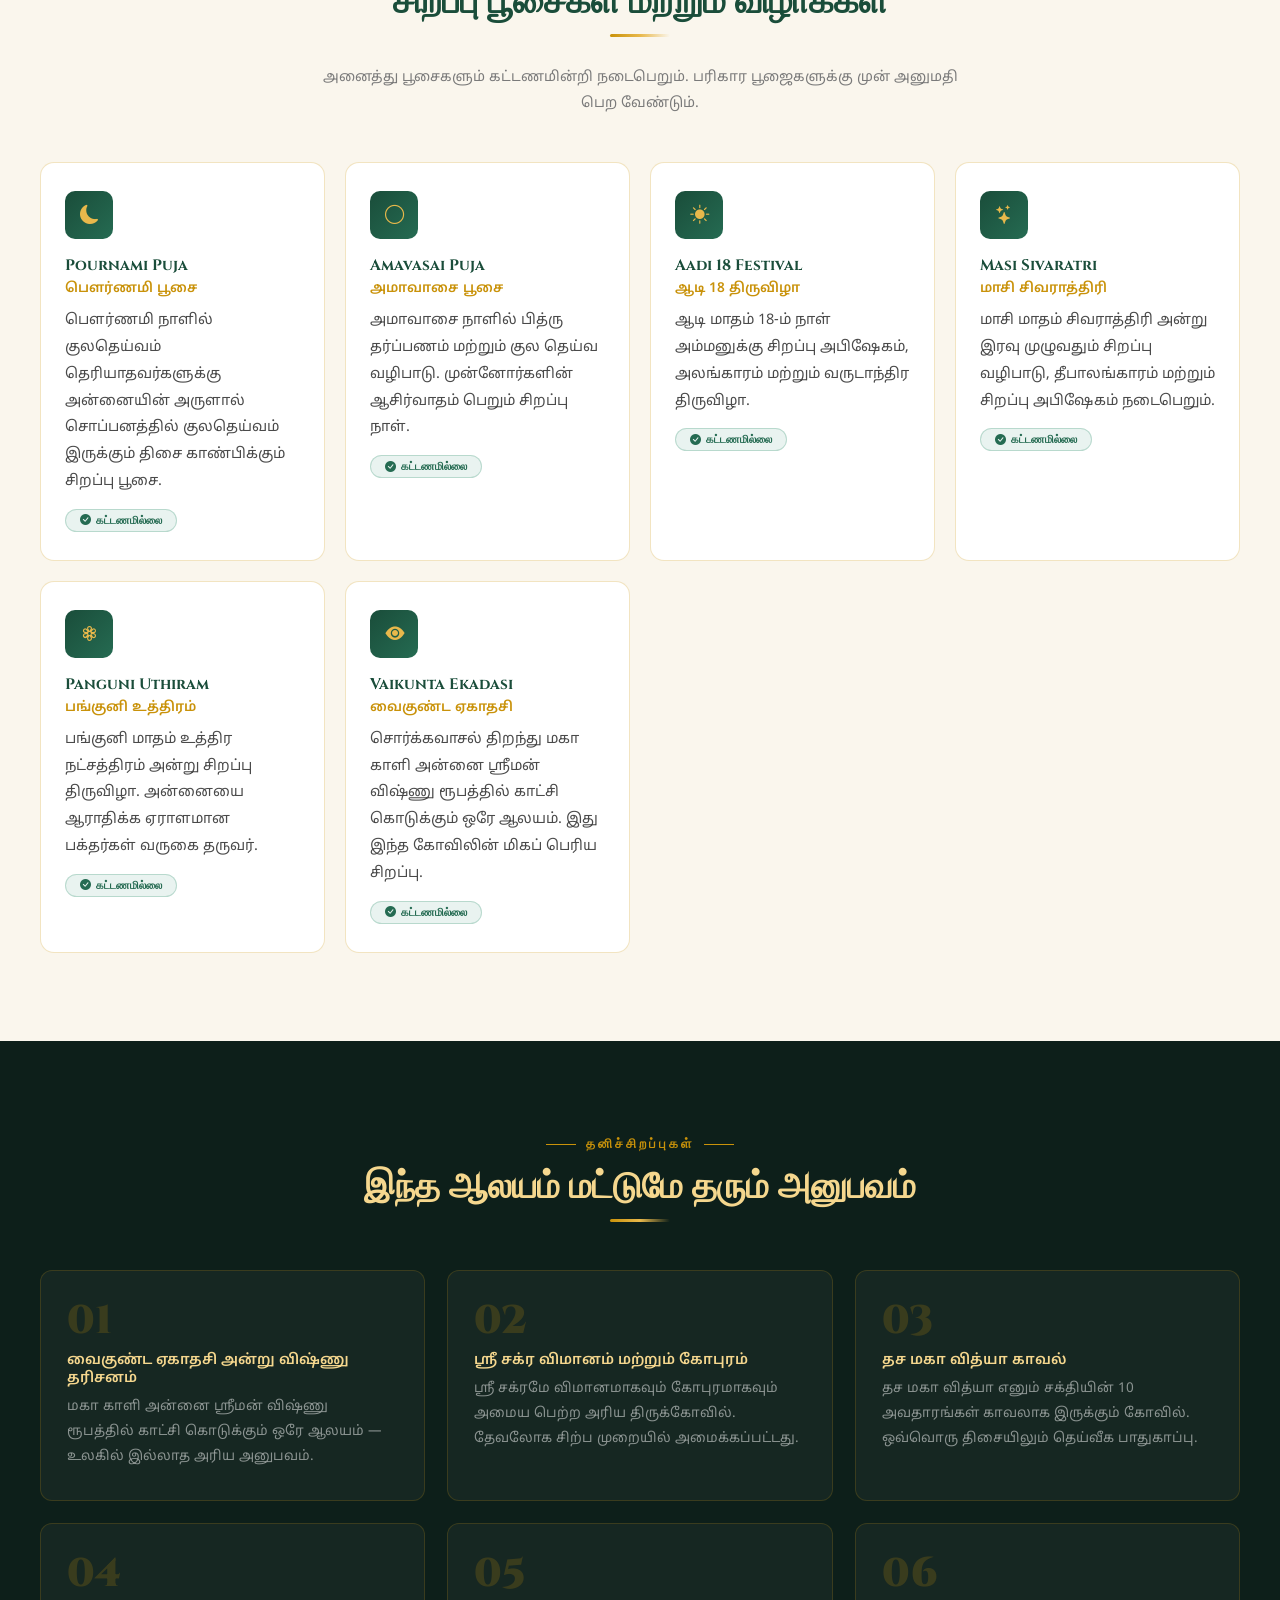
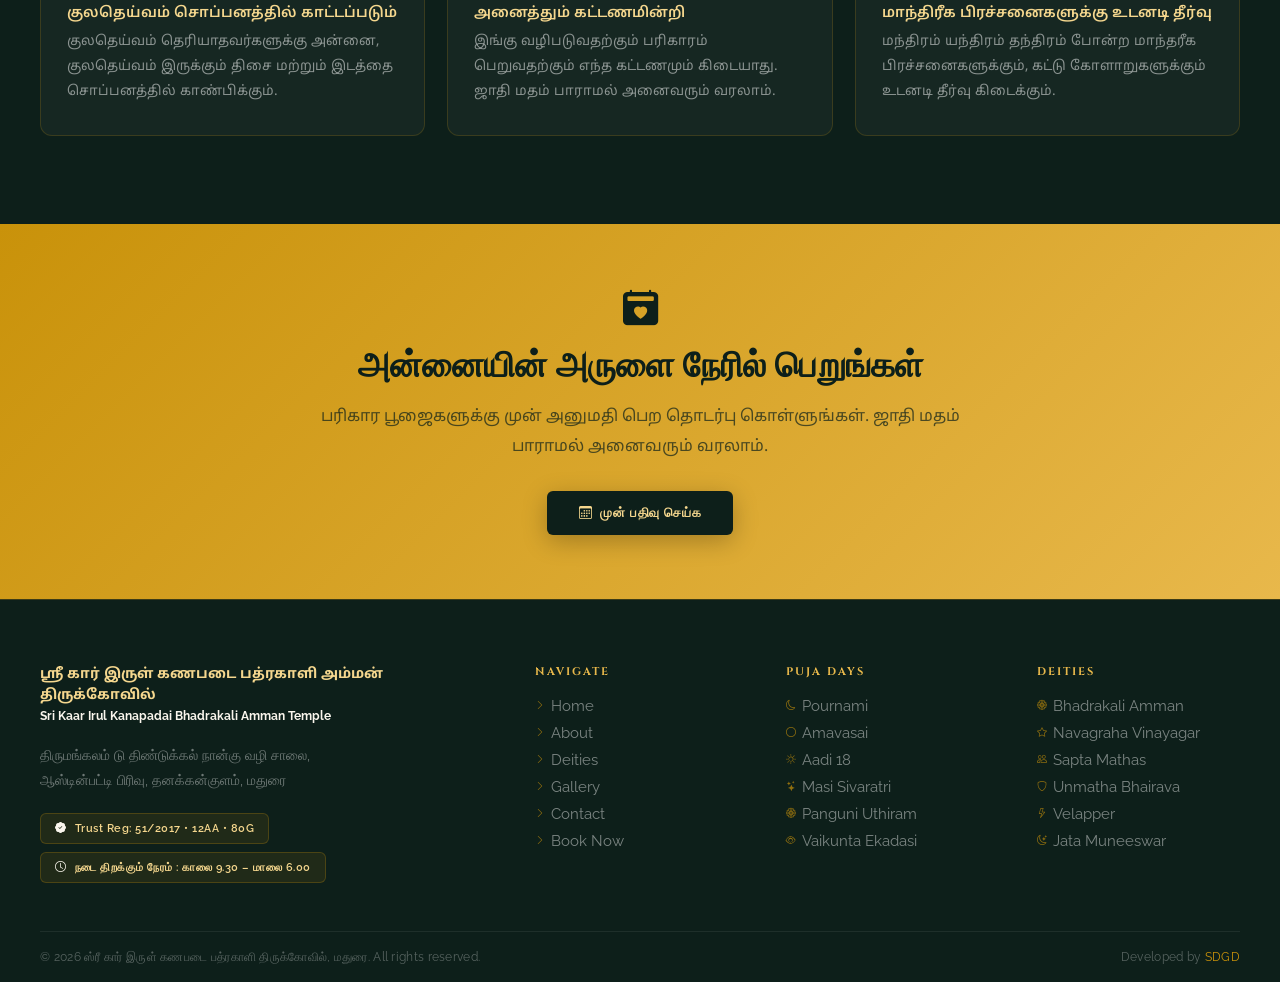
==== commit 128a5b97: "seo" ====
--- a/about.html
+++ b/about.html
@@ -8,6 +8,15 @@
 <link href="https://fonts.googleapis.com/css2?family=Cormorant+Garamond:ital,wght@0,300;0,400;0,600;0,700;1,300;1,400;1,600&family=Cinzel:wght@400;600;700;900&family=Noto+Sans+Tamil:wght@300;400;500;600;700&family=Raleway:wght@300;400;500;600;700&display=swap" rel="stylesheet">
 <link rel="stylesheet" href="https://cdn.jsdelivr.net/npm/bootstrap-icons@1.11.3/font/bootstrap-icons.min.css">
 <link rel="stylesheet" href="assets/css/script.css">
+<!-- Google tag (gtag.js) -->
+<script async src="https://www.googletagmanager.com/gtag/js?id=G-7LPF5QYXNS"></script>
+<script>
+  window.dataLayer = window.dataLayer || [];
+  function gtag(){dataLayer.push(arguments);}
+  gtag('js', new Date());
+
+  gtag('config', 'G-7LPF5QYXNS');
+</script>
 </head>
 <body>
 
